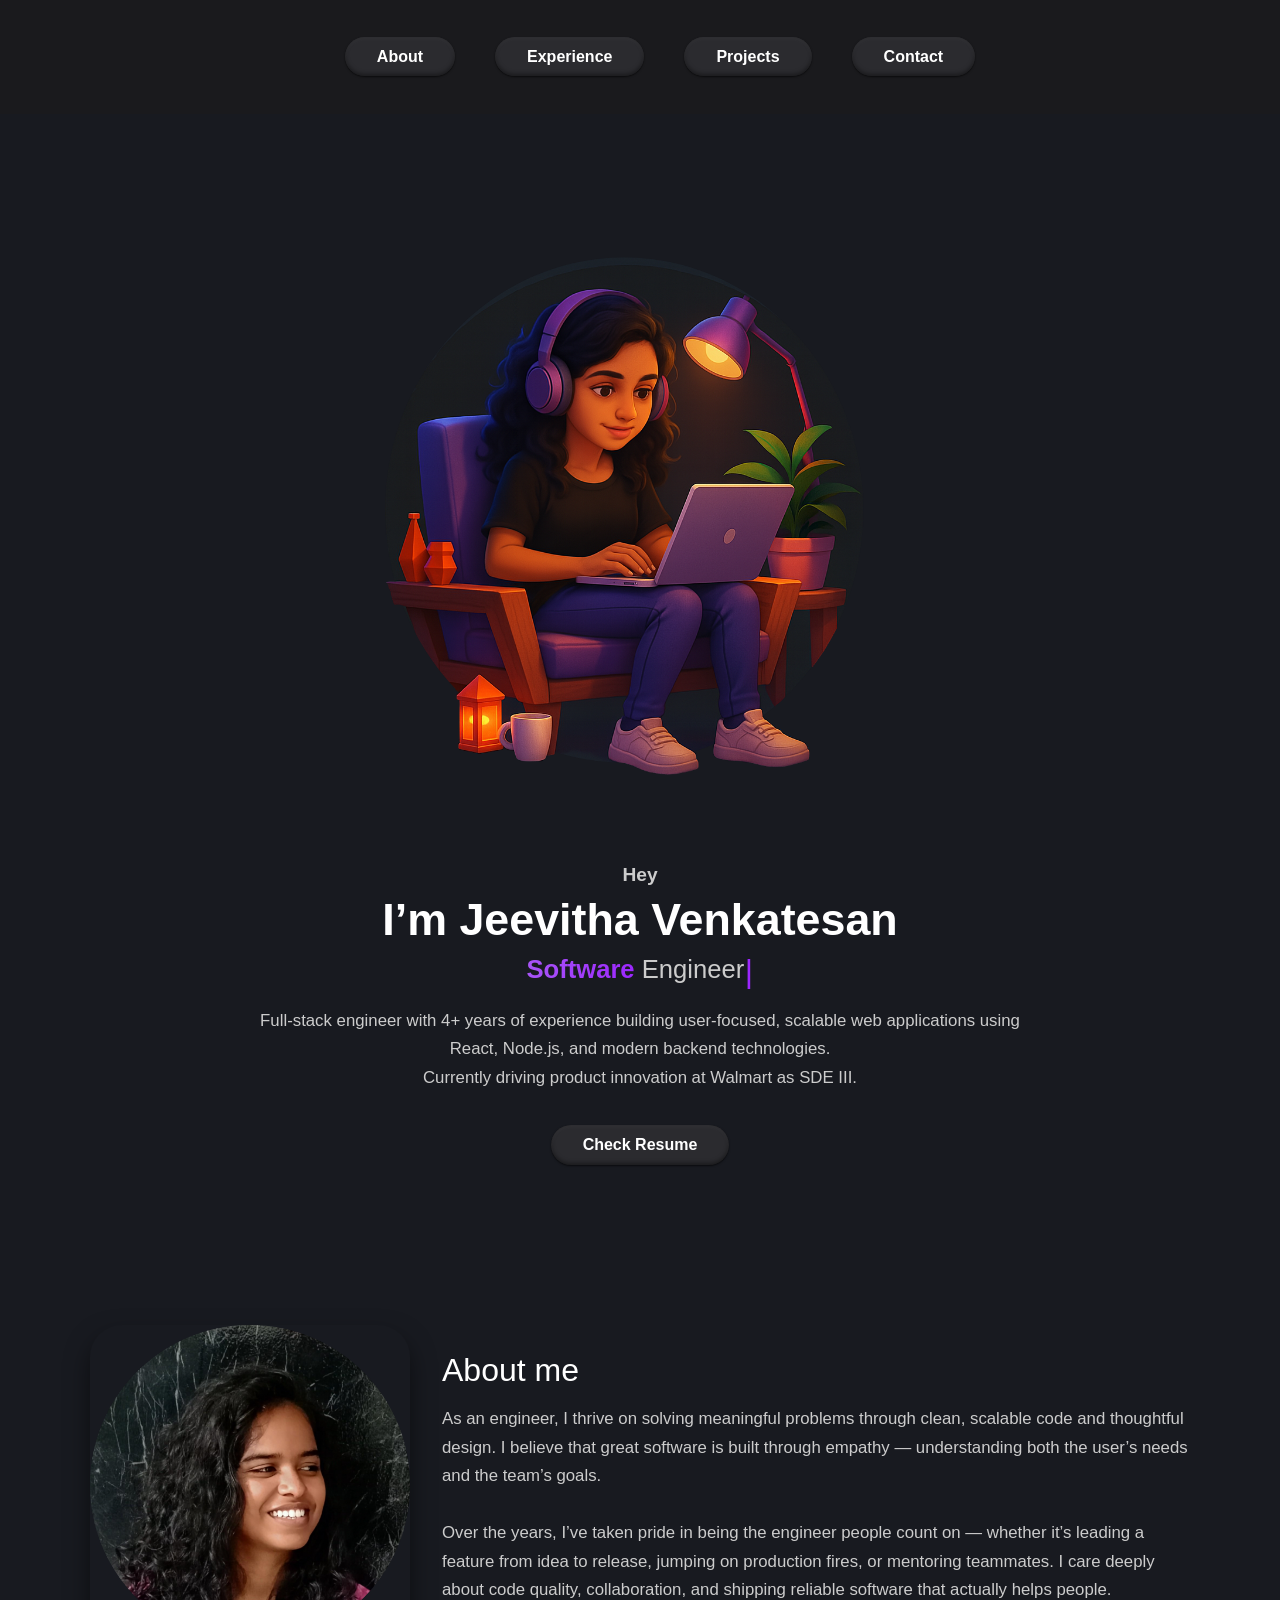
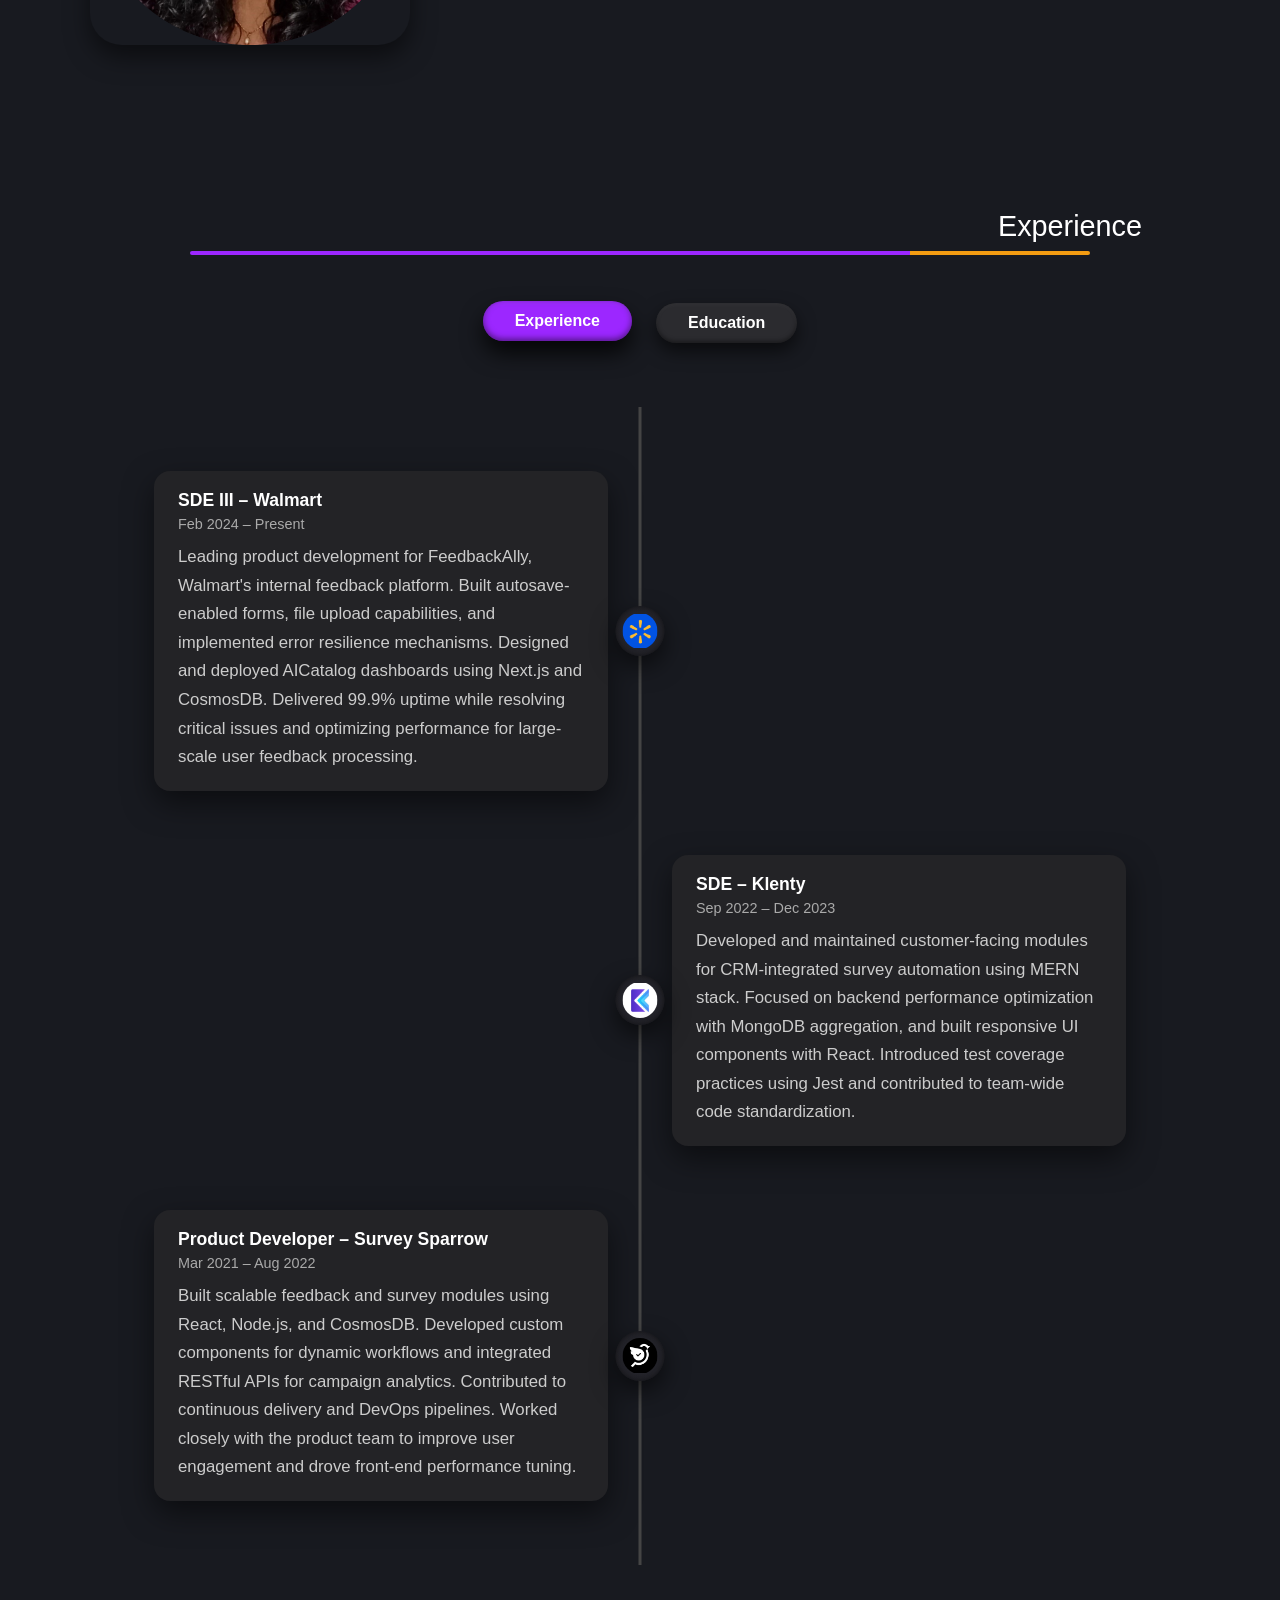
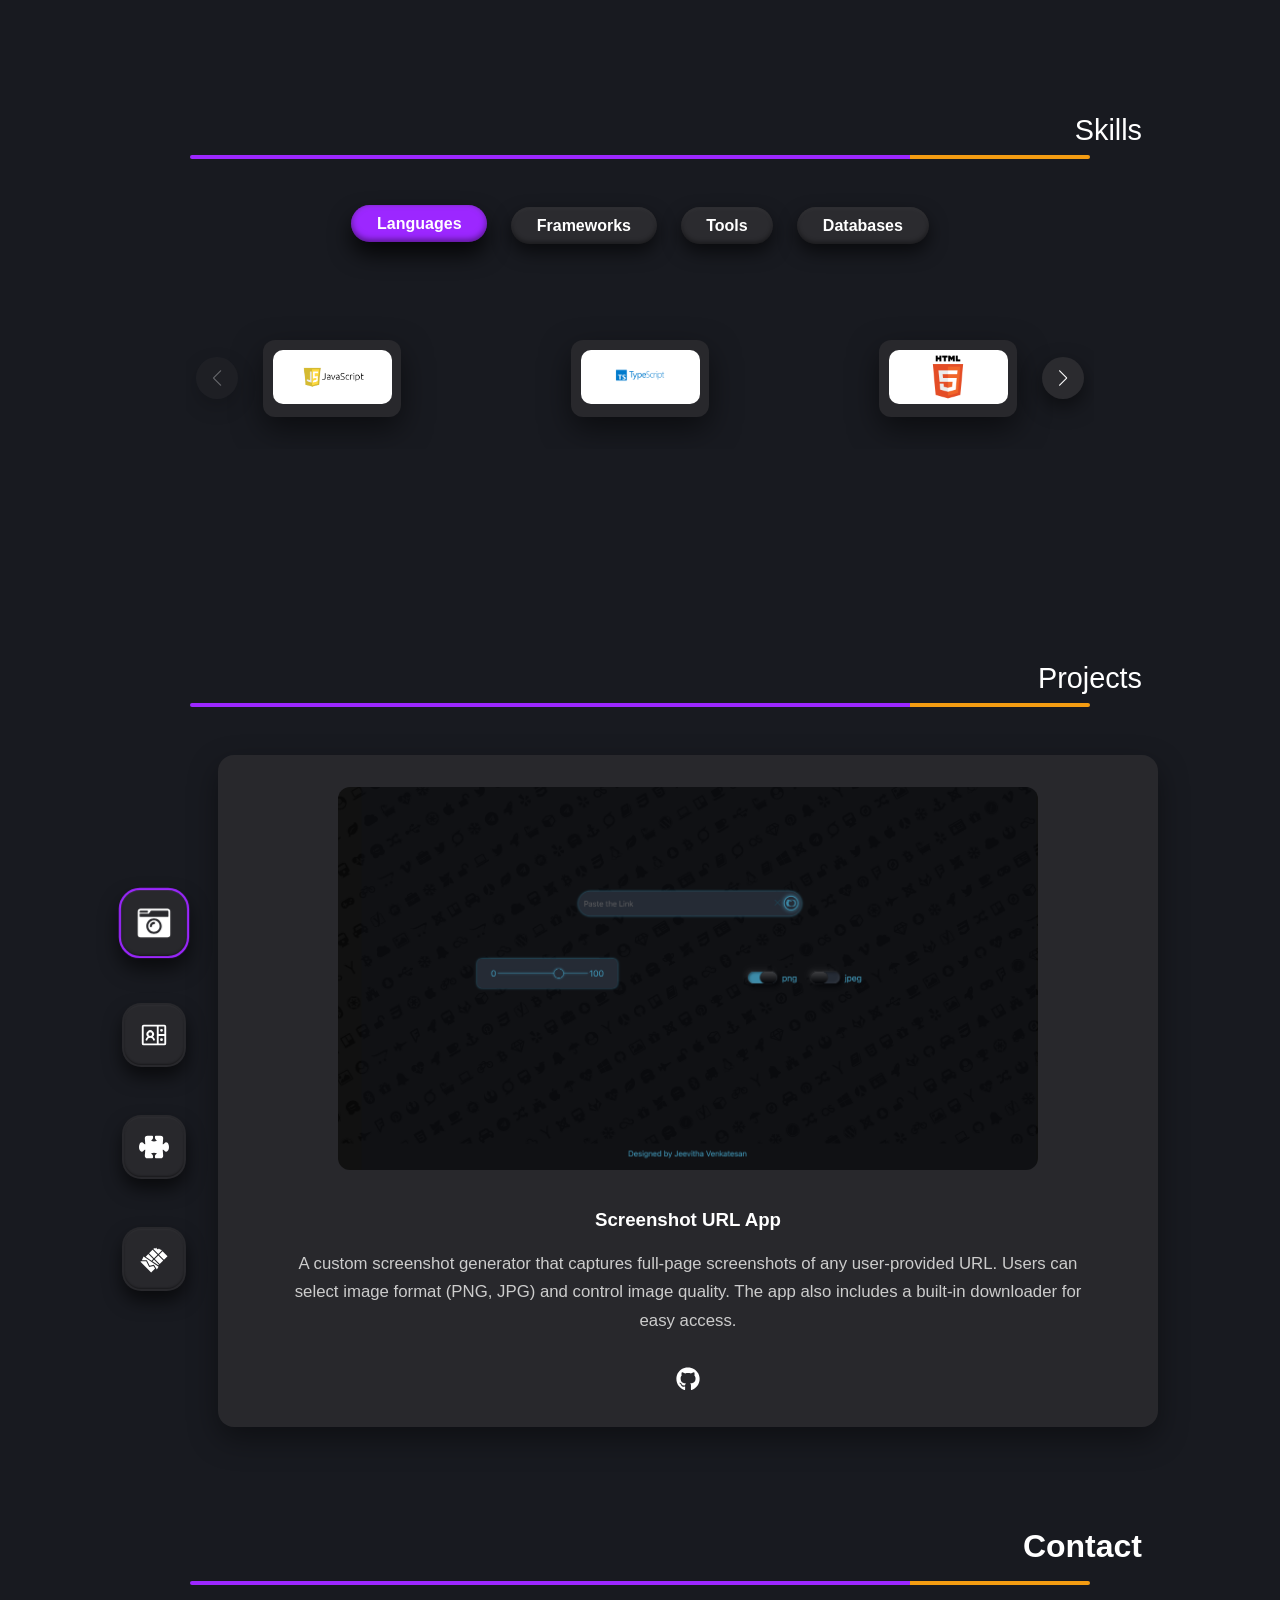
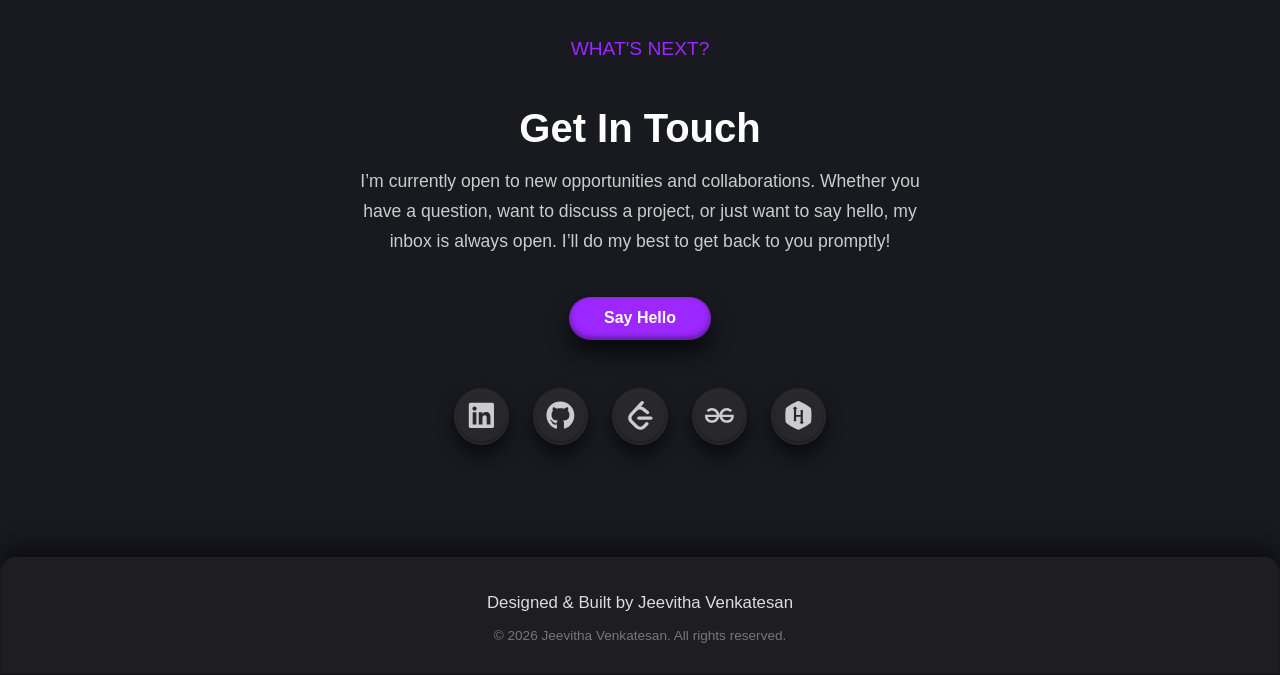
==== index.html @ 065966d0 "🚀 Deploy updated portfolio" ====
<!doctype html><html lang="en"><head><meta charset="utf-8"/><link rel="icon" href="/favicon.ico"/><meta name="viewport" content="width=device-width,initial-scale=1"/><meta name="theme-color" content="#000000"/><meta name="description" content="Web site created using create-react-app"/><link rel="apple-touch-icon" href="/logo192.png"/><link rel="manifest" href="/manifest.json"/><title>React App</title><script defer="defer" src="/static/js/main.14fe4649.js"></script><link href="/static/css/main.f9780be4.css" rel="stylesheet"></head><body><noscript>You need to enable JavaScript to run this app.</noscript><div id="root"></div></body></html>
---- static/css/main.f9780be4.css ----
body{-webkit-font-smoothing:antialiased;-moz-osx-font-smoothing:grayscale;font-family:-apple-system,BlinkMacSystemFont,Segoe UI,Roboto,Oxygen,Ubuntu,Cantarell,Fira Sans,Droid Sans,Helvetica Neue,sans-serif}code{font-family:source-code-pro,Menlo,Monaco,Consolas,Courier New,monospace}.custom-navbar{align-items:center;background-color:#1a1a1d;display:flex;font-family:Poppins,sans-serif;justify-content:center;padding:2rem 0;position:relative;width:100%;z-index:1000}.nav-center{display:flex;flex-wrap:wrap;gap:2.5rem;list-style:none}.nav-center li a{background-color:#2b2b2f;border-radius:999px;box-shadow:0 1px 2px #0009,inset 0 2px 4px #ffffff0a,inset 0 -2px 4px #0006;color:#fff;font-size:1rem;font-weight:600;padding:.7rem 2rem;text-decoration:none;transition:.3s ease-in-out}.nav-center li a:hover{color:#fff;transform:translateY(-2px)}.hamburger-toggle,.nav-center li a:hover{background-color:#9c27ff;box-shadow:0 12px 22px #000c,inset 0 2px 6px #ffffff0d,inset 0 -2px 6px #00000080}.hamburger-toggle{align-items:center;border-radius:50%;cursor:pointer;display:none;flex-direction:column;gap:4px;height:50px;justify-content:center;position:absolute;right:1.5rem;top:1.5rem;width:50px}.bar{background-color:#fff;border-radius:2px;height:3px;width:24px}.mobile-menu{background-color:#2b2b2f;border-radius:20px;box-shadow:0 12px 30px #000c;display:none;flex-direction:column;gap:1rem;list-style:none;padding:1rem 2rem;position:absolute;right:1rem;top:80px;z-index:999}.mobile-menu li a{border-radius:12px;color:#fff;display:block;font-weight:600;padding:.5rem 1rem;text-decoration:none;transition:.3s ease}.mobile-menu li a:hover{background-color:#9c27ff}.show{display:flex}@media screen and (max-width:768px){.desktop-menu{display:none}.hamburger-toggle{display:flex}}.hero{color:#fff;padding:6rem 1rem 4rem;text-align:center}.hero-container{margin:0 auto;max-width:900px;padding:0 2rem;text-align:center;width:100%}.profile-img{aspect-ratio:1/1;height:auto;margin-bottom:1.5rem;max-width:600px;object-fit:cover;width:100%}h4{color:#ccc;font-size:1.2rem;margin-bottom:.5rem}h1{font-size:2.8rem;font-weight:700;margin:.5rem 0}.name{color:#fff}h2{color:#ccc;font-size:1.5rem;font-weight:400;margin:.3rem 0 1rem}.dynamic-title{color:#ccc;font-size:1.6rem;font-weight:500;margin-bottom:1rem;margin-top:.5rem;min-height:1.5em}.highlight{-webkit-text-fill-color:#0000;background:linear-gradient(90deg,#a855f7,#9c27ff);-webkit-background-clip:text;font-weight:700}.cursor{color:#9c27ff;display:inline-block;font-size:32px;line-height:inherit;padding:0 .5px;vertical-align:middle}p{color:#ccc;font-size:1.05rem;line-height:1.7;margin:0 auto 2rem;max-width:800px}.hero-buttons{display:flex;gap:1.5rem;justify-content:center}.btn{background-color:#2b2b2f;border-radius:999px;box-shadow:0 1px 2px #0009,inset 0 2px 4px #ffffff0a,inset 0 -2px 4px #0006;color:#fff;font-size:1rem;font-weight:600;padding:.7rem 2rem;text-decoration:none;transition:.3s ease-in-out}.btn:hover{background-color:#9c27ff;box-shadow:0 12px 22px #000c,inset 0 2px 6px #ffffff0d,inset 0 -2px 6px #00000080;color:#fff;transform:translateY(-2px)}.hero-container{animation:fadeInUp 1s ease-out forwards;opacity:0}@keyframes fadeInUp{0%{opacity:0;transform:translateY(20px)}to{opacity:1;transform:translateY(0)}}@media (max-width:400px){.profile-img{max-width:200px}}.about-section{color:#fff;padding:5rem 2rem}.about-container{align-items:center;display:flex;flex-wrap:wrap;gap:2rem;justify-content:center;margin:0 auto;max-width:1100px}.about-img{border-radius:2rem;box-shadow:0 12px 24px #00000080;height:320px;object-fit:cover;width:320px}.about-text{flex:1 1;flex-direction:column;height:320px;justify-content:center;min-width:300px;padding:1.4rem 0}.about-text h2{color:#fff;font-size:2rem;margin-bottom:1rem}.about-text p{color:#ccc;font-size:1.05rem;line-height:1.7}.about-section{padding:6rem 2rem;scroll-margin-top:100px}@media (max-width:768px){.about-container{align-items:center;flex-direction:column}.about-text{height:auto;margin-top:1rem;text-align:center}}@font-face{font-family:swiper-icons;font-style:normal;font-weight:400;src:url("data:application/font-woff;charset=utf-8;base64, [base64]//wADZ2x5ZgAAAywAAADMAAAD2MHtryVoZWFkAAABbAAAADAAAAA2E2+eoWhoZWEAAAGcAAAAHwAAACQC9gDzaG10eAAAAigAAAAZAAAArgJkABFsb2NhAAAC0AAAAFoAAABaFQAUGG1heHAAAAG8AAAAHwAAACAAcABAbmFtZQAAA/gAAAE5AAACXvFdBwlwb3N0AAAFNAAAAGIAAACE5s74hXjaY2BkYGAAYpf5Hu/j+W2+MnAzMYDAzaX6QjD6/4//Bxj5GA8AuRwMYGkAPywL13jaY2BkYGA88P8Agx4j+/8fQDYfA1AEBWgDAIB2BOoAeNpjYGRgYNBh4GdgYgABEMnIABJzYNADCQAACWgAsQB42mNgYfzCOIGBlYGB0YcxjYGBwR1Kf2WQZGhhYGBiYGVmgAFGBiQQkOaawtDAoMBQxXjg/wEGPcYDDA4wNUA2CCgwsAAAO4EL6gAAeNpj2M0gyAACqxgGNWBkZ2D4/wMA+xkDdgAAAHjaY2BgYGaAYBkGRgYQiAHyGMF8FgYHIM3DwMHABGQrMOgyWDLEM1T9/w8UBfEMgLzE////P/5//f/V/xv+r4eaAAeMbAxwIUYmIMHEgKYAYjUcsDAwsLKxc3BycfPw8jEQA/[base64]/uznmfPFBNODM2K7MTQ45YEAZqGP81AmGGcF3iPqOop0r1SPTaTbVkfUe4HXj97wYE+yNwWYxwWu4v1ugWHgo3S1XdZEVqWM7ET0cfnLGxWfkgR42o2PvWrDMBSFj/IHLaF0zKjRgdiVMwScNRAoWUoH78Y2icB/yIY09An6AH2Bdu/UB+yxopYshQiEvnvu0dURgDt8QeC8PDw7Fpji3fEA4z/PEJ6YOB5hKh4dj3EvXhxPqH/SKUY3rJ7srZ4FZnh1PMAtPhwP6fl2PMJMPDgeQ4rY8YT6Gzao0eAEA409DuggmTnFnOcSCiEiLMgxCiTI6Cq5DZUd3Qmp10vO0LaLTd2cjN4fOumlc7lUYbSQcZFkutRG7g6JKZKy0RmdLY680CDnEJ+UMkpFFe1RN7nxdVpXrC4aTtnaurOnYercZg2YVmLN/d/gczfEimrE/fs/bOuq29Zmn8tloORaXgZgGa78yO9/cnXm2BpaGvq25Dv9S4E9+5SIc9PqupJKhYFSSl47+Qcr1mYNAAAAeNptw0cKwkAAAMDZJA8Q7OUJvkLsPfZ6zFVERPy8qHh2YER+3i/BP83vIBLLySsoKimrqKqpa2hp6+jq6RsYGhmbmJqZSy0sraxtbO3sHRydnEMU4uR6yx7JJXveP7WrDycAAAAAAAH//wACeNpjYGRgYOABYhkgZgJCZgZNBkYGLQZtIJsFLMYAAAw3ALgAeNolizEKgDAQBCchRbC2sFER0YD6qVQiBCv/H9ezGI6Z5XBAw8CBK/m5iQQVauVbXLnOrMZv2oLdKFa8Pjuru2hJzGabmOSLzNMzvutpB3N42mNgZGBg4GKQYzBhYMxJLMlj4GBgAYow/P/PAJJhLM6sSoWKfWCAAwDAjgbRAAB42mNgYGBkAIIbCZo5IPrmUn0hGA0AO8EFTQAA")}:root{--swiper-theme-color:#007aff}:host{display:block;margin-left:auto;margin-right:auto;position:relative;z-index:1}.swiper{display:block;list-style:none;margin-left:auto;margin-right:auto;overflow:hidden;padding:0;position:relative;z-index:1}.swiper-vertical>.swiper-wrapper{flex-direction:column}.swiper-wrapper{box-sizing:initial;display:flex;height:100%;position:relative;transition-property:transform;transition-timing-function:ease;transition-timing-function:var(--swiper-wrapper-transition-timing-function,initial);width:100%;z-index:1}.swiper-android .swiper-slide,.swiper-ios .swiper-slide,.swiper-wrapper{transform:translateZ(0)}.swiper-horizontal{touch-action:pan-y}.swiper-vertical{touch-action:pan-x}.swiper-slide{display:block;flex-shrink:0;height:100%;position:relative;transition-property:transform;width:100%}.swiper-slide-invisible-blank{visibility:hidden}.swiper-autoheight,.swiper-autoheight .swiper-slide{height:auto}.swiper-autoheight .swiper-wrapper{align-items:flex-start;transition-property:transform,height}.swiper-backface-hidden .swiper-slide{-webkit-backface-visibility:hidden;backface-visibility:hidden;transform:translateZ(0)}.swiper-3d.swiper-css-mode .swiper-wrapper{perspective:1200px}.swiper-3d .swiper-wrapper{transform-style:preserve-3d}.swiper-3d{perspective:1200px}.swiper-3d .swiper-cube-shadow,.swiper-3d .swiper-slide{transform-style:preserve-3d}.swiper-css-mode>.swiper-wrapper{-ms-overflow-style:none;overflow:auto;scrollbar-width:none}.swiper-css-mode>.swiper-wrapper::-webkit-scrollbar{display:none}.swiper-css-mode>.swiper-wrapper>.swiper-slide{scroll-snap-align:start start}.swiper-css-mode.swiper-horizontal>.swiper-wrapper{scroll-snap-type:x mandatory}.swiper-css-mode.swiper-vertical>.swiper-wrapper{scroll-snap-type:y mandatory}.swiper-css-mode.swiper-free-mode>.swiper-wrapper{scroll-snap-type:none}.swiper-css-mode.swiper-free-mode>.swiper-wrapper>.swiper-slide{scroll-snap-align:none}.swiper-css-mode.swiper-centered>.swiper-wrapper:before{content:"";flex-shrink:0;order:9999}.swiper-css-mode.swiper-centered>.swiper-wrapper>.swiper-slide{scroll-snap-align:center center;scroll-snap-stop:always}.swiper-css-mode.swiper-centered.swiper-horizontal>.swiper-wrapper>.swiper-slide:first-child{-webkit-margin-start:var(--swiper-centered-offset-before);margin-inline-start:var(--swiper-centered-offset-before)}.swiper-css-mode.swiper-centered.swiper-horizontal>.swiper-wrapper:before{height:100%;min-height:1px;width:var(--swiper-centered-offset-after)}.swiper-css-mode.swiper-centered.swiper-vertical>.swiper-wrapper>.swiper-slide:first-child{-webkit-margin-before:var(--swiper-centered-offset-before);margin-block-start:var(--swiper-centered-offset-before)}.swiper-css-mode.swiper-centered.swiper-vertical>.swiper-wrapper:before{height:var(--swiper-centered-offset-after);min-width:1px;width:100%}.swiper-3d .swiper-slide-shadow,.swiper-3d .swiper-slide-shadow-bottom,.swiper-3d .swiper-slide-shadow-left,.swiper-3d .swiper-slide-shadow-right,.swiper-3d .swiper-slide-shadow-top{height:100%;left:0;pointer-events:none;position:absolute;top:0;width:100%;z-index:10}.swiper-3d .swiper-slide-shadow{background:#00000026}.swiper-3d .swiper-slide-shadow-left{background-image:linear-gradient(270deg,#00000080,#0000)}.swiper-3d .swiper-slide-shadow-right{background-image:linear-gradient(90deg,#00000080,#0000)}.swiper-3d .swiper-slide-shadow-top{background-image:linear-gradient(0deg,#00000080,#0000)}.swiper-3d .swiper-slide-shadow-bottom{background-image:linear-gradient(180deg,#00000080,#0000)}.swiper-lazy-preloader{border:4px solid #007aff;border:4px solid var(--swiper-preloader-color,var(--swiper-theme-color));border-radius:50%;border-top:4px solid #0000;box-sizing:border-box;height:42px;left:50%;margin-left:-21px;margin-top:-21px;position:absolute;top:50%;transform-origin:50%;width:42px;z-index:10}.swiper-watch-progress .swiper-slide-visible .swiper-lazy-preloader,.swiper:not(.swiper-watch-progress) .swiper-lazy-preloader{animation:swiper-preloader-spin 1s linear infinite}.swiper-lazy-preloader-white{--swiper-preloader-color:#fff}.swiper-lazy-preloader-black{--swiper-preloader-color:#000}@keyframes swiper-preloader-spin{0%{transform:rotate(0deg)}to{transform:rotate(1turn)}}:root{--swiper-navigation-size:44px}.swiper-button-next,.swiper-button-prev{align-items:center;color:var(--swiper-theme-color);color:var(--swiper-navigation-color,var(--swiper-theme-color));cursor:pointer;display:flex;height:44px;height:var(--swiper-navigation-size);justify-content:center;margin-top:-22px;margin-top:calc(0px - var(--swiper-navigation-size)/2);position:absolute;top:50%;top:var(--swiper-navigation-top-offset,50%);width:27px;width:calc(var(--swiper-navigation-size)/44*27);z-index:10}.swiper-button-next.swiper-button-disabled,.swiper-button-prev.swiper-button-disabled{cursor:auto;opacity:.35;pointer-events:none}.swiper-button-next.swiper-button-hidden,.swiper-button-prev.swiper-button-hidden{cursor:auto;opacity:0;pointer-events:none}.swiper-navigation-disabled .swiper-button-next,.swiper-navigation-disabled .swiper-button-prev{display:none!important}.swiper-button-next svg,.swiper-button-prev svg{height:100%;object-fit:contain;transform-origin:center;width:100%}.swiper-rtl .swiper-button-next svg,.swiper-rtl .swiper-button-prev svg{transform:rotate(180deg)}.swiper-button-prev,.swiper-rtl .swiper-button-next{left:10px;left:var(--swiper-navigation-sides-offset,10px);right:auto}.swiper-button-lock{display:none}.swiper-button-next:after,.swiper-button-prev:after{font-family:swiper-icons;font-size:44px;font-size:var(--swiper-navigation-size);font-variant:normal;letter-spacing:0;line-height:1;text-transform:none!important}.swiper-button-prev:after,.swiper-rtl .swiper-button-next:after{content:"prev"}.swiper-button-next,.swiper-rtl .swiper-button-prev{left:auto;right:10px;right:var(--swiper-navigation-sides-offset,10px)}.swiper-button-next:after,.swiper-rtl .swiper-button-prev:after{content:"next"}.skills-section{margin:0 auto;max-width:1100px;padding:5rem 2rem}.skills-title{color:#fff;font-size:1.8rem;margin-bottom:.5rem;padding-right:1rem;text-align:right}.skills-tabs{display:flex;flex-wrap:wrap;gap:1.5rem;justify-content:center;margin-bottom:3rem}.skills-tabs button{background-color:#2b2b2f;border:none;border-radius:999px;box-shadow:0 8px 18px #0009,inset 0 2px 4px #ffffff0a,inset 0 -2px 4px #0006;color:#fff;cursor:pointer;font-size:1rem;font-weight:600;padding:.6rem 1.6rem;transition:all .3s ease}.skills-tabs button:hover{background-color:#3a3a3e;transform:translateY(-2px)}.skills-tabs .active{background-color:#9c27ff;box-shadow:0 12px 22px #000c,inset 0 2px 6px #ffffff0d,inset 0 -2px 6px #00000080;color:#fff;transform:translateY(-2px)}.skills-swiper{margin:4rem;padding:2rem 0;position:relative}.swiper-slide{display:flex;justify-content:center;width:100px}.skill-card{align-items:center;background-color:#28282c;border-radius:12px;box-shadow:0 12px 30px #00000080;height:auto;padding:.6rem;text-align:center;transition:all .3s ease}.skill-card:hover{background-color:#28282c;transform:scale(1.05)}.skill-card img{align-items:center;background:#fff;border-radius:10px;height:54px;object-fit:contain;padding:2px 4px;width:119px}.skill-card span{color:#fff;font-size:.95rem;font-weight:500}.swiper-button-next,.swiper-button-prev{background:#2b2b2f;border-radius:50%;box-shadow:0 8px 20px #00000080;color:#fff;height:42px;padding:1rem;width:42px}.swiper-button-next:after,.swiper-button-prev:after{font-size:16px}.skills-grid{grid-gap:16px;display:grid;gap:16px;grid-template-columns:repeat(auto-fill,minmax(90px,1fr))}.skills-swiper.centered .swiper-wrapper{justify-content:center}@media screen and (max-width:486px){.skills-swiper{margin:0}}.timeline-section{color:#fff;margin:0 auto;max-width:1100px;padding:4rem 2rem;position:relative}.timeline-title{color:#fff;font-size:1.8rem;margin-bottom:.5rem;padding-right:1rem;text-align:right}.section-divider{margin:0 auto 2.5rem}.timeline-tabs{display:flex;gap:1.5rem;justify-content:center;margin-bottom:4rem}.timeline-tabs button{background-color:#2b2b2f;border:none;border-radius:999px;box-shadow:0 8px 18px #0009,inset 0 2px 4px #ffffff0a,inset 0 -2px 4px #0006;color:#fff;cursor:pointer;font-size:1rem;font-weight:600;padding:.7rem 2rem;transition:all .3s ease}.timeline-tabs button:hover{background-color:#3a3a3e;transform:translateY(-2px)}.timeline-tabs .active{background-color:#9c27ff;box-shadow:0 12px 22px #000c,inset 0 2px 6px #ffffff0d,inset 0 -2px 6px #00000080;color:#fff;transform:translateY(-2px)}.timeline-wrapper{padding:2rem 0;position:relative}.timeline-line{background-color:#444;bottom:0;left:50%;position:absolute;top:0;transform:translateX(-50%);width:3px;z-index:1}.timeline-item{box-sizing:border-box;padding:2rem;position:relative;width:50%}.timeline-item.left{left:0}.timeline-item.right{left:50%}.timeline-icon{align-items:center;background:radial-gradient(circle at center,#2a2a33,#1b1b1f);border-radius:50%;box-shadow:0 10px 25px #0009,inset 0 0 4px #0006;display:flex;height:50px;justify-content:center;padding:7px;position:absolute;top:50%;transform:translate(-50%,-50%);width:49px;z-index:3}.timeline-icon img{border-radius:50%;height:100%;object-fit:contain;width:100%}.timeline-icon.left{left:100%}.timeline-icon.right{left:0}.timeline-card{background-color:#232326;border-radius:1rem;box-shadow:0 12px 30px #00000080;color:#fff;padding:1.2rem 1.5rem;width:100%;z-index:2}.timeline-card h3{font-size:1.1rem;margin:0}.timeline-card .date{color:#aaa;display:block;font-size:.9rem;margin:.3rem 0 .7rem}.timeline-card p{color:#ccc;font-size:1.05rem;line-height:1.6;line-height:1.7;margin:0}@media (max-width:768px){.timeline-wrapper{padding-left:6px}.timeline-item{left:0!important;margin-bottom:3.5rem;width:100%}.timeline-item,.timeline-item.left,.timeline-item.right{text-align:left}.timeline-line{bottom:0;left:30px;top:0;transform:none}.timeline-icon{left:0;top:50%;transform:translateY(-50%)}.timeline-icon.left,.timeline-icon.right{left:0}.timeline-card{margin-left:3rem;width:calc(100% - 3rem)}}@media (max-width:480px){.timeline-card{padding:1rem}.timeline-card h3{font-size:1rem}.timeline-card p{font-size:.85rem}}.projects-section{color:#fff;margin:0 auto;max-width:1100px;padding:4rem 2rem}.section-title{color:#fff;font-size:1.8rem;margin-bottom:.5rem;padding-right:1rem;text-align:right}.section-divider{margin:0 auto 2rem;max-width:1100px}.project-tabs{display:flex;gap:1rem;margin-bottom:2rem}.project-tabs button{background:#2b2b2f;border:none;border-radius:999px;box-shadow:0 8px 18px #0009,inset 0 2px 4px #ffffff0a,inset 0 -2px 4px #0006;color:#fff;font-weight:600;padding:.6rem 1.5rem}.project-tabs .active{background-color:#9c27ff}.project-container{display:flex;gap:2rem;margin-top:2rem}.thumbnail-list{display:flex;flex-direction:column;gap:3rem;justify-content:center}.thumbnail{background:#28282c;border:2px solid #0000;border-radius:30%;box-shadow:0 10px 18px #0009,inset 0 1px 2px #ffffff0a,inset 0 -1px 2px #0006;cursor:pointer;height:64px;object-fit:cover;padding:15px;transition:transform .3s ease;width:64px}.thumbnail.active{border-color:#9c27ff;transform:scale(1.1)}.project-card{background-color:#28282c;border-radius:16px;box-shadow:0 12px 30px #0006;flex:1 1;padding:2rem;text-align:center}.project-main-img{border-radius:12px;height:auto;margin-bottom:1rem;max-width:700px;width:100%}.project-icons{align-items:center;display:flex;justify-content:center}.project-link{padding-left:8px}@media screen and (max-width:493px){.thumbnail{border:2px solid #0000;border-radius:30%;box-shadow:0 0 10px #5d6063;cursor:pointer;height:45px;object-fit:cover;padding:8px;transition:transform .3s ease;width:45px}.project-container{gap:1.2rem}}.contact-section{margin:0 auto;max-width:1100px;padding:2rem;position:relative;text-align:center}.contact-title{color:#fff;font-size:2rem;font-weight:700;padding-right:1rem;text-align:right}.section-divider{background:linear-gradient(90deg,#9c27ff 80%,#f39c12 0);border-radius:999px;height:4px;margin:0 auto 3rem;max-width:900px;width:100%}.contact-subheading{color:#9c27ff;font-size:1.2rem;font-weight:500;margin-bottom:.3rem;text-transform:uppercase}.contact-heading{color:#fff;font-size:2.5rem;font-weight:700;margin-bottom:1rem}.contact-text{color:#ccc;font-size:1.1rem;line-height:1.7;margin-bottom:2.5rem;margin-inline:auto;max-width:600px}.contact-button{background-color:#9c27ff;border-radius:999px;box-shadow:0 12px 22px #000000b3,inset 0 2px 6px #ffffff0d,inset 0 -2px 6px #00000080;color:#fff;display:inline-block;font-weight:600;padding:.8rem 2.2rem;text-decoration:none;transition:all .3s ease}.contact-button:hover{background-color:#b240ff;transform:scale(1.05)}.contact-socials{display:flex;gap:1.5rem;justify-content:center;margin-top:3rem}.contact-socials a{background:#28282c;border:2px solid #0000;border-radius:50%;box-shadow:0 10px 18px #0009,inset 0 1px 2px #ffffff0a,inset 0 -1px 2px #0006;color:#ccc;font-size:1.8rem;padding:.7rem .7rem .4rem;transition:.3s ease}.contact-socials a:hover{border:2px solid #9c27ff;transform:translateY(-1px)}.site-footer{background-color:#1e1e22;border-top-left-radius:16px;border-top-right-radius:16px;box-shadow:0 -8px 24px #0009,inset 0 1px 3px #ffffff08,inset 0 -1px 3px #0006;color:#aaa;font-size:.95rem;margin-top:5rem;padding:2rem 1rem;text-align:center}.site-footer p{color:#ddd;font-weight:500;margin-bottom:.5rem}.site-footer small{color:#777;font-size:.85rem}body{color:#fff;font-family:Poppins,sans-serif;margin:0;padding:0}.App,body{background-color:#181a20}.App{min-height:100vh}*{box-sizing:border-box;scroll-behavior:smooth}
/*# sourceMappingURL=main.f9780be4.css.map*/
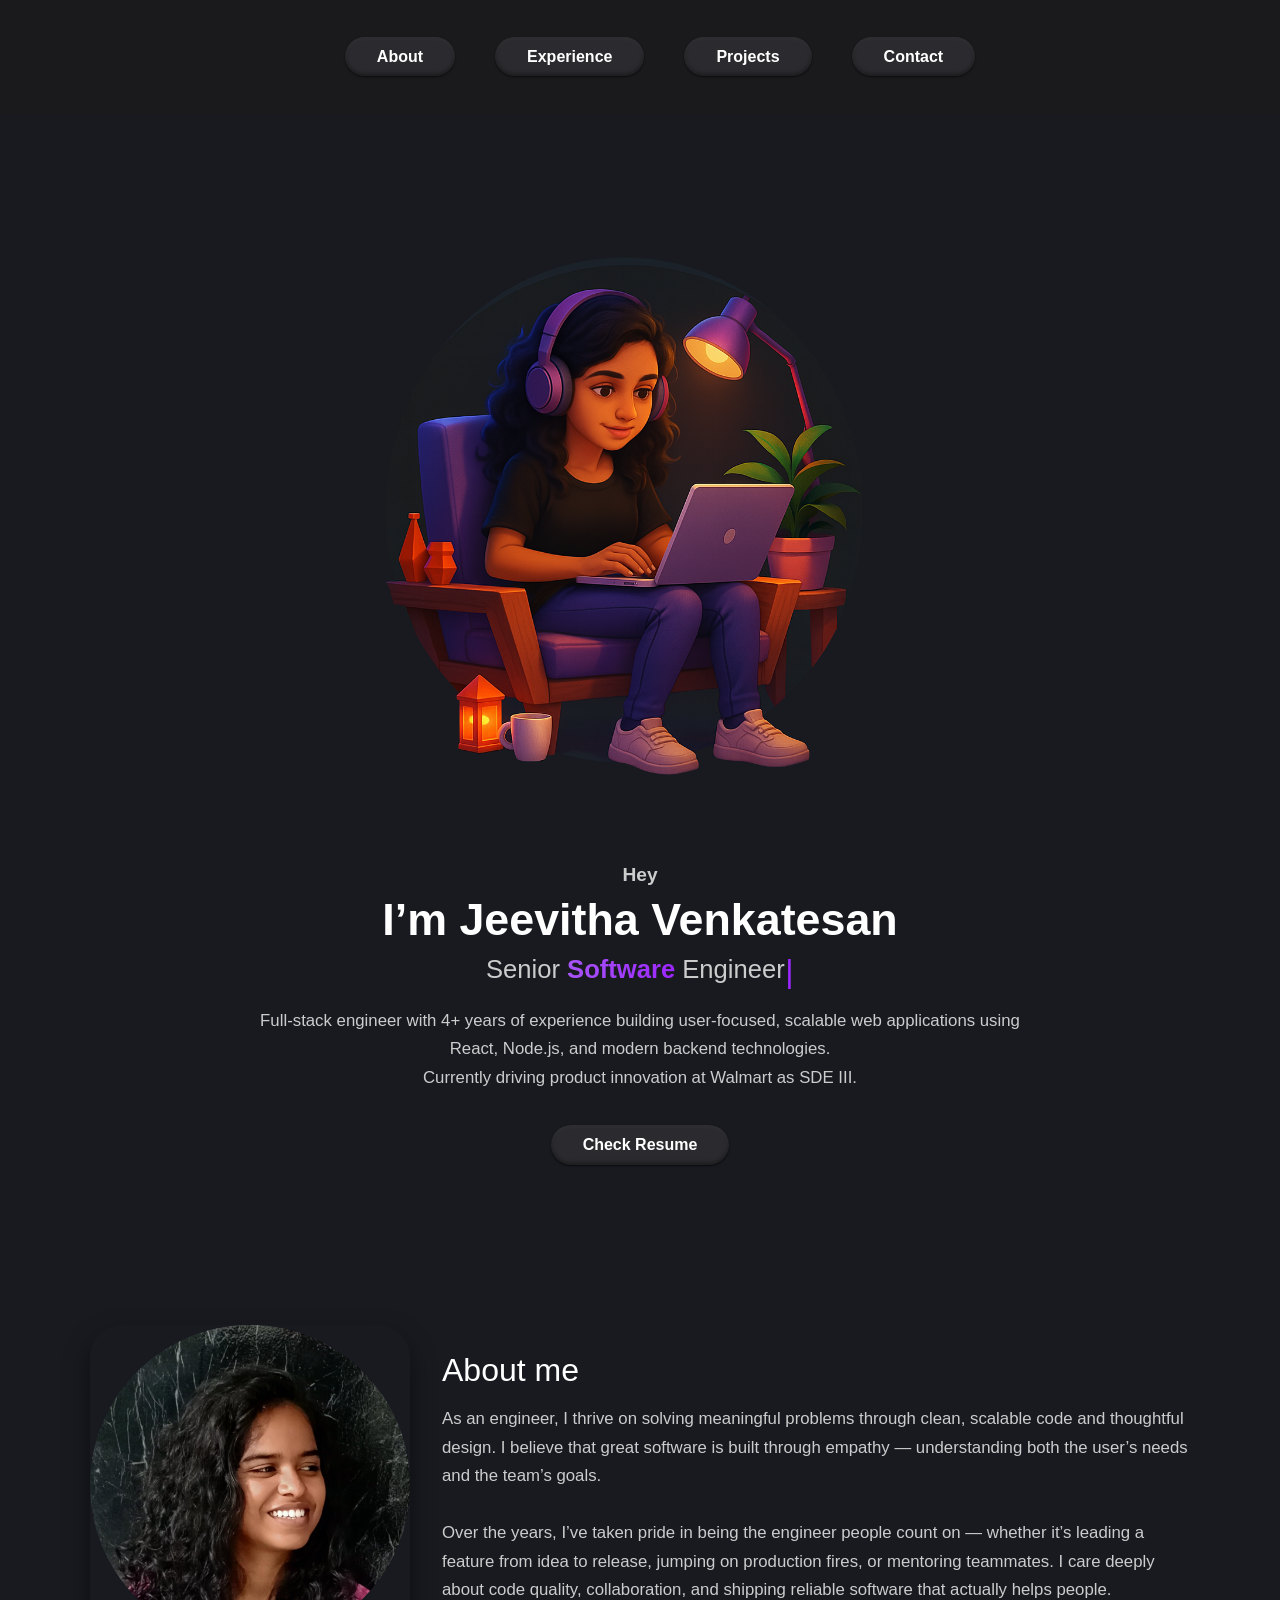
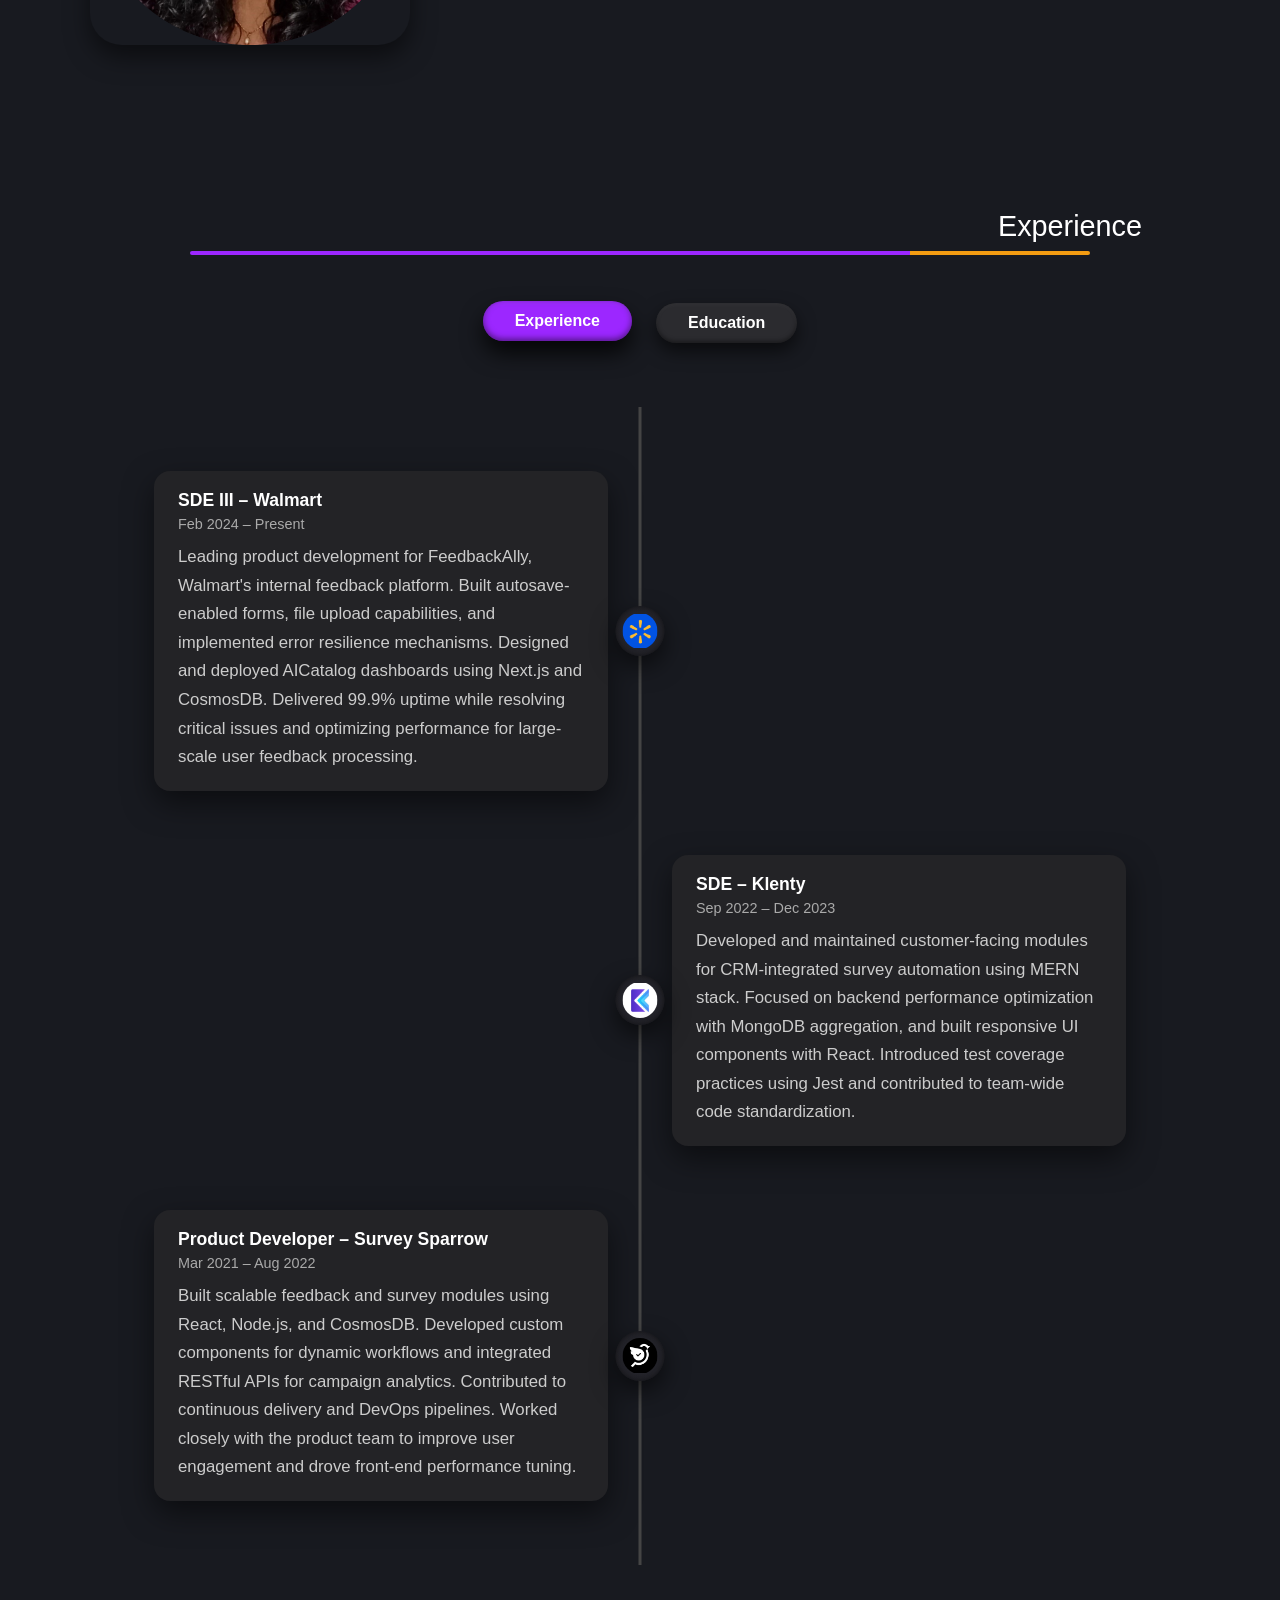
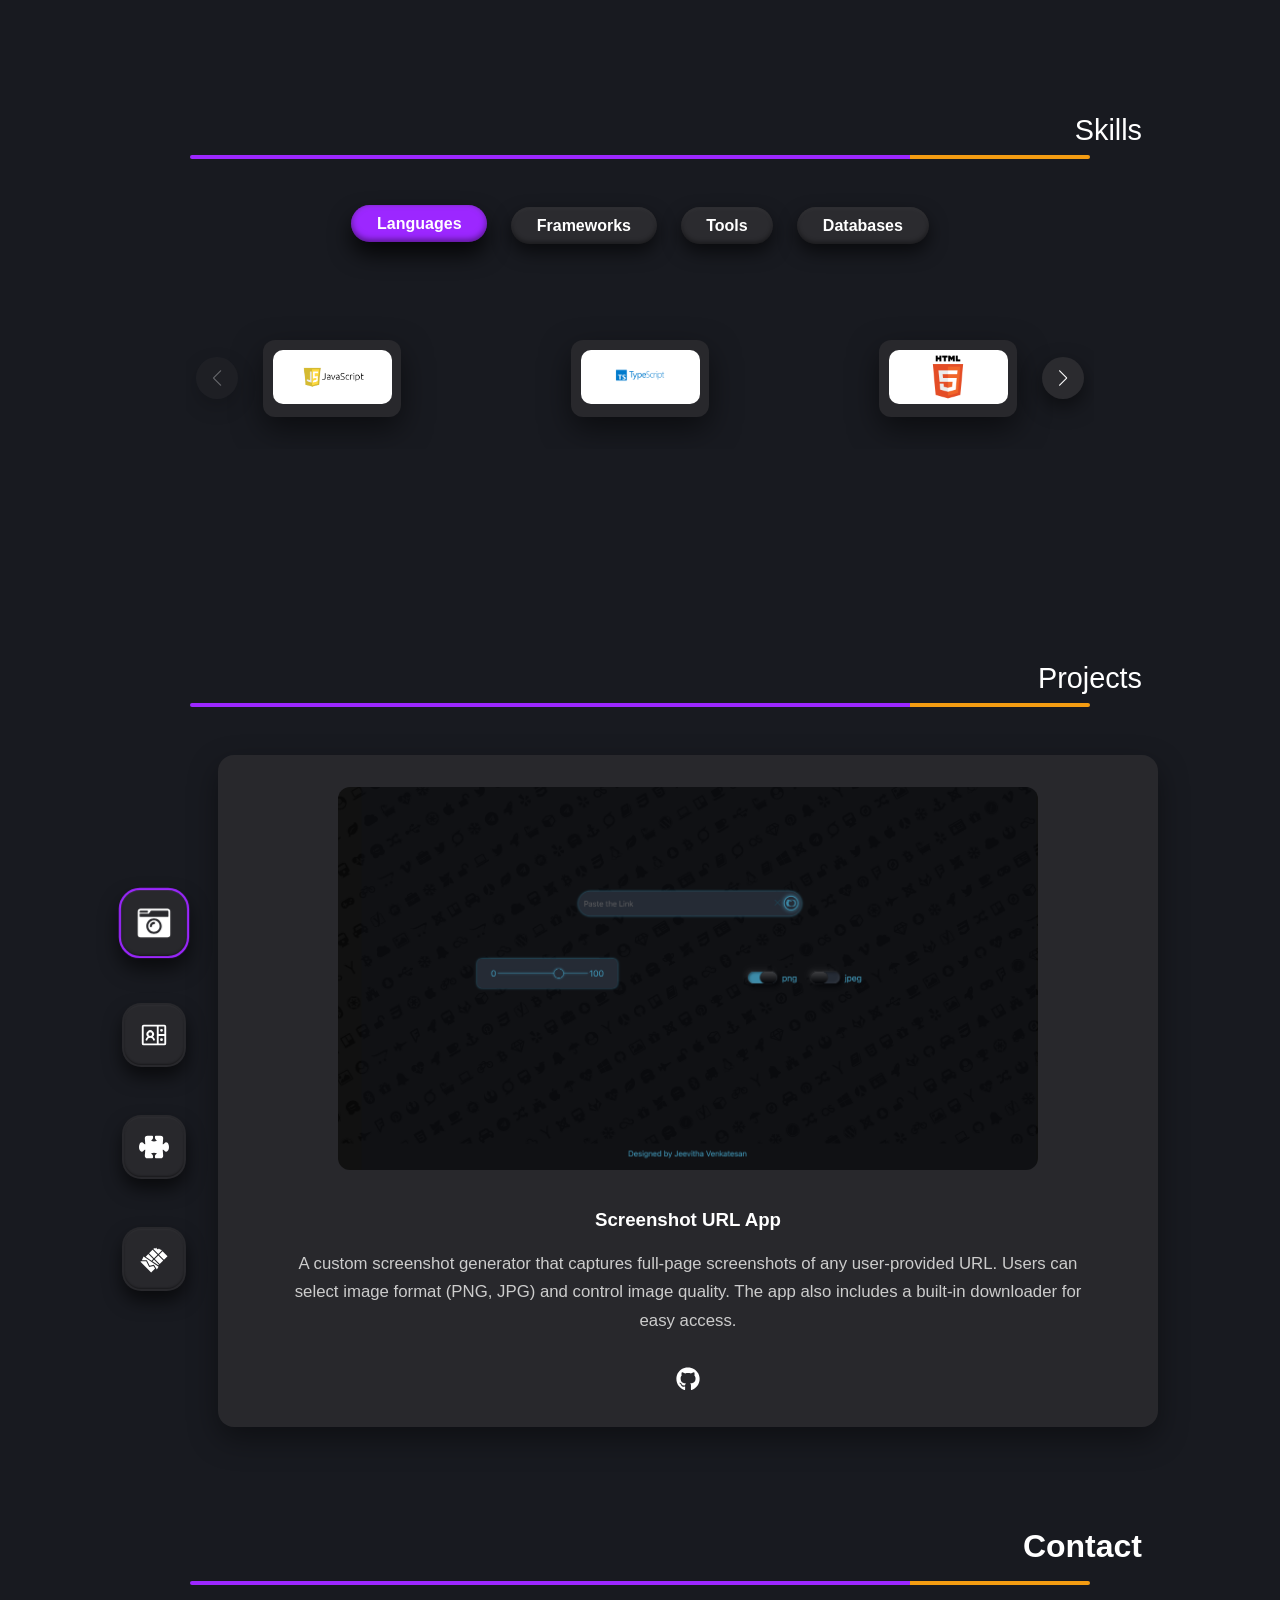
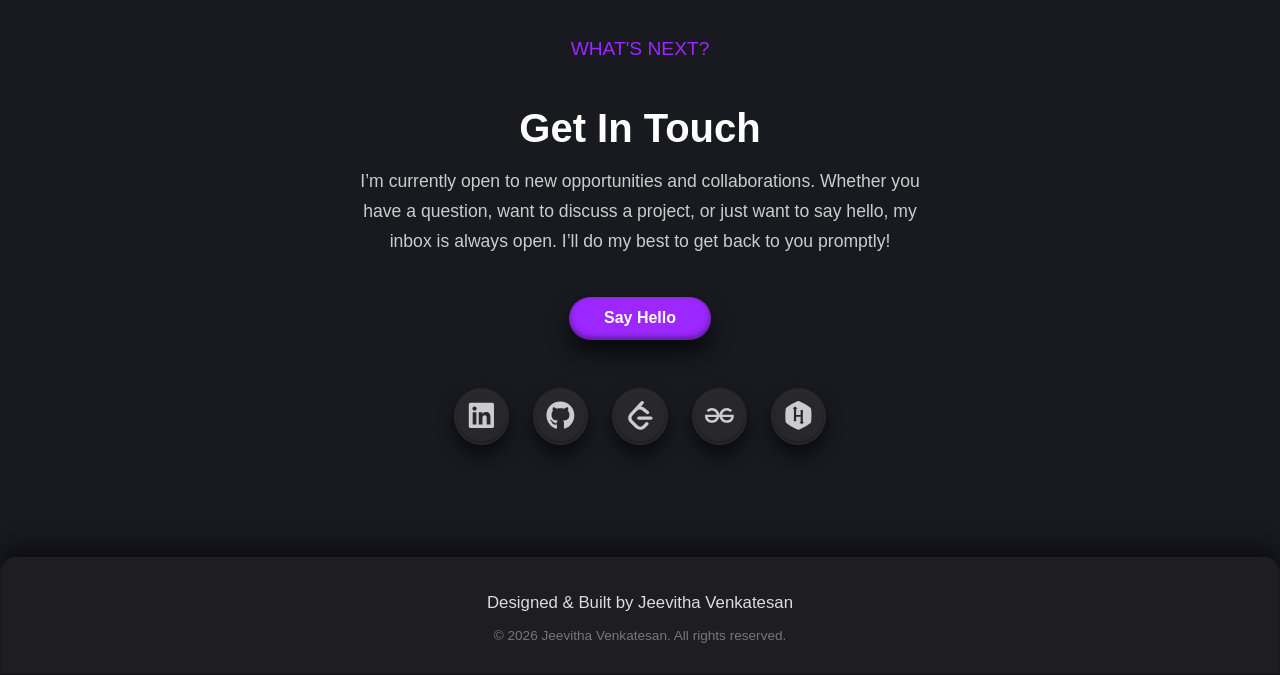
==== commit 63731873: "🚀 Deploy updated portfolio" ====
--- a/index.html
+++ b/index.html
@@ -1 +1 @@
-<!doctype html><html lang="en"><head><meta charset="utf-8"/><link rel="icon" href="/favicon.ico"/><meta name="viewport" content="width=device-width,initial-scale=1"/><meta name="theme-color" content="#000000"/><meta name="description" content="Web site created using create-react-app"/><link rel="apple-touch-icon" href="/logo192.png"/><link rel="manifest" href="/manifest.json"/><title>React App</title><script defer="defer" src="/static/js/main.14fe4649.js"></script><link href="/static/css/main.f9780be4.css" rel="stylesheet"></head><body><noscript>You need to enable JavaScript to run this app.</noscript><div id="root"></div></body></html>+<!doctype html><html lang="en"><head><meta charset="utf-8"/><link rel="icon" href="/favicon.ico"/><meta name="viewport" content="width=device-width,initial-scale=1"/><meta name="theme-color" content="#000000"/><meta name="description" content="Web site created using create-react-app"/><link rel="apple-touch-icon" href="/logo192.png"/><link rel="manifest" href="/manifest.json"/><title>React App</title><script defer="defer" src="/static/js/main.81b91ccd.js"></script><link href="/static/css/main.f9780be4.css" rel="stylesheet"></head><body><noscript>You need to enable JavaScript to run this app.</noscript><div id="root"></div></body></html>
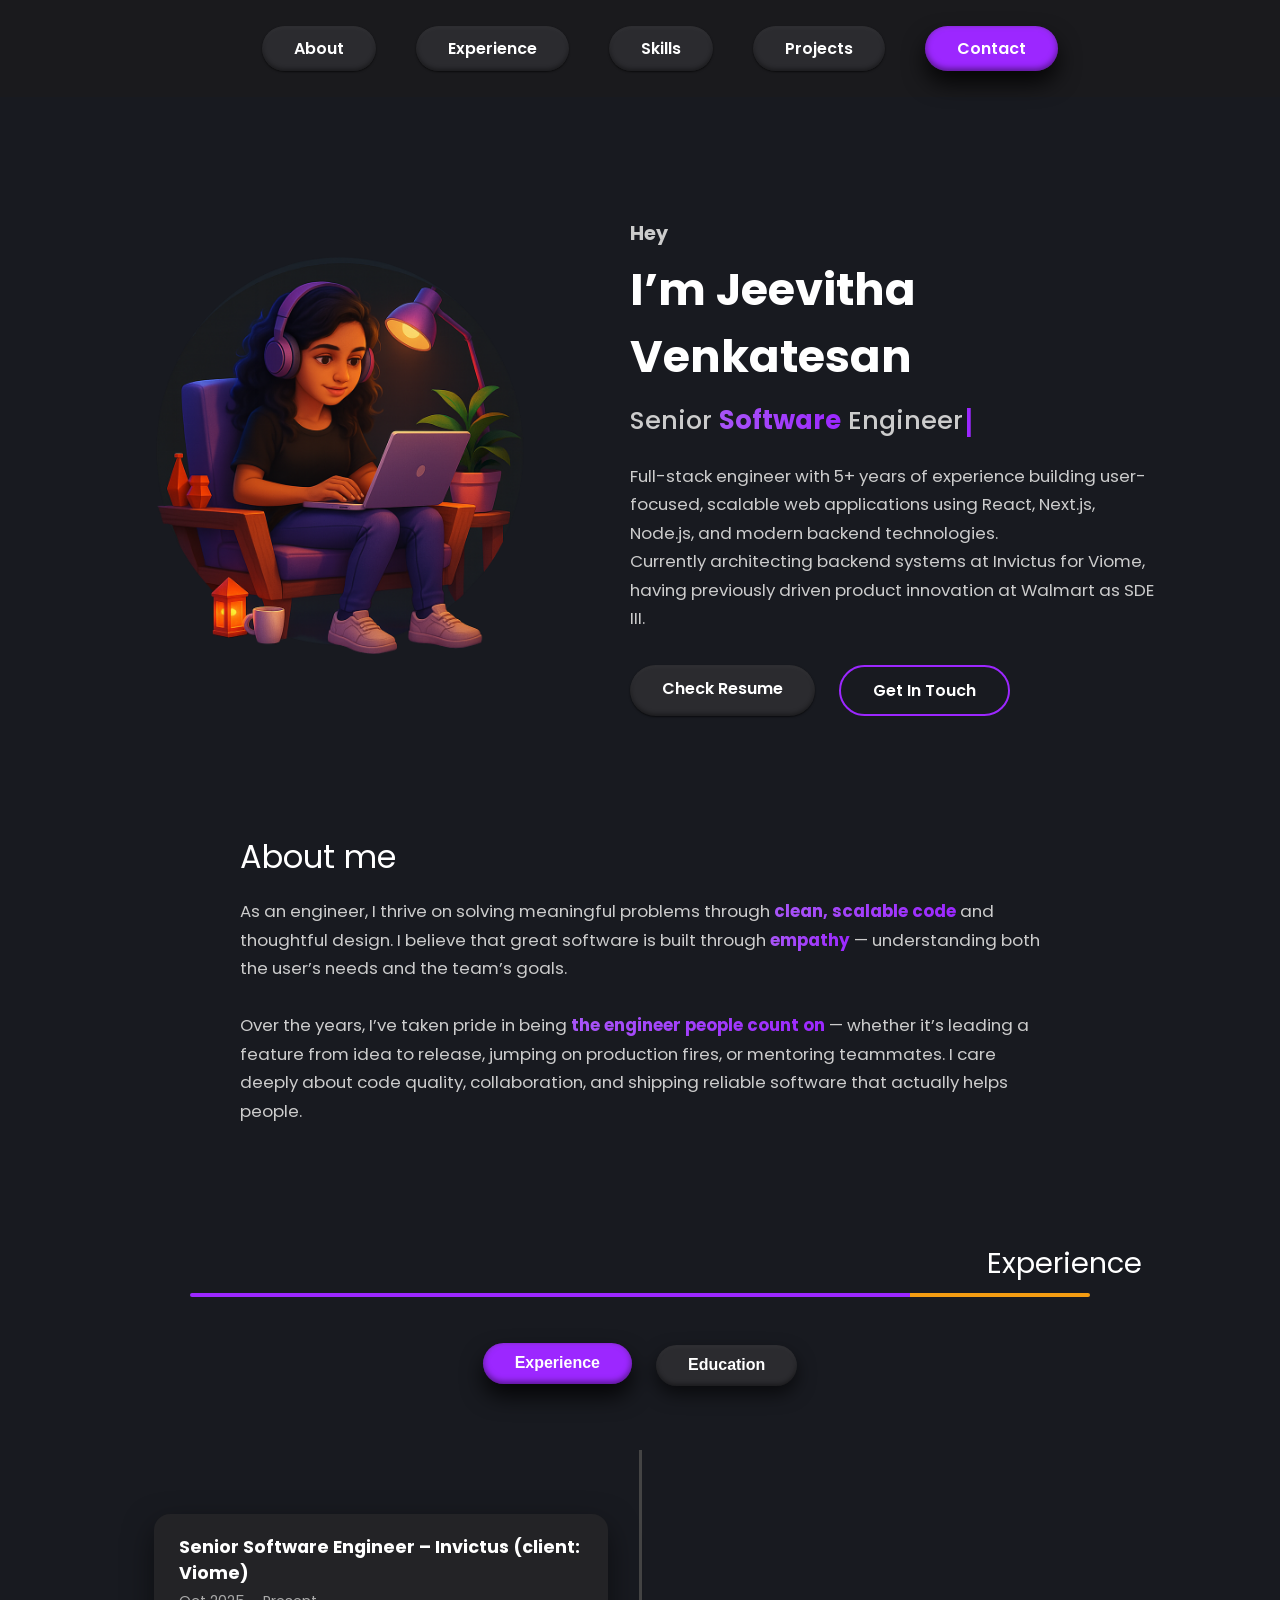
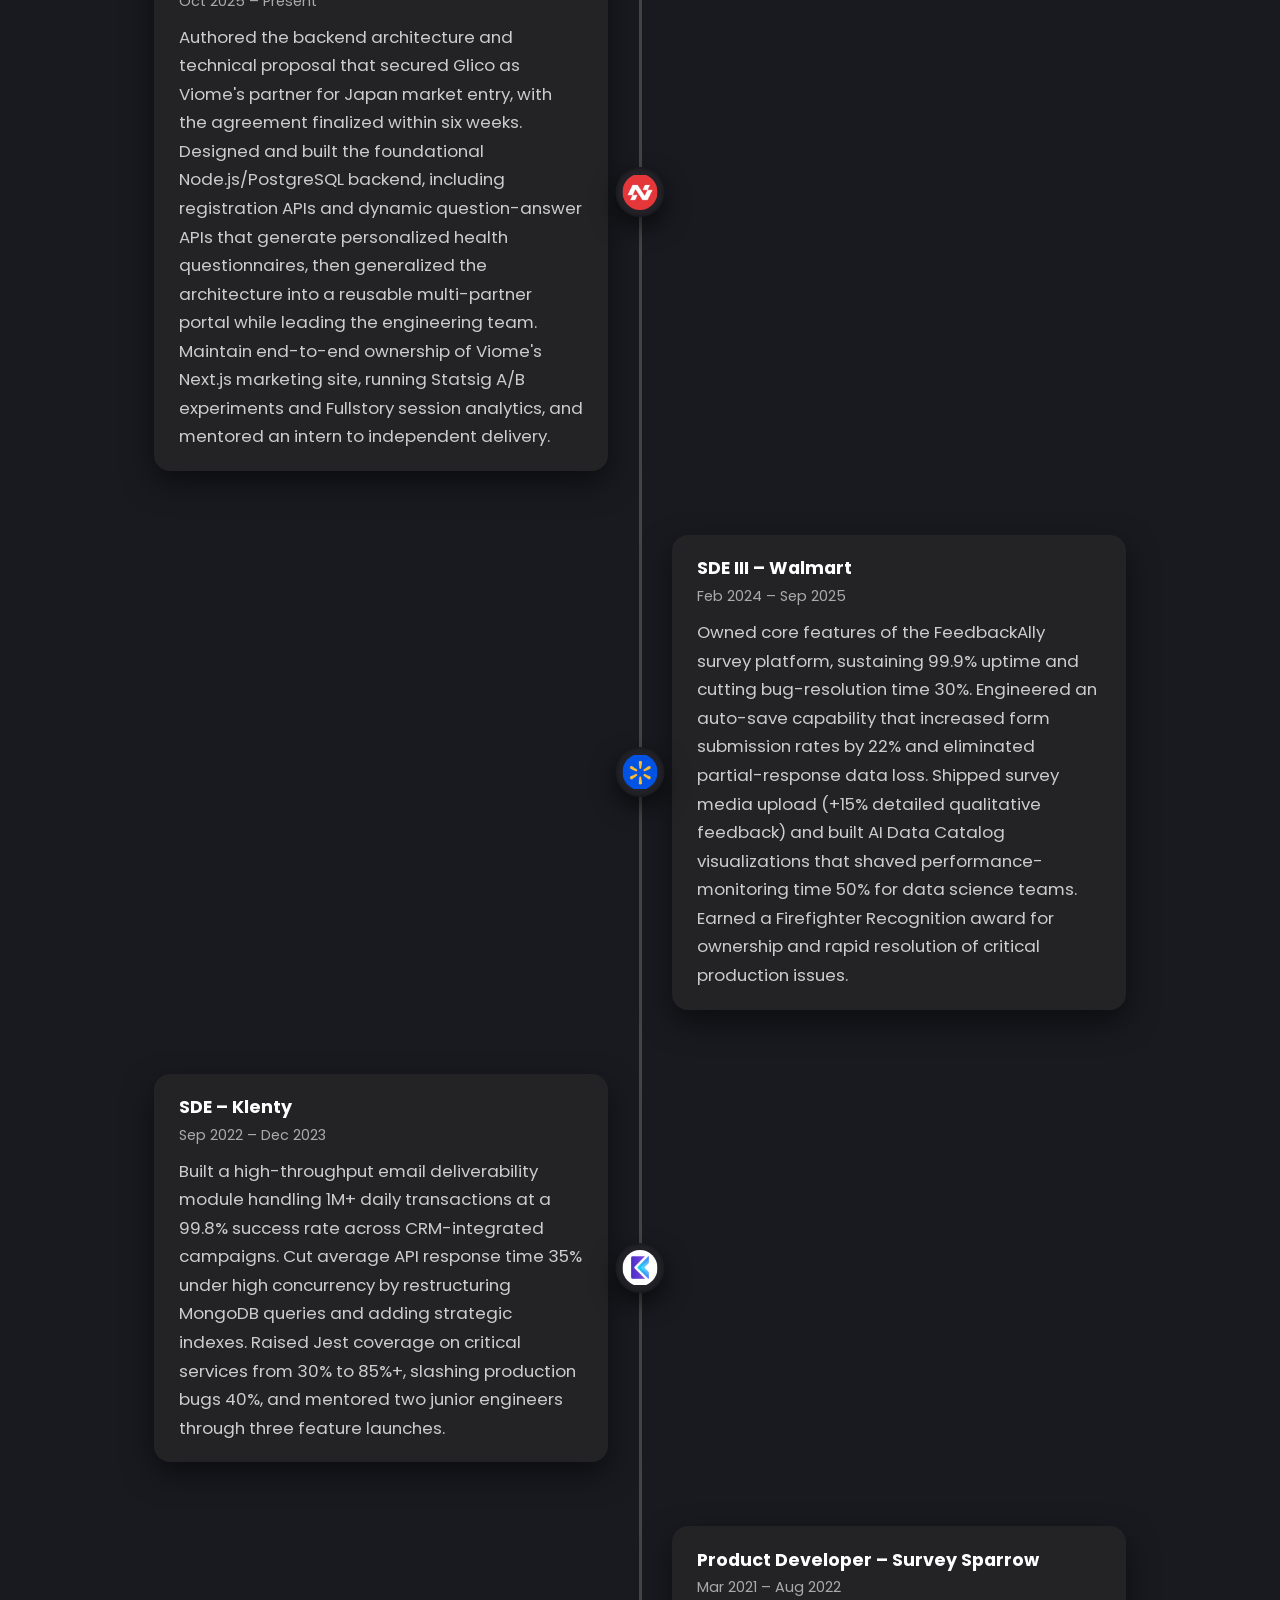
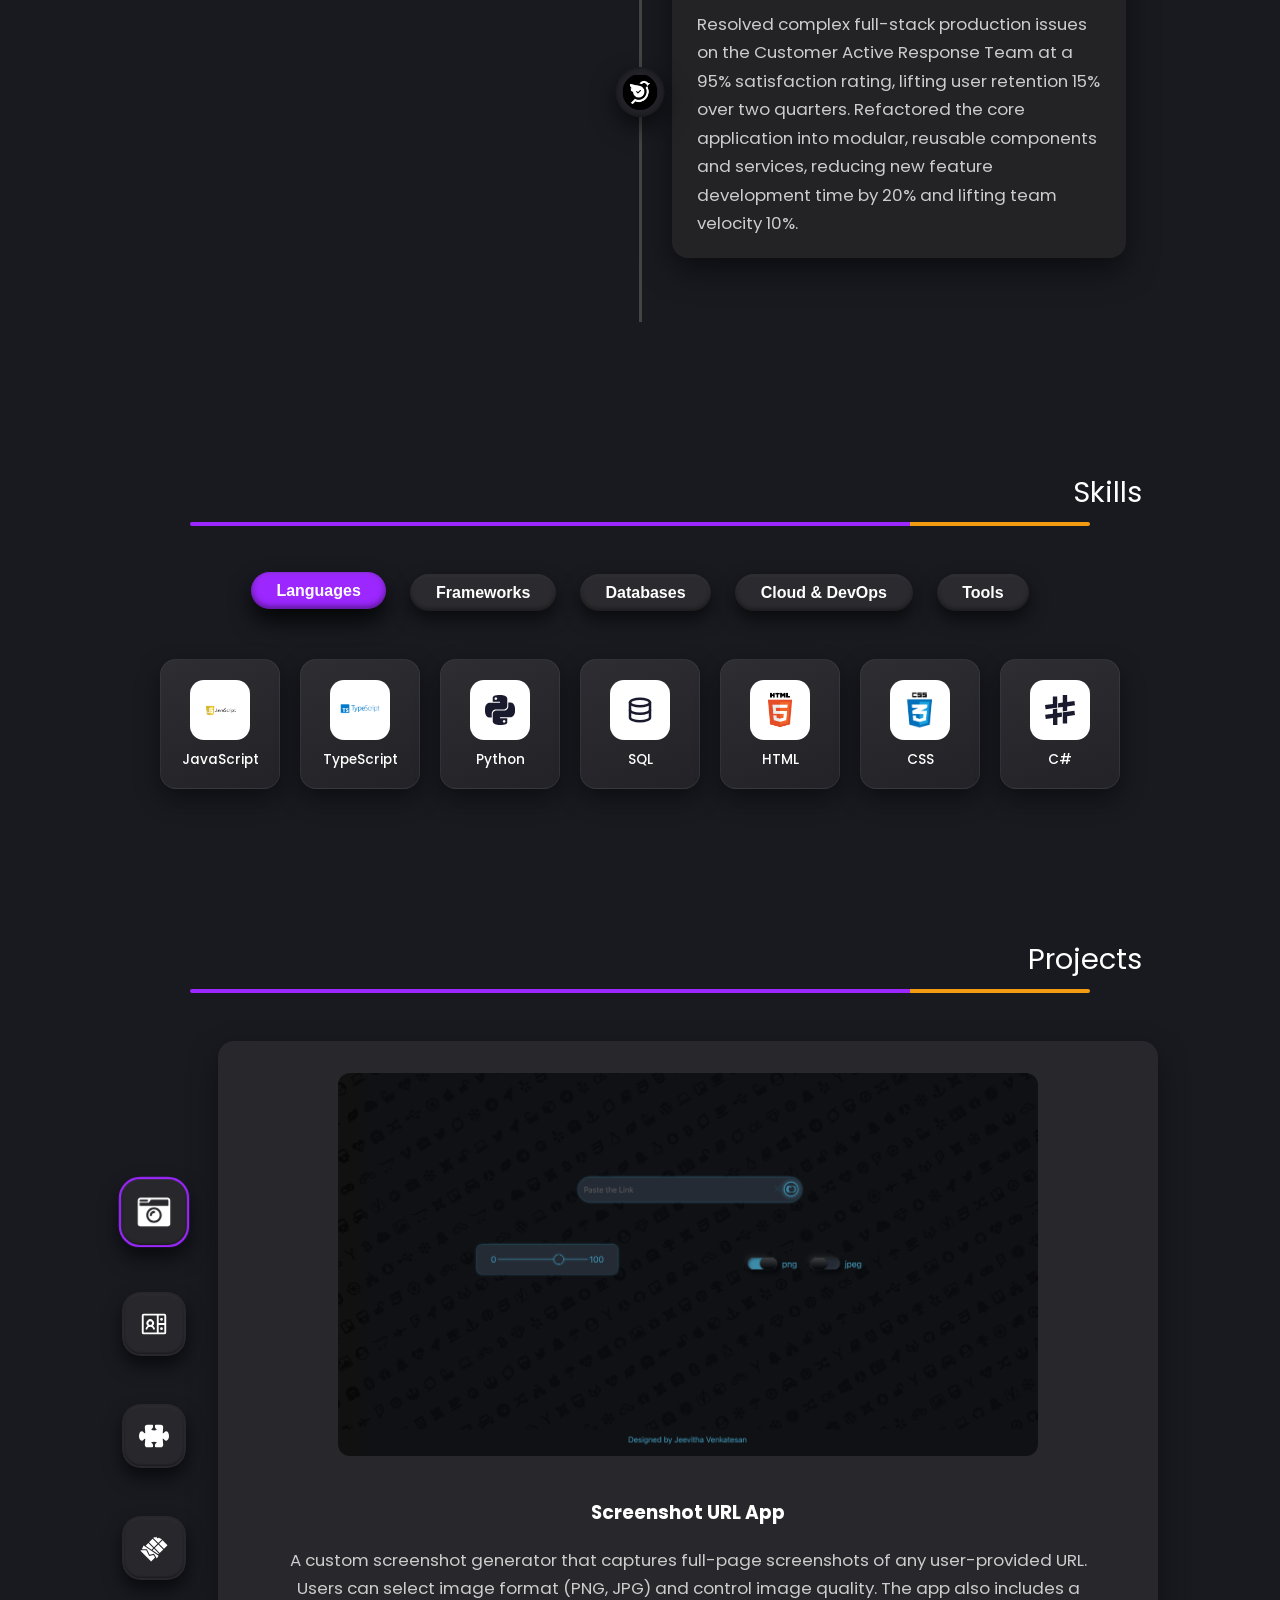
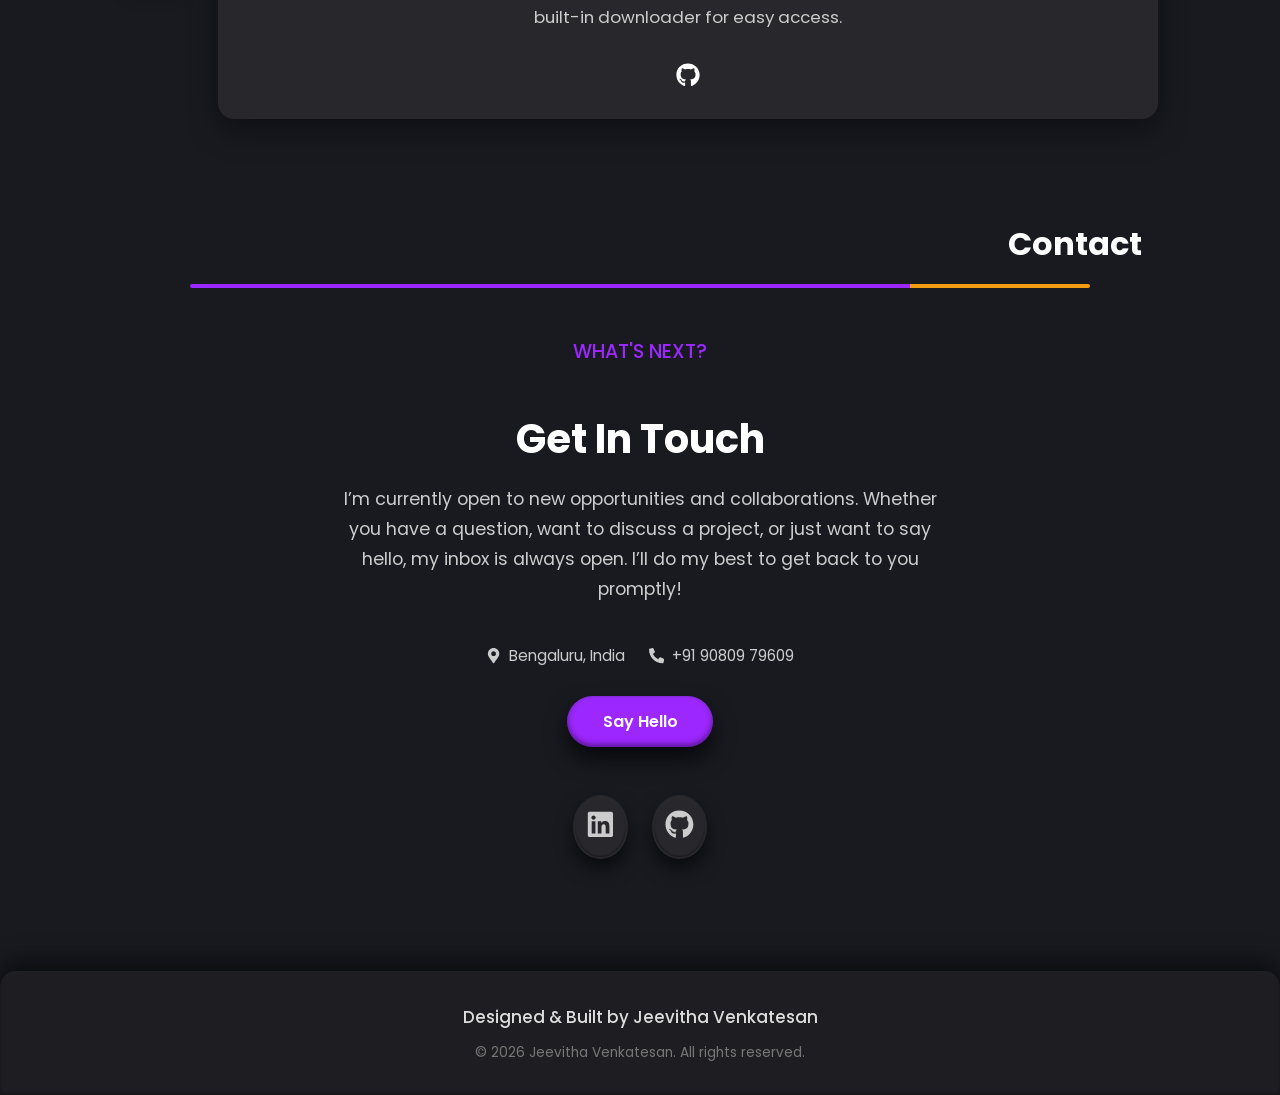
==== commit 0ea756b0: "🚀 Deploy portfolio baf2426" ====
--- a/index.html
+++ b/index.html
@@ -1 +1 @@
-<!doctype html><html lang="en"><head><meta charset="utf-8"/><link rel="icon" href="/favicon.ico"/><meta name="viewport" content="width=device-width,initial-scale=1"/><meta name="theme-color" content="#000000"/><meta name="description" content="Web site created using create-react-app"/><link rel="apple-touch-icon" href="/logo192.png"/><link rel="manifest" href="/manifest.json"/><title>React App</title><script defer="defer" src="/static/js/main.81b91ccd.js"></script><link href="/static/css/main.f9780be4.css" rel="stylesheet"></head><body><noscript>You need to enable JavaScript to run this app.</noscript><div id="root"></div></body></html>+<!doctype html><html lang="en"><head><meta charset="utf-8"/><link rel="icon" href="/favicon.ico"/><meta name="viewport" content="width=device-width,initial-scale=1"/><meta name="theme-color" content="#000000"/><meta name="description" content="Jeevitha Venkatesan — Senior Software Engineer specializing in React, Next.js, and Node.js full-stack development."/><link rel="apple-touch-icon" href="/logo192.png"/><link rel="preconnect" href="https://fonts.googleapis.com"/><link rel="preconnect" href="https://fonts.gstatic.com" crossorigin/><link href="https://fonts.googleapis.com/css2?family=Poppins:wght@300;400;500;600;700&display=swap" rel="stylesheet"/><link rel="manifest" href="/manifest.json"/><title>Jeevitha Venkatesan | Senior Software Engineer</title><script defer="defer" src="/static/js/main.f3d6c2f2.js"></script><link href="/static/css/main.a9ca8cf3.css" rel="stylesheet"></head><body><noscript>You need to enable JavaScript to run this app.</noscript><div id="root"></div></body></html>
--- a/static/css/main.a9ca8cf3.css
+++ b/static/css/main.a9ca8cf3.css
@@ -0,0 +1,2 @@
+body{-webkit-font-smoothing:antialiased;-moz-osx-font-smoothing:grayscale;font-family:-apple-system,BlinkMacSystemFont,Segoe UI,Roboto,Oxygen,Ubuntu,Cantarell,Fira Sans,Droid Sans,Helvetica Neue,sans-serif}code{font-family:source-code-pro,Menlo,Monaco,Consolas,Courier New,monospace}.custom-navbar{align-items:center;background-color:#1a1a1d;display:flex;font-family:Poppins,sans-serif;justify-content:center;padding:1.25rem 0;position:-webkit-sticky;position:sticky;top:0;width:100%;z-index:1000}.nav-center{display:flex;flex-wrap:wrap;gap:2.5rem;list-style:none}.nav-center li a{background-color:#2b2b2f;border-radius:999px;box-shadow:0 1px 2px #0009,inset 0 2px 4px #ffffff0a,inset 0 -2px 4px #0006;color:#fff;font-size:1rem;font-weight:600;padding:.7rem 2rem;text-decoration:none;transition:.3s ease-in-out}.nav-center li a.active,.nav-center li a:hover{color:#fff;transform:translateY(-2px)}.hamburger-toggle,.nav-center li a.active,.nav-center li a:hover{background-color:#9c27ff;box-shadow:0 12px 22px #000c,inset 0 2px 6px #ffffff0d,inset 0 -2px 6px #00000080}.hamburger-toggle{align-items:center;border-radius:50%;cursor:pointer;display:none;flex-direction:column;gap:4px;height:50px;justify-content:center;position:absolute;right:1.5rem;top:1.5rem;width:50px}.bar{background-color:#fff;border-radius:2px;height:3px;width:24px}.mobile-menu{background-color:#2b2b2f;border-radius:20px;box-shadow:0 12px 30px #000c;display:none;flex-direction:column;gap:1rem;list-style:none;padding:1rem 2rem;position:absolute;right:1rem;top:80px;z-index:999}.mobile-menu li a{border-radius:12px;color:#fff;display:block;font-weight:600;padding:.5rem 1rem;text-decoration:none;transition:.3s ease}.mobile-menu li a.active,.mobile-menu li a:hover{background-color:#9c27ff}.show{display:flex}@media screen and (max-width:768px){.desktop-menu{display:none}.hamburger-toggle{display:flex}}.hero{color:#fff;padding:6rem 1rem 4rem;text-align:center}.hero-container{align-items:center;display:flex;gap:3rem;justify-content:center;margin:0 auto;max-width:1100px;padding:0 2rem;text-align:left;width:100%}.hero-image-wrap{flex-shrink:0}.hero-text{flex:1 1;min-width:280px}.hero-text h1,.hero-text h2,.hero-text h4,.hero-text p{text-align:left}.hero-text p{margin:0 0 2rem}.hero-text .hero-buttons{justify-content:flex-start}.profile-img{aspect-ratio:1/1;height:auto;max-width:460px;object-fit:cover;width:100%}h4{color:#ccc;font-size:1.2rem;margin-bottom:.5rem}h1{font-size:2.8rem;font-weight:700;margin:.5rem 0}.name{color:#fff}h2{color:#ccc;font-size:1.5rem;font-weight:400;margin:.3rem 0 1rem}.dynamic-title{color:#ccc;font-size:1.6rem;font-weight:500;margin-bottom:1rem;margin-top:.5rem;min-height:1.5em}.highlight{-webkit-text-fill-color:#0000;background:linear-gradient(90deg,#a855f7,#9c27ff);-webkit-background-clip:text;font-weight:700}.cursor{color:#9c27ff;display:inline-block;font-size:32px;line-height:inherit;padding:0 .5px;vertical-align:middle}p{color:#ccc;font-size:1.05rem;line-height:1.7;margin:0 auto 2rem;max-width:800px}.hero-buttons{display:flex;gap:1.5rem;justify-content:center}.btn{background-color:#2b2b2f;border-radius:999px;box-shadow:0 1px 2px #0009,inset 0 2px 4px #ffffff0a,inset 0 -2px 4px #0006;color:#fff;font-size:1rem;font-weight:600;padding:.7rem 2rem;text-decoration:none;transition:.3s ease-in-out;white-space:nowrap}.btn:hover{background-color:#9c27ff;box-shadow:0 12px 22px #000c,inset 0 2px 6px #ffffff0d,inset 0 -2px 6px #00000080;color:#fff;transform:translateY(-2px)}.btn-outline{background-color:initial;border:2px solid #9c27ff;box-shadow:none}.btn-outline:hover{background-color:#9c27ff}.hero-container{animation:fadeInUp 1s ease-out forwards;opacity:0}@keyframes fadeInUp{0%{opacity:0;transform:translateY(20px)}to{opacity:1;transform:translateY(0)}}@media (max-width:800px){.hero-container{flex-direction:column}.hero-container,.hero-text h1,.hero-text h2,.hero-text h4,.hero-text p{text-align:center}.hero-text p{margin:0 auto 2rem}.hero-text .hero-buttons{justify-content:center}}@media (max-width:520px){.hero-buttons{gap:.75rem}.btn{font-size:.9rem;padding:.6rem 1.25rem}}@media (max-width:400px){.profile-img{max-width:200px}.btn{font-size:.85rem;padding:.55rem 1rem}}.about-section{color:#fff;padding:3rem 2rem 1rem;scroll-margin-top:100px}.about-container{margin:0 auto;max-width:800px}.about-text h2{color:#fff;font-size:2rem;margin-bottom:1rem}.about-text p{color:#ccc;font-size:1.05rem;line-height:1.7}@media (max-width:768px){.about-section{padding:2rem 1.5rem 1rem}}.skills-section{margin:0 auto;max-width:1100px;padding:5rem 2rem}.skills-title{color:#fff;font-size:1.8rem;margin-bottom:.5rem;padding-right:1rem;text-align:right}.skills-tabs{display:flex;flex-wrap:wrap;gap:1.5rem;justify-content:center;margin-bottom:3rem}.skills-tabs button{background-color:#2b2b2f;border:none;border-radius:999px;box-shadow:0 8px 18px #0009,inset 0 2px 4px #ffffff0a,inset 0 -2px 4px #0006;color:#fff;cursor:pointer;font-size:1rem;font-weight:600;padding:.6rem 1.6rem;transition:all .3s ease}.skills-tabs button:hover{background-color:#3a3a3e;transform:translateY(-2px)}.skills-tabs .active{background-color:#9c27ff;box-shadow:0 12px 22px #000c,inset 0 2px 6px #ffffff0d,inset 0 -2px 6px #00000080;color:#fff;transform:translateY(-2px)}.skill-card{align-items:center;animation:riseIn .45s ease-out both;background:linear-gradient(160deg,#2d2d32,#232327);border:1px solid #ffffff0f;border-radius:16px;box-shadow:0 10px 24px #00000073;display:flex;flex-direction:column;gap:.75rem;height:auto;padding:1.25rem 1rem;text-align:center;transition:transform .25s ease,border-color .25s ease,box-shadow .25s ease;width:120px}.skill-card:hover{border-color:#9c27ff80;box-shadow:0 16px 32px #0000008c,0 0 0 1px #9c27ff26;transform:translateY(-4px)}.skill-icon-wrap{align-items:center;background:#fff;border-radius:14px;box-sizing:border-box;display:flex;height:60px;justify-content:center;padding:10px;width:60px}.skill-icon-wrap img{height:100%;object-fit:contain;width:100%}.skill-name{color:#fff;font-size:.85rem;font-weight:500;line-height:1.2}.skills-grid{display:flex;flex-wrap:wrap;gap:1.25rem;justify-content:center}@media screen and (max-width:486px){.skills-grid{gap:.75rem}.skill-card{padding:1rem .6rem;width:95px}.skill-icon-wrap{height:48px;width:48px}}.timeline-section{color:#fff;margin:0 auto;max-width:1100px;padding:4rem 2rem;position:relative}.timeline-title{color:#fff;font-size:1.8rem;margin-bottom:.5rem;padding-right:1rem;text-align:right}.section-divider{margin:0 auto 2.5rem}.timeline-tabs{display:flex;gap:1.5rem;justify-content:center;margin-bottom:4rem}.timeline-tabs button{background-color:#2b2b2f;border:none;border-radius:999px;box-shadow:0 8px 18px #0009,inset 0 2px 4px #ffffff0a,inset 0 -2px 4px #0006;color:#fff;cursor:pointer;font-size:1rem;font-weight:600;padding:.7rem 2rem;transition:all .3s ease}.timeline-tabs button:hover{background-color:#3a3a3e;transform:translateY(-2px)}.timeline-tabs .active{background-color:#9c27ff;box-shadow:0 12px 22px #000c,inset 0 2px 6px #ffffff0d,inset 0 -2px 6px #00000080;color:#fff;transform:translateY(-2px)}.timeline-wrapper{padding:2rem 0;position:relative}.timeline-line{background-color:#444;bottom:0;left:50%;position:absolute;top:0;transform:translateX(-50%);width:3px;z-index:1}.timeline-item{box-sizing:border-box;padding:2rem;position:relative;width:50%;z-index:2}.timeline-item.left{animation:slideInLeft .6s ease-out both;left:0}.timeline-item.right{animation:slideInRight .6s ease-out both;left:50%}@keyframes slideInLeft{0%{opacity:0;transform:translateX(-32px)}to{opacity:1;transform:none}}@keyframes slideInRight{0%{opacity:0;transform:translateX(32px)}to{opacity:1;transform:none}}.timeline-icon{align-items:center;background:radial-gradient(circle at center,#2a2a33,#1b1b1f);border-radius:50%;box-shadow:0 10px 25px #0009,inset 0 0 4px #0006;display:flex;height:50px;justify-content:center;padding:7px;position:absolute;top:50%;transform:translate(-50%,-50%);width:49px;z-index:3}.timeline-icon img{border-radius:50%;height:100%;object-fit:contain;width:100%}.timeline-icon.left{left:100%}.timeline-icon.right{left:0}.timeline-card{background-color:#232326;border:1px solid #0000;border-radius:1rem;box-shadow:0 12px 30px #00000080;color:#fff;padding:1.2rem 1.5rem;transition:transform .3s ease,border-color .3s ease,box-shadow .3s ease;width:100%;z-index:2}.timeline-card:hover{border-color:#9c27ff73;box-shadow:0 18px 38px #0009;transform:translateY(-4px)}.timeline-card h3{font-size:1.1rem;margin:0}.timeline-card .date{color:#aaa;display:block;font-size:.9rem;margin:.3rem 0 .7rem}.timeline-card p{color:#ccc;font-size:1.05rem;line-height:1.6;line-height:1.7;margin:0}@media (max-width:768px){.timeline-wrapper{padding-left:6px}.timeline-item{left:0!important;margin-bottom:3.5rem;width:100%}.timeline-item,.timeline-item.left,.timeline-item.right{text-align:left}.timeline-line{bottom:0;left:30px;top:0;transform:none}.timeline-icon{left:0;top:50%;transform:translateY(-50%)}.timeline-icon.left,.timeline-icon.right{left:0}.timeline-card{margin-left:3rem;width:calc(100% - 3rem)}}@media (max-width:480px){.timeline-card{padding:1rem}.timeline-card h3{font-size:1rem}.timeline-card p{font-size:.85rem}}.projects-section{color:#fff;margin:0 auto;max-width:1100px;padding:4rem 2rem}.section-title{color:#fff;font-size:1.8rem;margin-bottom:.5rem;padding-right:1rem;text-align:right}.section-divider{margin:0 auto 2rem;max-width:1100px}.project-tabs{display:flex;gap:1rem;margin-bottom:2rem}.project-tabs button{background:#2b2b2f;border:none;border-radius:999px;box-shadow:0 8px 18px #0009,inset 0 2px 4px #ffffff0a,inset 0 -2px 4px #0006;color:#fff;font-weight:600;padding:.6rem 1.5rem}.project-tabs .active{background-color:#9c27ff}.project-container{display:flex;gap:2rem;margin-top:2rem}.thumbnail-list{display:flex;flex-direction:column;gap:3rem;justify-content:center}.thumbnail{background:#28282c;border:2px solid #0000;border-radius:30%;box-shadow:0 10px 18px #0009,inset 0 1px 2px #ffffff0a,inset 0 -1px 2px #0006;cursor:pointer;height:64px;object-fit:cover;padding:15px;transition:transform .3s ease;width:64px}.thumbnail.active{border-color:#9c27ff;transform:scale(1.1)}.project-card{animation:riseIn .4s ease-out both;background-color:#28282c;border-radius:16px;box-shadow:0 12px 30px #0006;flex:1 1;padding:2rem;text-align:center}.thumbnail:hover{transform:scale(1.15)}.project-icons a{display:inline-flex;transition:transform .25s ease}.project-icons a:hover{transform:translateY(-3px) scale(1.1)}.project-main-img{border-radius:12px;height:auto;margin-bottom:1rem;max-width:700px;width:100%}.project-icons{align-items:center;display:flex;justify-content:center}.project-link{padding-left:8px}@media screen and (max-width:493px){.thumbnail{border:2px solid #0000;border-radius:30%;box-shadow:0 0 10px #5d6063;cursor:pointer;height:45px;object-fit:cover;padding:8px;transition:transform .3s ease;width:45px}.project-container{gap:1.2rem}}.contact-section{margin:0 auto;max-width:1100px;padding:2rem;position:relative;text-align:center}.contact-title{color:#fff;font-size:2rem;font-weight:700;padding-right:1rem;text-align:right}.section-divider{background:linear-gradient(90deg,#9c27ff 80%,#f39c12 0);border-radius:999px;height:4px;margin:0 auto 3rem;max-width:900px;width:100%}.contact-subheading{color:#9c27ff;font-size:1.2rem;font-weight:500;margin-bottom:.3rem;text-transform:uppercase}.contact-heading{color:#fff;font-size:2.5rem;font-weight:700;margin-bottom:1rem}.contact-text{color:#ccc;font-size:1.1rem;line-height:1.7;margin-bottom:2.5rem;margin-inline:auto;max-width:600px}.contact-meta{color:#ccc;display:flex;flex-wrap:wrap;font-size:.95rem;gap:1.5rem;justify-content:center;margin-bottom:1.8rem}.contact-meta span{align-items:center;display:inline-flex;gap:.5rem}.contact-button{background-color:#9c27ff;border-radius:999px;box-shadow:0 12px 22px #000000b3,inset 0 2px 6px #ffffff0d,inset 0 -2px 6px #00000080;color:#fff;display:inline-block;font-weight:600;padding:.8rem 2.2rem;text-decoration:none;transition:all .3s ease}.contact-button:hover{background-color:#b240ff;transform:scale(1.05)}.contact-socials{display:flex;gap:1.5rem;justify-content:center;margin-top:3rem}.contact-socials a{background:#28282c;border:2px solid #0000;border-radius:50%;box-shadow:0 10px 18px #0009,inset 0 1px 2px #ffffff0a,inset 0 -1px 2px #0006;color:#ccc;font-size:1.8rem;padding:.7rem .7rem .4rem;transition:.3s ease}.contact-socials a:hover{border:2px solid #9c27ff;transform:translateY(-1px)}.site-footer{background-color:#1e1e22;border-top-left-radius:16px;border-top-right-radius:16px;box-shadow:0 -8px 24px #0009,inset 0 1px 3px #ffffff08,inset 0 -1px 3px #0006;color:#aaa;font-size:.95rem;margin-top:5rem;padding:2rem 1rem;text-align:center}.site-footer p{color:#ddd;font-weight:500;margin-bottom:.5rem}.site-footer small{color:#777;font-size:.85rem}.scroll-progress{background:#0000;height:3px;left:0;pointer-events:none;position:fixed;top:0;width:100%;z-index:1100}.scroll-progress-bar{background:linear-gradient(90deg,#9c27ff,#f39c12);border-radius:0 999px 999px 0;height:100%;transition:width .1s linear}body{color:#fff;font-family:Poppins,sans-serif;margin:0;padding:0}.App,body{background-color:#181a20}.App{min-height:100vh}*{box-sizing:border-box;scroll-behavior:smooth}section[id]{scroll-margin-top:90px}.reveal-ready .reveal{opacity:0;transform:translateY(28px);transition:opacity .7s ease-out,transform .7s ease-out}.reveal-ready .reveal.is-visible{opacity:1;transform:none}@keyframes riseIn{0%{opacity:0;transform:translateY(16px)}to{opacity:1;transform:none}}@media (prefers-reduced-motion:reduce){*{animation:none!important;transition:none!important}.reveal-ready .reveal{opacity:1;transform:none}}
+/*# sourceMappingURL=main.a9ca8cf3.css.map*/
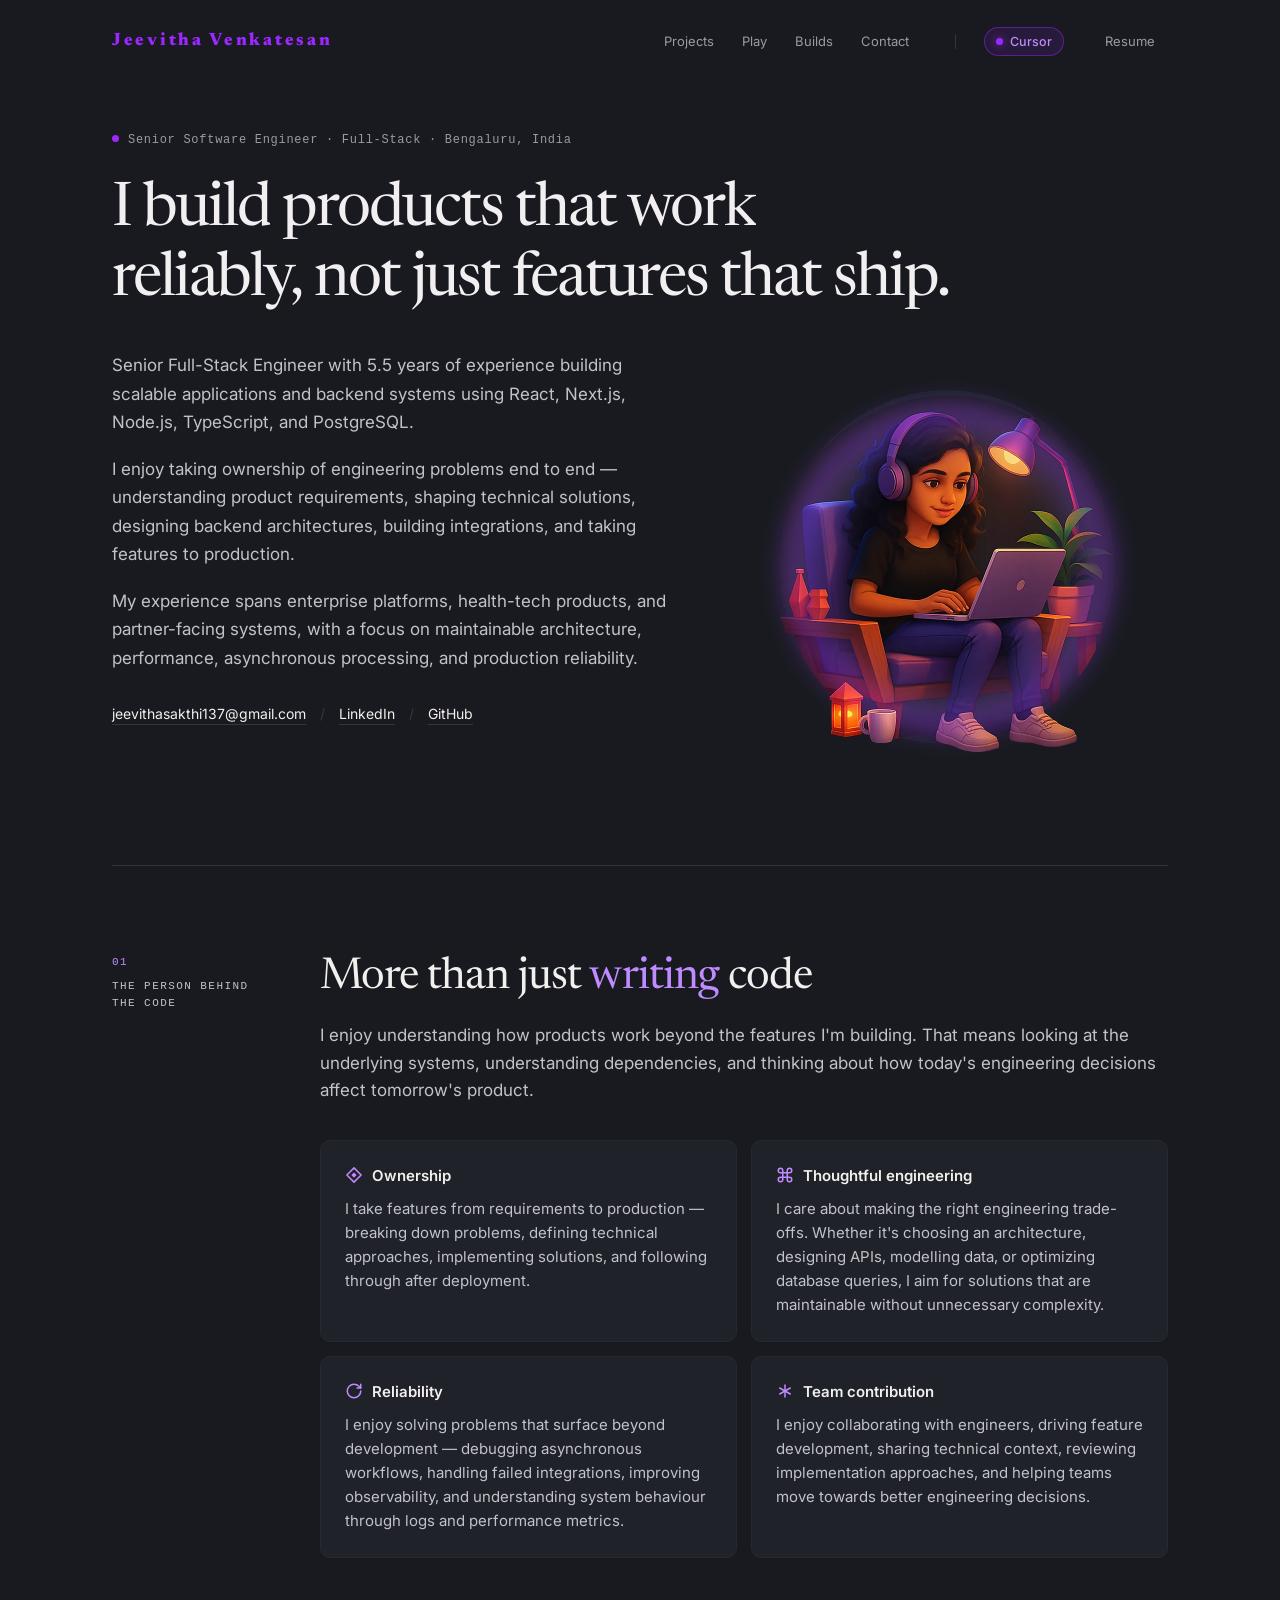
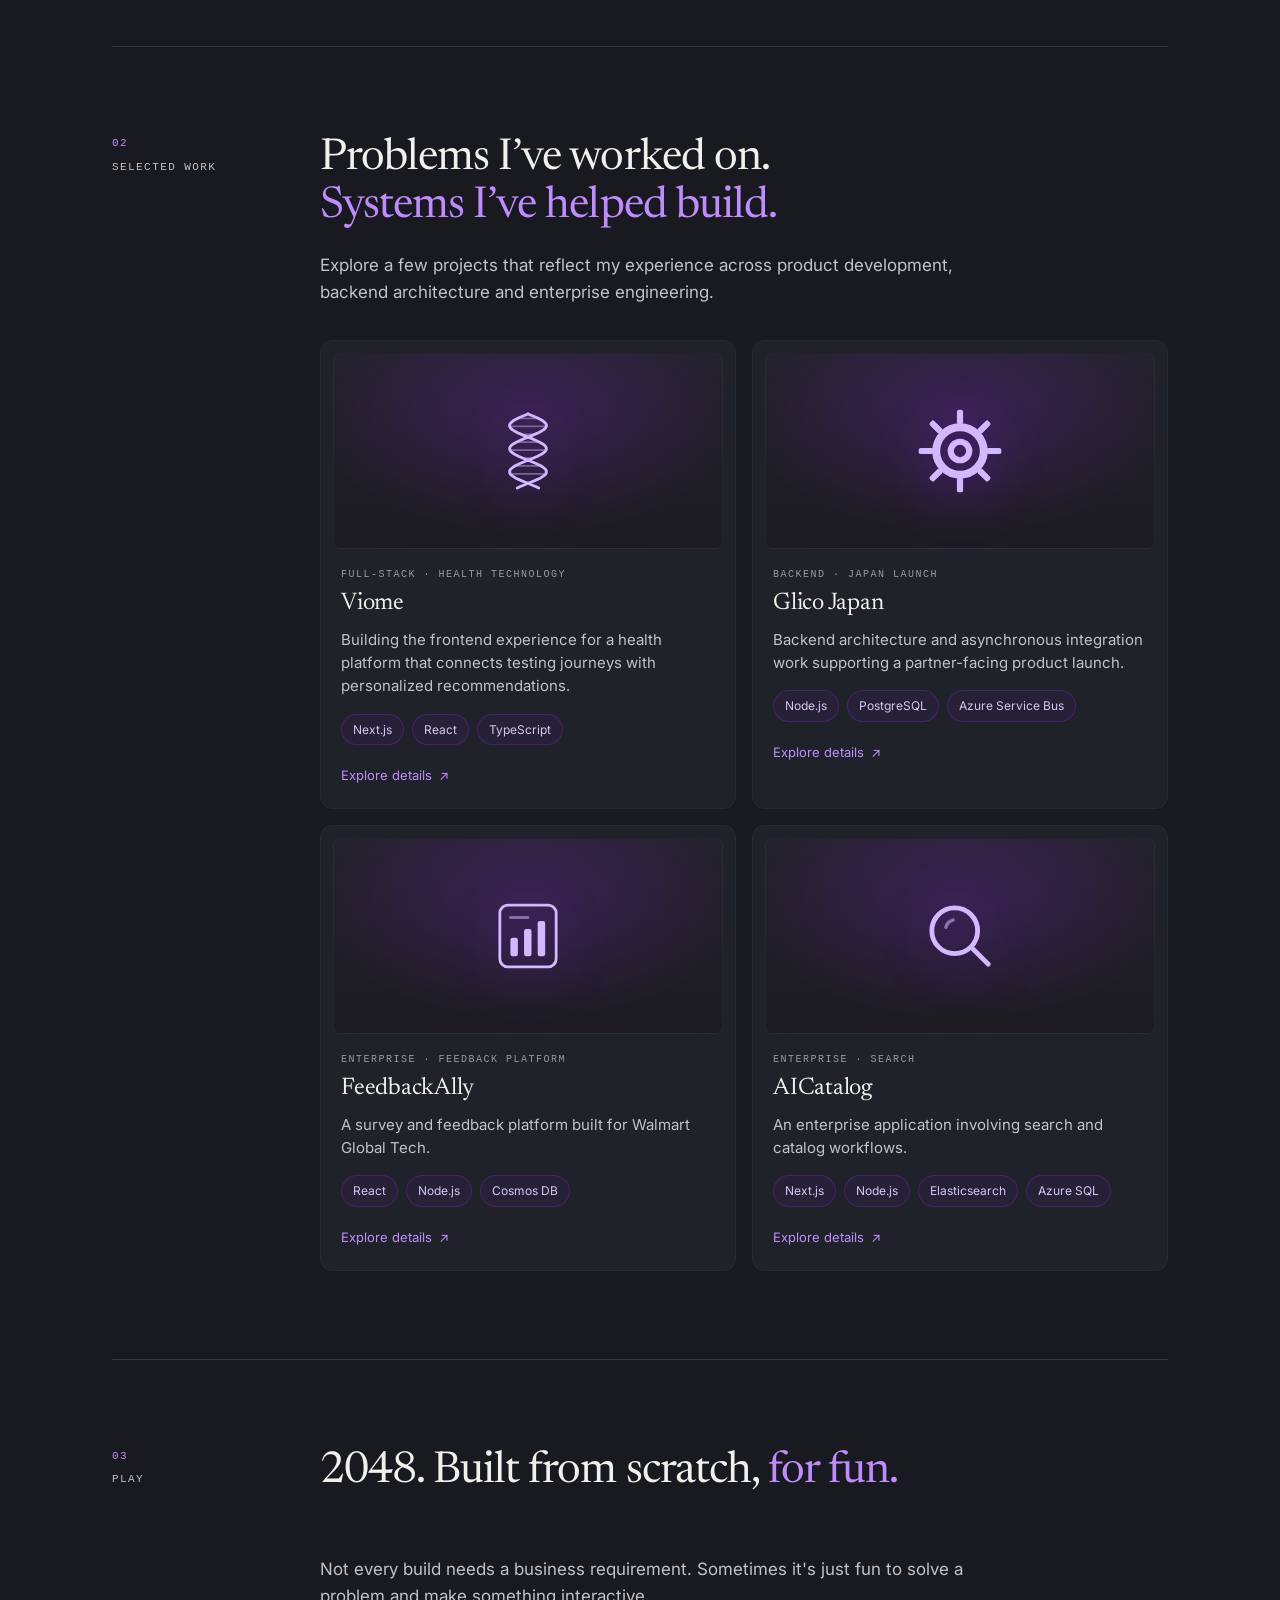
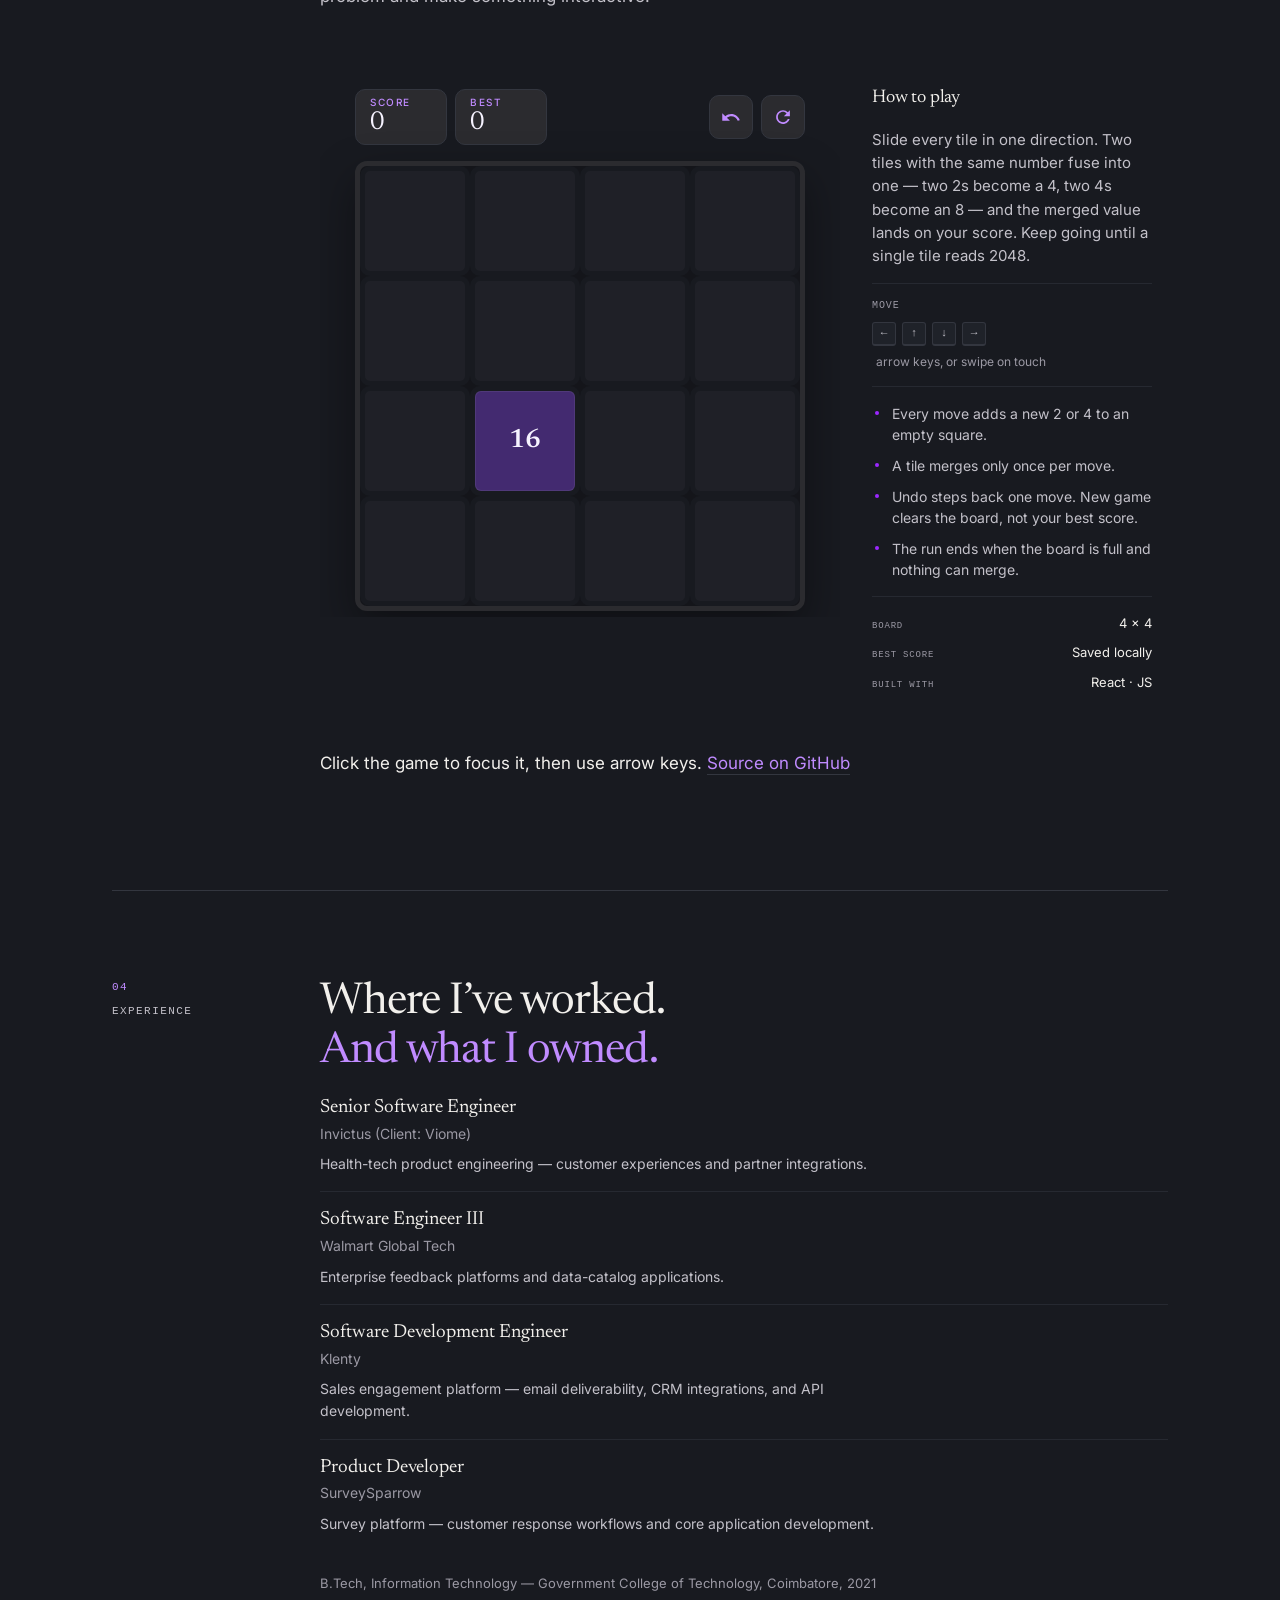
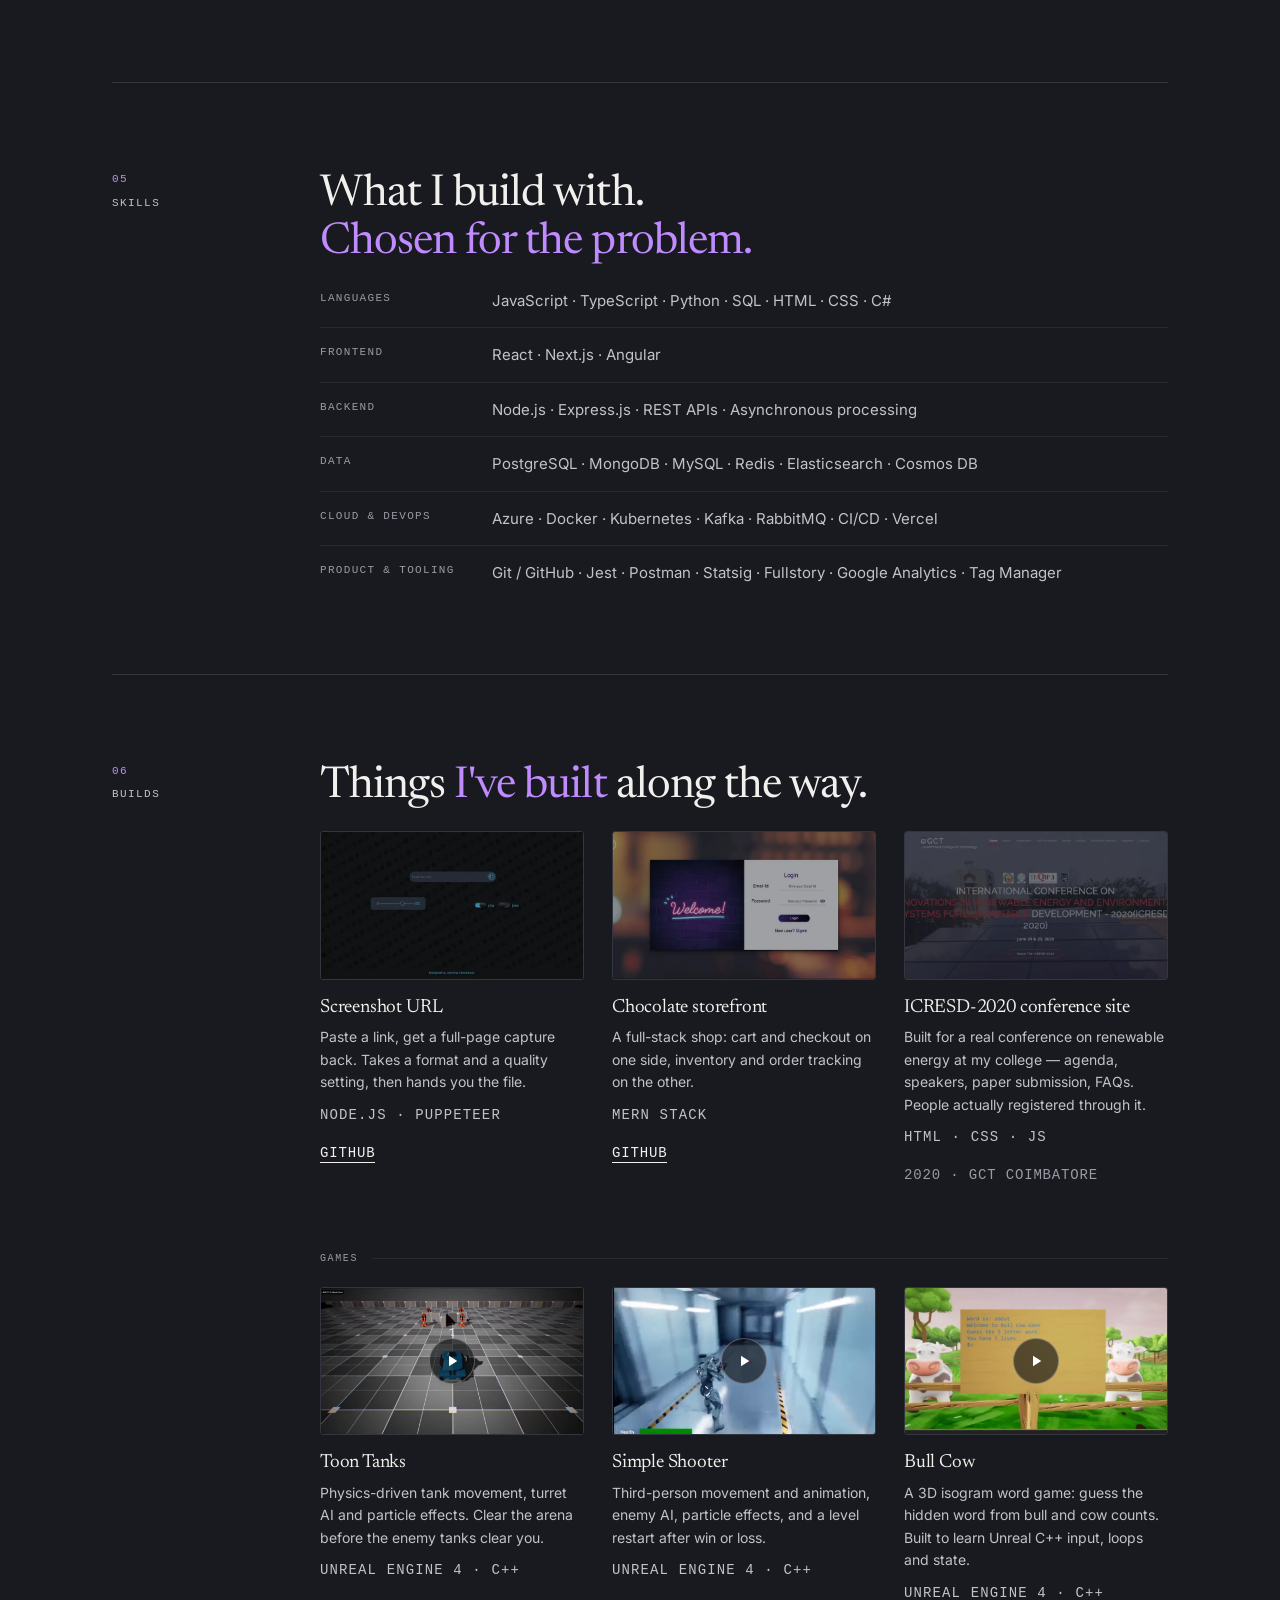
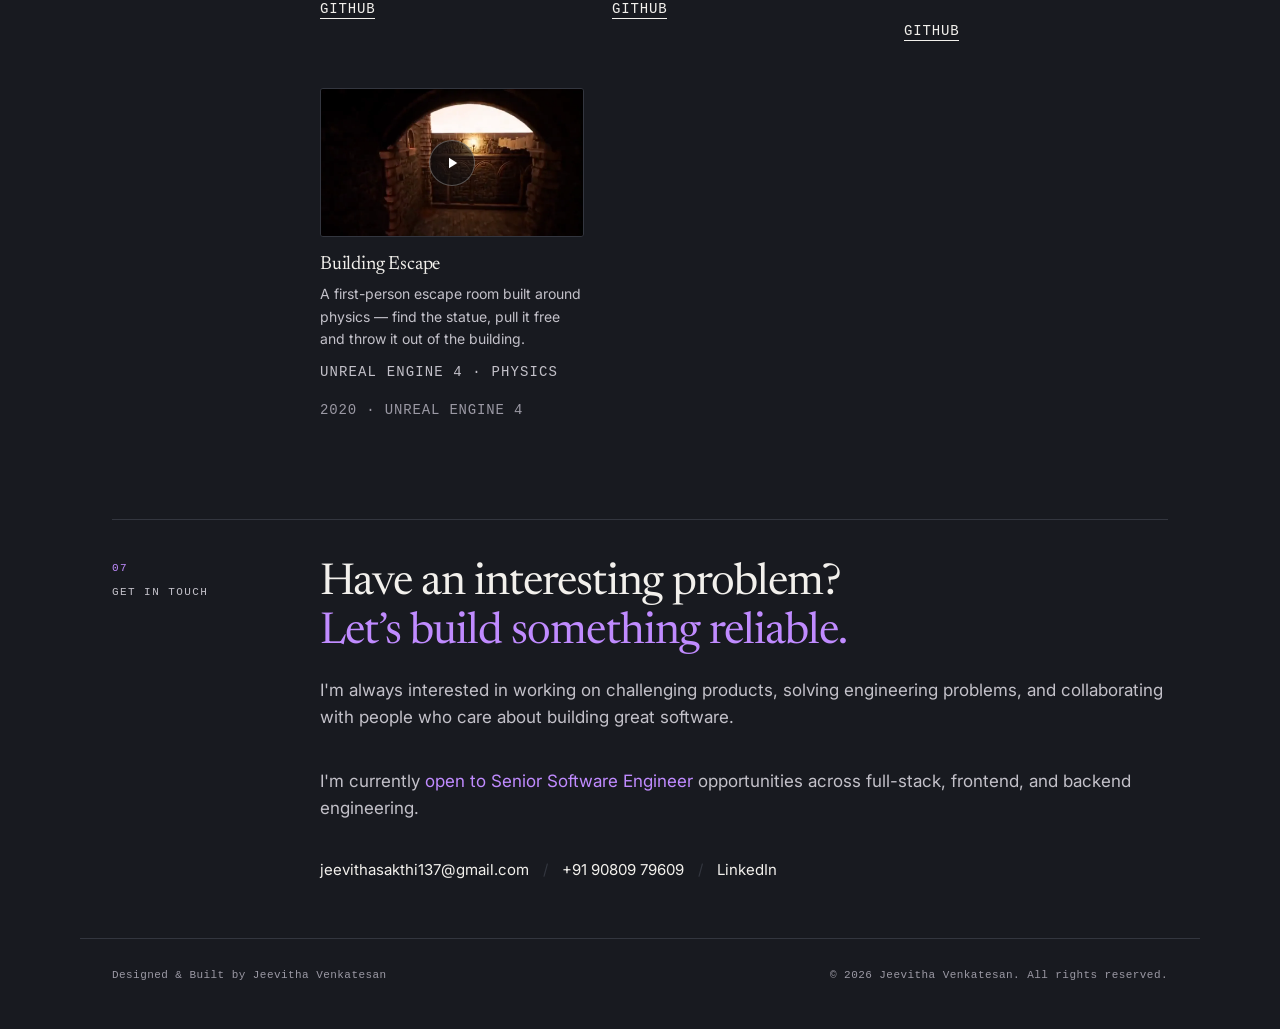
==== commit 4375f4e0: "🚀 Deploy portfolio 705cd3a" ====
--- a/index.html
+++ b/index.html
@@ -1 +1,55 @@
-<!doctype html><html lang="en"><head><meta charset="utf-8"/><link rel="icon" href="/favicon.ico"/><meta name="viewport" content="width=device-width,initial-scale=1"/><meta name="theme-color" content="#000000"/><meta name="description" content="Jeevitha Venkatesan — Senior Software Engineer specializing in React, Next.js, and Node.js full-stack development."/><link rel="apple-touch-icon" href="/logo192.png"/><link rel="preconnect" href="https://fonts.googleapis.com"/><link rel="preconnect" href="https://fonts.gstatic.com" crossorigin/><link href="https://fonts.googleapis.com/css2?family=Poppins:wght@300;400;500;600;700&display=swap" rel="stylesheet"/><link rel="manifest" href="/manifest.json"/><title>Jeevitha Venkatesan | Senior Software Engineer</title><script defer="defer" src="/static/js/main.f3d6c2f2.js"></script><link href="/static/css/main.a9ca8cf3.css" rel="stylesheet"></head><body><noscript>You need to enable JavaScript to run this app.</noscript><div id="root"></div></body></html>+<!doctype html>
+<html lang="en">
+<head>
+<meta charset="utf-8">
+<meta name="viewport" content="width=device-width, initial-scale=1">
+<title>Jeevitha Venkatesan — Senior Full-Stack Engineer</title>
+<meta name="description" content="Senior Full-Stack Engineer in Bengaluru. 5.6 years building scalable applications and backend systems — React, Next.js, Node.js, TypeScript, PostgreSQL.">
+<meta name="theme-color" content="#181a20">
+
+<meta property="og:title" content="Jeevitha Venkatesan — Senior Full-Stack Engineer">
+<meta property="og:description" content="I build products that work reliably, not just features that ship. Backend architectures, integrations, asynchronous processing, and the reliability work that keeps them up.">
+<meta property="og:type" content="website">
+<meta property="og:url" content="https://jeevitha137.github.io/">
+<meta property="og:image" content="https://jeevitha137.github.io/og.png">
+<meta property="og:image:width" content="1200">
+<meta property="og:image:height" content="630">
+<meta property="og:image:alt" content="Jeevitha Venkatesan — Senior Full-Stack Engineer. I build products that work reliably, not just features that ship.">
+<meta property="og:site_name" content="Jeevitha Venkatesan">
+<meta name="twitter:card" content="summary_large_image">
+<meta name="twitter:title" content="Jeevitha Venkatesan — Senior Full-Stack Engineer">
+<meta name="twitter:description" content="I build products that work reliably, not just features that ship. Backend architectures, integrations, asynchronous processing, and the reliability work that keeps them up.">
+<meta name="twitter:image" content="https://jeevitha137.github.io/og.png">
+
+<link rel="icon" href="/favicon.svg" type="image/svg+xml">
+<link rel="icon" href="/favicon-32.png" sizes="32x32" type="image/png">
+<link rel="icon" href="/favicon-48.png" sizes="48x48" type="image/png">
+<link rel="icon" href="/icon-192.png" sizes="192x192" type="image/png">
+<link rel="apple-touch-icon" sizes="180x180" href="/apple-touch-icon.png">
+<link rel="preconnect" href="https://fonts.googleapis.com">
+<link rel="preconnect" href="https://fonts.gstatic.com" crossorigin>
+<link href="https://fonts.googleapis.com/css2?family=Newsreader:ital,opsz,wght@0,6..72,300..600;1,6..72,300..500&family=Inter:wght@400;500;600&display=swap" rel="stylesheet">
+
+<script type="application/ld+json">
+{
+  "@context": "https://schema.org",
+  "@type": "Person",
+  "name": "Jeevitha Venkatesan",
+  "jobTitle": "Senior Full-Stack Engineer",
+  "url": "https://jeevitha137.github.io/",
+  "email": "mailto:jeevithasakthi137@gmail.com",
+  "address": { "@type": "PostalAddress", "addressLocality": "Bengaluru", "addressCountry": "IN" },
+  "sameAs": [
+    "https://www.linkedin.com/in/jeevithavenkatesan137",
+    "https://github.com/jeevitha137"
+  ],
+  "knowsAbout": ["React", "Node.js", "TypeScript", "PostgreSQL", "Azure", "Microservices"]
+}
+</script>
+  <script type="module" crossorigin src="/assets/index-98-kWvKj.js"></script>
+  <link rel="stylesheet" crossorigin href="/assets/index-DaO1y2UQ.css">
+</head>
+<body>
+<div id="root"></div>
+</body>
+</html>
--- a/assets/index-DaO1y2UQ.css
+++ b/assets/index-DaO1y2UQ.css
@@ -0,0 +1 @@
+:root{--paper:#181a20;--paper-raise:#1f2229;--ink:#f2f0ec;--ink-soft:#c3c1c9;--muted:#9b99a4;--rule:#33363f;--rule-soft:#262931;--accent:#9c27ff;--accent-ink:#c08bff;--wire:#4d515c;--serif:"Newsreader", Georgia, "Times New Roman", serif;--sans:"Inter", -apple-system, BlinkMacSystemFont, "Segoe UI", Helvetica, Arial, sans-serif;--mono:ui-monospace, SFMono-Regular, "SF Mono", Menlo, Consolas, monospace;--ease:cubic-bezier(.22, .61, .36, 1);--spring:cubic-bezier(.34, 1.56, .64, 1);--measure:62ch;--gutter:32px;--section-space:88px;--t0:#22252c;--t2:#292c34;--t4:#31353e;--t8:#3b3352;--t16:#473a68;--t32:#574285;--t64:#6a4aa6;--t128:#7c52c7;--t256:#8c46e2;--t512:#a34bff;--t1024:#b56bff;--t2048:#c98bff;--thigh:#181a20}*,:before,:after{box-sizing:border-box}html{-webkit-text-size-adjust:100%;scroll-behavior:smooth;scroll-padding-top:76px}body{background:var(--paper);color:var(--ink);font-family:var(--sans);font-feature-settings:"kern" 1, "liga" 1;-webkit-font-smoothing:antialiased;margin:0;font-size:17px;line-height:1.6;overflow-x:hidden}::selection{background:var(--accent);color:#fff}a{color:inherit}a:focus-visible,button:focus-visible,.board:focus-visible{outline:2px solid var(--accent);outline-offset:3px;border-radius:2px}.skip{background:var(--ink);color:var(--paper);z-index:60;padding:12px 18px;font-size:14px;position:absolute;top:0;left:-9999px}.skip:focus{top:16px;left:16px}.splash-cursor{z-index:90;pointer-events:none;width:100%;height:100%;position:fixed;inset:0}@media (prefers-reduced-motion:reduce){.splash-cursor{display:none}}.site-head{z-index:40;max-width:1120px;padding:22px var(--gutter) 14px;align-items:center;gap:28px;margin:0 auto;display:flex;position:sticky;top:0}.site-head:before{content:"";z-index:-1;-webkit-backdrop-filter:blur(14px)saturate(1.15);backdrop-filter:blur(14px)saturate(1.15);width:100vw;box-shadow:0 1px 0 var(--rule-soft);opacity:0;transition:opacity .3s var(--ease);background:#181a20d1;position:absolute;top:0;bottom:0;left:50%;transform:translate(-50%)}.site-head.is-scrolled:before{opacity:1}main>section[id]{scroll-margin-top:88px}.brand{white-space:nowrap;align-items:center;gap:10px;text-decoration:none;display:inline-flex;position:relative}@keyframes mark-pop{0%{transform:scale(1)rotate(0)}35%{transform:scale(1.22)rotate(-8deg)}65%{transform:scale(.97)rotate(3deg)}to{transform:scale(1)rotate(0)}}.brand-name{font-family:var(--serif);letter-spacing:-.012em;color:var(--accent);letter-spacing:.15em;margin:0 auto;font-size:1.125rem;font-weight:1000}@keyframes glow{0%{text-shadow:0 0 1px #9c27ff,0 0 2px #9c27ff,0 0 2px #9c27ff,0 0 2px #9c27ff,0 0 2px #9c27ff}to{text-shadow:0 0 10px #9c27ff,0 0 4px #9c27ff,0 0 4px #9c27ff,0 0 4px #9c27ff,0 0 4px #9c27ff}}.brand-name:hover .brand-name{animation:mark-pop .6s var(--spring);border-radius:11px;box-shadow:0 0 0 7px #9c27ff21,inset 0 0 0 1px #ffffff17}.site-head nav{align-items:center;gap:2px;margin-left:auto;padding:3px;display:flex;position:relative}.nav-pill{opacity:0;pointer-events:none;will-change:transform, width;transition:transform .5s var(--spring), width .5s var(--spring), opacity .25s var(--ease);background:#9c27ff38;border-radius:999px;position:absolute;top:0;left:0;box-shadow:inset 0 0 0 1px #9c27ff2e}.site-head nav a{z-index:1;color:var(--muted);transition:color .2s var(--ease), background-color .25s var(--ease);border-radius:999px;padding:6px 13px;font-size:.8125rem;text-decoration:none;position:relative}.site-head nav a:hover{color:var(--ink);animation:nav-pop .4s var(--spring);background:#ffffff0d}.site-head nav a[aria-current=true]{color:var(--ink)}@keyframes nav-pop{0%{transform:scale(1)}45%{transform:scale(1.09)}to{transform:scale(1)}}.head-sep{background:var(--rule);flex:none;width:1px;height:15px;margin-left:2px}.head-cta{isolation:isolate;color:var(--muted);transition:color .2s var(--ease), background-color .25s var(--ease);border-radius:999px;padding:6px 13px;font-size:.8125rem;text-decoration:none;position:relative}.head-cta:hover{color:var(--ink);animation:nav-pop .4s var(--spring);border-color:var(--wire);background:#ffffff0d}.head-cta:before{content:none}.head-cta:active{transform:scale(.95)}.head-cta--in-nav{display:none}.splash-toggle{border:1px solid var(--rule);color:var(--muted);font-family:var(--sans);cursor:pointer;transition:color .2s var(--ease), border-color .2s var(--ease), background-color .2s var(--ease);background:0 0;border-radius:999px;align-items:center;gap:7px;padding:6px 11px;font-size:.78rem;font-weight:500;display:inline-flex}.splash-toggle:hover{color:var(--ink);border-color:var(--wire)}.splash-toggle.is-on{color:var(--accent-ink);background:#9c27ff1f;border-color:#9c27ff73}.splash-toggle__dot{background:var(--wire);width:7px;height:7px;transition:background-color .2s var(--ease), box-shadow .2s var(--ease);border-radius:50%}.splash-toggle.is-on .splash-toggle__dot{background:var(--accent);box-shadow:0 0 8px #9c27ffb3}.splash-toggle:focus-visible{outline:2px solid var(--accent);outline-offset:2px}main{max-width:1120px;padding:0 var(--gutter);margin:0 auto}.hero{grid-template-columns:minmax(0,1fr) 420px;align-items:start;gap:34px 64px;padding:56px 0 88px;display:grid}.hero-head{grid-column:1/-1}.hero-body{grid-column:1}.hero-portrait{grid-area:2/2;margin:6px 0 0;position:relative}.hero-portrait img{width:100%;height:auto;display:block}.hero-portrait:before{content:"";pointer-events:none;mix-blend-mode:screen;will-change:opacity, transform;filter:blur(11px);background:radial-gradient(circle closest-side,#c08bff00 58%,#c08bff14 70%,#a660ff38 82%,#9c27ff75 92%,#9c27ff29 98%,#9c27ff00 100%);border-radius:50%;width:81.3%;height:81.3%;animation:8s ease-in-out infinite portrait-halo;position:absolute;top:9.7%;left:7.1%}@keyframes portrait-halo{0%,to{opacity:.55;transform:scale(.99)}50%{opacity:1;transform:scale(1.04)}}.eyebrow{font-family:var(--mono);letter-spacing:.06em;color:var(--muted);margin:0 0 28px;font-size:.75rem}.eyebrow:before{content:"";background:var(--accent);vertical-align:1px;border-radius:50%;width:7px;height:7px;margin-right:9px;animation:4s ease-in-out infinite breathe;display:inline-block}@keyframes breathe{0%,to{opacity:1;transform:scale(1)}50%{opacity:.45;transform:scale(.82)}}.hero-title{font-family:var(--serif);letter-spacing:-2px;color:#f2eff0;text-wrap:balance;max-width:26ch;margin:0;font-size:clamp(36px,5vw,61px);font-weight:400;line-height:1.08}.word-wrap{vertical-align:bottom;padding-bottom:.06em;display:inline-block;overflow:hidden}.word{opacity:1;display:inline-block;transform:none}.js .word{opacity:0;transform:translateY(16px)}.js .hero-title.in .word{animation:.65s cubic-bezier(.2,.8,.2,1) both word-rise;animation-delay:calc(var(--i,0) * 80ms)}@keyframes word-rise{0%{opacity:0;transform:translateY(16px)}to{opacity:1;transform:translateY(0)}}.hero-title .word{cursor:default;transition:color .25s,text-shadow .25s,transform .25s}.hero-title .word:hover{color:#c17aff;text-shadow:0 0 22px #9c27ff88}.hero-title .word--products{position:relative}.hero-title .word--products:before{content:attr(data-word);background:linear-gradient(135deg, var(--accent-ink), var(--accent));-webkit-text-fill-color:transparent;opacity:0;pointer-events:none;-webkit-background-clip:text;background-clip:text;transition:opacity .25s;position:absolute;top:0;left:0}.hero-title .word--products:hover:before{opacity:1}.hero-title .word--reliably{position:relative}.hero-title .word--reliably:after{content:"";background:var(--accent);transform-origin:0;border-radius:1px;width:100%;height:2px;transition:transform .25s;position:absolute;bottom:.05em;left:0;transform:scaleX(0)}.hero-title .word--reliably:hover:after{transform:scaleX(1)}.hero-title .word--ship{transform-origin:50%;display:inline-block}.hero-title .word--ship:hover{transform:scale(1.06)}.hero-title[data-reveal]{transition:none}.lede{max-width:58ch;color:var(--ink-soft);margin:0 0 18px;font-size:1.0625rem;line-height:1.68}.lede:last-of-type{margin-bottom:30px}.hero-links{flex-wrap:wrap;gap:10px 0;margin:0;padding:0;font-size:.875rem;list-style:none;display:flex}.hero-links li+li:before{content:"/";color:var(--rule);margin:0 14px}.hero-links a{border-bottom:1px solid var(--rule);padding-bottom:2px;text-decoration:none;transition:border-color .15s}.hero-links a:hover{border-bottom-color:var(--ink)}.section{padding:var(--section-space) 0;border-top:1px solid var(--rule);grid-template-columns:168px minmax(0,1fr);gap:40px;display:grid}.section>*{grid-column:2}.section-label{font-family:var(--mono);letter-spacing:.13em;text-transform:uppercase;color:var(--ink-soft);grid-column:1;align-self:start;margin:0;padding-bottom:24px;font-size:.6875rem;font-weight:400;position:sticky;top:24px}.section-label span{color:var(--accent-ink);margin-bottom:6px;display:block}.section-title{font-family:var(--serif);letter-spacing:-.022em;color:var(--ink);text-wrap:balance;max-width:26ch;margin:0 0 20px;font-size:clamp(1.9rem,3.6vw,2.75rem);font-weight:400;line-height:1.1}.section-title span:not(.about-word){color:var(--accent-ink)}.about-intro{max-width:none;color:var(--ink-soft);margin:0 0 36px;font-size:1.0625rem}.about-word{cursor:default;transition:color .25s,text-shadow .25s;display:inline-block}.about-word:hover{color:#c17aff;text-shadow:0 0 22px #9c27ff88}.about-grid{grid-template-columns:repeat(2,minmax(0,1fr));gap:14px;margin:0;padding:0;list-style:none;display:grid}.about-card{background:var(--paper-raise);border:1px solid var(--rule-soft);transition:border-color .25s var(--ease), background-color .25s var(--ease);border-radius:10px;padding:22px 24px 24px}.about-card:hover{border-color:var(--rule);background:#22252d}.about-icon{vertical-align:-3px;width:18px;height:18px;color:var(--accent-ink);margin-right:9px}.about-card-title{font-family:var(--sans);letter-spacing:0;color:var(--ink);margin:0 0 8px;font-size:.9375rem;font-weight:600;line-height:26px}.about-card p{color:var(--ink-soft);margin:0;font-size:.9375rem;line-height:1.6}.work-intro{max-width:62ch;color:var(--ink-soft);margin:0 0 34px;font-size:1.0625rem}.project-grid{grid-template-columns:repeat(2,minmax(0,1fr));gap:16px;margin:0;padding:0;list-style:none;display:grid}.project-card{background:var(--paper-raise);border:1px solid var(--rule-soft);transition:border-color .3s var(--ease), box-shadow .3s var(--ease);border-radius:12px;padding:12px}.project-card:hover{border-color:#9c27ff42}.project-card[data-open=true]{border-color:#9c27ff6b;box-shadow:0 0 0 1px #9c27ff1f,0 26px 50px -32px #9c27ffcc}.project-media{background:radial-gradient(80% 90% at 50% 30%,#9c27ff33,#0000 70%),linear-gradient(#23222b,#1c1b22);border:1px solid #ffffff09;border-radius:8px;place-items:center;height:196px;display:grid}.project-media svg{color:#d3b8ff;filter:drop-shadow(0 10px 26px #9c27ff4d);width:88px;height:88px}.project-body{padding:18px 8px 8px}.project-meta{font-family:var(--mono);letter-spacing:.15em;text-transform:uppercase;color:var(--muted);margin:0;font-size:.625rem}.project-title{font-family:var(--serif);letter-spacing:-.01em;color:var(--ink);margin:6px 0 10px;font-size:1.5rem;font-weight:400;line-height:1.2}.project-desc{color:var(--ink-soft);margin:0 0 16px;font-size:.9375rem;line-height:1.55}.project-tags{flex-wrap:wrap;gap:8px;margin:0 0 16px;padding:0;list-style:none;display:flex}.project-tags li{color:#d6c6ee;background:#9c27ff12;border:1px solid #9c27ff47;border-radius:999px;padding:5px 11px;font-size:.75rem}.project-toggle{font:inherit;color:var(--accent-ink);cursor:pointer;background:0 0;border:0;align-items:center;gap:7px;margin:0;padding:0;font-size:.8125rem;transition:color .2s;display:inline-flex}.project-toggle:hover{color:#dcbcff}.project-detail{transition:grid-template-rows .38s var(--ease);grid-template-rows:0fr;display:grid}.project-card[data-open=true] .project-detail{grid-template-rows:1fr}.project-detail>div{overflow:hidden}.project-detail-inner{background:#9c27ff14;border:1px solid #9c27ff61;border-radius:10px;margin-top:14px;padding:16px 18px}.project-detail-title{font-family:var(--sans);color:var(--ink);margin:0 0 8px;font-size:.9375rem;font-weight:600}.project-detail-inner p{color:var(--ink-soft);margin:0 0 8px;font-size:.875rem;line-height:1.55}.project-detail-inner p:last-child{margin-bottom:0}.section--play{padding-bottom:96px}.play{grid-template-columns:minmax(0,1fr) 380px;align-items:start;gap:44px;display:grid}.play-copy h3{font-family:var(--serif);letter-spacing:-.012em;margin:0 0 8px;font-size:clamp(1.45rem,2.5vw,1.95rem);font-weight:400;line-height:1.2}.play-meta{font-family:var(--mono);letter-spacing:.09em;text-transform:uppercase;color:var(--muted);margin:0 0 20px;font-size:.6875rem}.play-copy p{max-width:42ch;color:var(--ink-soft);margin:0 0 16px}.play-hint{color:var(--muted);flex-wrap:wrap;align-items:center;gap:6px;font-size:.8125rem;display:flex}.play-hint span{margin-left:4px}kbd{border:1px solid var(--rule);background:var(--paper-raise);min-width:24px;height:24px;font-family:var(--mono);color:var(--ink-soft);border-bottom-width:2px;border-radius:3px;place-items:center;padding:0 5px;font-size:.6875rem;display:inline-grid}.play-link{margin-top:18px;font-size:.8125rem}.play-link a,.build-links a{color:var(--ink);transition:background-size .25s var(--ease);background-image:linear-gradient(currentColor,currentColor);background-position:0 100%;background-repeat:no-repeat;background-size:100% 1px;padding-bottom:2px;text-decoration:none}.play-link a:hover,.build-links a:hover{background-size:100% 2px}.game{width:100%;max-width:380px}.game-bar{justify-content:space-between;align-items:flex-end;gap:16px;margin-bottom:12px;display:flex}.game-stats{gap:26px;margin:0;display:flex}.game-stats dt{font-family:var(--mono);letter-spacing:.09em;text-transform:uppercase;color:var(--muted);font-size:.625rem}.game-stats dd{font-family:var(--serif);font-variant-numeric:tabular-nums;margin:2px 0 0;font-size:1.5rem;line-height:1}.game-stats dd.is-bump{animation:bump .35s var(--ease)}@keyframes bump{0%{transform:scale(1)}45%{color:var(--accent-ink);transform:scale(1.16)}to{transform:scale(1)}}.btn-new{appearance:none;border:1px solid var(--rule);color:var(--ink-soft);font-family:var(--sans);cursor:pointer;background:0 0;border-radius:3px;padding:7px 13px;font-size:.75rem;transition:background-color .2s,color .2s,border-color .2s}.btn-new:hover{background:var(--ink);border-color:var(--ink);color:var(--paper)}.board{aspect-ratio:1;touch-action:none;-webkit-user-select:none;user-select:none;background:#13151a;border-radius:4px;grid-template-columns:repeat(4,1fr);gap:9px;padding:9px;display:grid;container-type:inline-size}.tile{background:var(--t0);color:var(--ink);font-family:var(--serif);letter-spacing:-.02em;font-variant-numeric:tabular-nums;border-radius:3px;place-items:center;font-size:10cqw;line-height:1;transition:background-color .1s,color .1s;display:grid}.tile[data-v="2"]{background:var(--t2)}.tile[data-v="4"]{background:var(--t4)}.tile[data-v="8"]{background:var(--t8)}.tile[data-v="16"]{background:var(--t16)}.tile[data-v="32"]{background:var(--t32)}.tile[data-v="64"]{background:var(--t64)}.tile[data-v="128"]{background:var(--t128)}.tile[data-v="512"]{background:var(--t512);color:var(--paper)}.tile[data-v="1024"]{background:var(--t1024);color:var(--paper)}.tile[data-v="2048"]{background:var(--t2048);color:var(--paper)}.tile[data-v="128"],.tile[data-v="256"],.tile[data-v="512"]{font-size:8.4cqw}.tile[data-v="1024"],.tile[data-v="2048"]{font-size:7cqw}.board.is-dealt .tile{animation:tile-in .26s var(--ease) both;animation-delay:calc(var(--i,0) * 14ms)}.board.is-stuck{animation:.18s nudge}@keyframes nudge{0%,to{transform:translate(0)}30%{transform:translate(-3px)}70%{transform:translate(3px)}}.tile.is-new{animation:tile-in .16s var(--ease)}.tile.is-merged{animation:tile-merge .2s var(--ease)}@keyframes tile-in{0%{opacity:0;transform:scale(.6)}to{opacity:1;transform:scale(1)}}@keyframes tile-merge{0%{transform:scale(1)}45%{transform:scale(1.13)}to{transform:scale(1)}}.game-status{min-height:1.25em;font-family:var(--mono);letter-spacing:.04em;color:var(--accent-ink);margin:12px 0 0;font-size:.6875rem}.pad{grid-template-rows:repeat(2,34px);grid-template-columns:repeat(3,40px);gap:6px;margin-top:14px;display:grid}.pad button{appearance:none;border:1px solid var(--rule);color:var(--muted);cursor:pointer;background:0 0;border-radius:3px;font-size:.875rem;transition:background-color .15s,color .15s,border-color .15s}.pad button:hover{border-color:var(--ink);color:var(--ink)}.pad button:active{background:var(--ink);border-color:var(--ink);color:var(--paper)}.pad [data-dir=up]{grid-area:1/2}.pad [data-dir=left]{grid-area:2/1}.pad [data-dir=down]{grid-area:2/2}.pad [data-dir=right]{grid-area:2/3}.case{grid-template-columns:168px minmax(0,1fr);gap:40px;padding:40px 0;display:grid}.case:first-of-type{padding-top:0}.case-meta{color:var(--muted);font-size:.75rem;line-height:1.55}.case-meta p{margin:0 0 6px}.case-kicker{color:var(--ink);margin:0 0 6px;font-size:.8125rem;font-weight:500}.case-body h3{font-family:var(--serif);letter-spacing:-.012em;text-wrap:balance;max-width:32ch;margin:0 0 18px;font-size:clamp(1.45rem,2.5vw,1.95rem);font-weight:400;line-height:1.2}.case-body>p{max-width:var(--measure);color:var(--ink-soft);margin:0 0 18px}.stats{border-top:1px solid var(--rule-soft);grid-template-columns:repeat(auto-fit,minmax(132px,1fr));gap:22px 24px;margin:28px 0 0;padding:22px 0 0;display:grid}.stats div{flex-direction:column;min-width:0;display:flex}.stats dt{font-family:var(--mono);letter-spacing:.09em;text-transform:uppercase;color:var(--muted);margin-bottom:6px;font-size:.625rem}.stats dd{font-family:var(--serif);letter-spacing:-.02em;font-variant-numeric:tabular-nums;margin:auto 0 0;font-size:1.75rem;line-height:1}.diagram{border:1px solid var(--rule);background:var(--paper-raise);border-radius:3px;margin:36px 0 0;padding:22px 20px 18px}.diagram-wide{width:100%;height:auto;color:var(--wire);display:block;overflow:visible}.diagram-tall,.diagram-branch{display:none}.d-node rect{fill:none;stroke:var(--rule);stroke-width:1px}.d-node--key rect{stroke:var(--accent)}.d-node text{font-family:var(--mono);fill:var(--ink);text-anchor:middle;font-size:12.5px}.d-node .d-sub{fill:var(--muted);letter-spacing:.04em;font-size:10.5px}.d-line{stroke:currentColor;stroke-width:1px;fill:none}.diagram figcaption{color:var(--muted);margin-top:14px;font-size:.75rem}.also-grid{border-top:1px solid var(--rule-soft);grid-template-columns:repeat(2,minmax(0,1fr));gap:32px 40px;margin-top:8px;padding-top:32px;display:grid}.also-item p{color:var(--ink-soft);margin:0 0 10px;font-size:.9375rem}.also-stats{font-family:var(--mono);letter-spacing:.04em;color:var(--muted);flex-wrap:wrap;gap:2px 16px;font-size:.6875rem;display:flex}.also-stats span{white-space:nowrap}.also-stats b{font-family:var(--serif);letter-spacing:-.01em;color:var(--ink);margin-right:3px;font-size:1rem;font-weight:400}.builds{grid-template-columns:repeat(auto-fit,minmax(224px,1fr));gap:36px 28px;display:grid}.build{flex-direction:column;display:flex}.build-shot{aspect-ratio:16/9;border:1px solid var(--rule);background:#111;border-radius:3px;display:block;overflow:hidden}.build-shot img{object-fit:cover;width:100%;height:100%;transition:transform .55s var(--ease);display:block}.build:hover .build-shot img{transform:scale(1.035)}.build h3{font-family:var(--serif);letter-spacing:-.01em;margin:16px 0 6px;font-size:1.1875rem;font-weight:400;line-height:1.3}.build p{color:var(--ink-soft);margin:0 0 10px;font-size:.875rem}.build-tags{font-family:var(--mono);letter-spacing:.08em;text-transform:uppercase;color:var(--muted);margin:auto 0 0;font-size:.625rem}.build-links{font-family:var(--mono);letter-spacing:.06em;text-transform:uppercase;color:var(--muted);margin:0;padding-top:6px;font-size:.6875rem}.build-links .muted{color:var(--muted)}.builds-games{margin-top:54px}.builds-subtitle{font-family:var(--mono);letter-spacing:.16em;text-transform:uppercase;color:var(--muted);align-items:center;gap:14px;margin:0 0 20px;font-size:.625rem;display:flex}.builds-subtitle:after{content:"";background:var(--rule-soft);flex:1;height:1px}.build-shot--video{position:relative}.build-play{cursor:pointer;width:100%;height:100%;color:inherit;background:0 0;border:0;padding:0;display:block;position:absolute;inset:0}.build-play img{object-fit:cover;width:100%;height:100%;display:block}.build-play-icon{color:#fff;-webkit-backdrop-filter:blur(6px);width:46px;height:46px;transition:transform .3s var(--spring), background-color .25s var(--ease);background:#0e0f139e;border:1px solid #ffffff47;border-radius:50%;place-items:center;margin:auto;display:grid;position:absolute;inset:0}.build-play:hover .build-play-icon,.build-play:focus-visible .build-play-icon{background:#9c27ffb8;transform:scale(1.08)}.build-shot video{object-fit:cover;background:#000;width:100%;height:100%;display:block}.roles{margin:0;padding:0;list-style:none}.roles li{border-bottom:1px solid var(--rule-soft);padding:16px 0}.roles li:first-child{padding-top:0}.roles li:last-child{border-bottom:0}.role-name{font-family:var(--serif);margin:0 0 2px;font-size:1.1875rem;line-height:1.3}.role-org{color:var(--muted);margin:0;font-size:.875rem}.role-summary{max-width:62ch;color:var(--ink-soft);margin:8px 0 0;font-size:.875rem;line-height:1.6}.edu{color:var(--muted);margin:22px 0 0;font-size:.8125rem}.skill-rows{margin:0}.skill-row{border-bottom:1px solid var(--rule-soft);grid-template-columns:148px minmax(0,1fr);gap:24px;padding:14px 0;display:grid}.skill-row:first-child{padding-top:0}.skill-row:last-child{border-bottom:0;padding-bottom:0}.skill-row dt{font-family:var(--mono);letter-spacing:.12em;text-transform:uppercase;color:var(--muted);padding-top:2px;font-size:.6875rem}.skill-row dd{color:var(--ink-soft);margin:0;font-size:.9375rem;line-height:1.7}.section--contact{padding-top:40px;padding-bottom:56px}.section--contact .section-title{max-width:none;margin:0 0 20px}.contact-lede{max-width:none;color:var(--ink-soft);margin:0 0 36px;font-size:1.0625rem}.contact-lede span{color:var(--accent-ink)}.contact-info{flex-wrap:wrap;align-items:center;gap:4px 0;margin:0;padding:0;font-size:.9375rem;list-style:none;display:flex}.contact-info-link{color:var(--ink);padding-bottom:0;text-decoration:none;transition:color .15s}.contact-info-link:hover{color:var(--accent-ink)}.contact-info-link+.contact-info-link:before{content:"/";color:var(--rule);pointer-events:none;margin:0 14px}.site-foot{max-width:1120px;padding:28px var(--gutter) 44px;border-top:1px solid var(--rule);flex-wrap:wrap;justify-content:space-between;gap:8px 24px;margin:0 auto;display:flex}.site-foot p{font-family:var(--mono);letter-spacing:.04em;color:var(--muted);margin:0;font-size:.6875rem}.js [data-reveal]{opacity:0;transition:opacity .7s var(--ease) var(--d,0s), transform .7s var(--ease) var(--d,0s);transform:translateY(16px)}.js [data-reveal].in{opacity:1;transform:none}.diagram .d-node{opacity:0;transition:opacity .45s ease calc(.18s + var(--n) * 85ms), transform .45s var(--ease) calc(.18s + var(--n) * 85ms);transform:translateY(7px)}.diagram.in .d-node{opacity:1;transform:none}.diagram .d-line{opacity:0;stroke-dasharray:100;stroke-dashoffset:100px;transition:opacity .3s ease calc(.14s + var(--n) * 85ms), stroke-dashoffset .5s var(--ease) calc(.14s + var(--n) * 85ms)}.diagram.in .d-line{opacity:.9;stroke-dashoffset:0}.diagram.in .d-node--key rect{animation:3.4s ease-in-out 1.4s infinite key-glow}@keyframes key-glow{0%,to{stroke-width:1px}50%{stroke-width:2px}}@media (prefers-reduced-motion:reduce){html{scroll-behavior:auto}.js [data-reveal],.diagram .d-node,.diagram .d-line{opacity:1;stroke-dashoffset:0;transition:none;transform:none}.eyebrow:before,.diagram.in .d-node--key rect,.game-stats dd.is-bump,.tile.is-new,.tile.is-merged,.site-head nav a:hover,.head-cta:hover{animation:none!important}.hero-portrait:before{opacity:.9;transform:none;animation:none!important}.site-head nav a,.nav-pill,.head-cta,.head-cta:before{transition:none!important}.js .word{opacity:1;animation:none;transform:none}.hero-title[data-reveal]{opacity:1;transition:none;transform:none}}@media (width<=860px){:root{--section-space:64px;--gutter:24px}.site-head{padding:22px var(--gutter) 8px;-webkit-backdrop-filter:blur(12px);border-bottom:1px solid var(--rule-soft);background:#181a20eb;flex-wrap:wrap;gap:10px 14px;position:sticky;top:0}.site-head:before{display:none}.splash-toggle{order:0;margin-left:auto}.site-head nav{flex-wrap:wrap;order:3;gap:4px 2px;width:100%;margin-left:0}.site-head nav a{cursor:pointer;-webkit-tap-highlight-color:transparent;padding:7px 12px}.site-head nav a:hover,.site-head nav a:active{color:var(--ink);animation:nav-pop .4s var(--spring);background:#ffffff0d}.site-head nav a[aria-current=true]{color:var(--ink)}.site-head nav a:active{transform:scale(.94)}.nav-pill{display:block}.head-sep{display:none}.head-cta--in-nav{background:0 0;padding:7px 12px;display:inline-flex}.head-cta:not(.head-cta--in-nav){display:none}.head-cta:hover,.head-cta:active{color:var(--ink);border-color:var(--wire);animation:nav-pop .4s var(--spring);background:#ffffff0d}.head-cta:hover:before{opacity:0}.section{grid-template-columns:1fr;gap:20px}.section>*,.section-label{grid-column:1}.section-label{align-items:baseline;gap:10px;display:flex;position:static}.section-label span{margin-bottom:0}.hero{grid-template-columns:1fr;row-gap:22px;padding:54px 0 56px}.hero-head,.hero-body,.hero-portrait{grid-area:auto/1}.hero-head{order:1}.hero-portrait{order:2;width:190px;margin:4px 0 2px}.hero-portrait:before{filter:blur(10px)}.hero-body{order:3}.hero-title{max-width:none}.lede{line-height:1.55}.play{grid-template-columns:1fr;gap:28px}.game{max-width:420px}.play-copy p{max-width:52ch}.section-title{max-width:none}.about-intro{margin-bottom:28px}.about-grid{grid-template-columns:1fr;gap:12px}.about-card{padding:20px 20px 22px}.work-intro{margin-bottom:26px}.project-grid{grid-template-columns:1fr;gap:14px}.project-media{height:168px}.project-media svg{width:76px;height:76px}.case{grid-template-columns:1fr;gap:16px}.case-meta{flex-wrap:wrap;gap:4px 16px;display:flex}.case-meta p{margin:0}.case-body h3{max-width:none}.also-grid{grid-template-columns:1fr;gap:24px}.roles li{padding:14px 0}.skill-row{grid-template-columns:1fr;gap:4px;padding:12px 0}.skill-row dt{padding-top:0}.hero-links,.contact-links{flex-direction:column;gap:8px}.hero-links li+li:before,.contact-links li+li:before{content:none}.contact-info{flex-direction:column;align-items:flex-start;gap:8px}.contact-info-link+.contact-info-link:before{content:none}}@media (width<=640px){.diagram{padding:14px 14px 12px}.diagram-wide{display:none}.diagram-tall{margin:0;padding:0;list-style:none;display:block}.diagram-tall li{border:1px solid var(--rule);background:var(--paper);font-family:var(--mono);opacity:0;transition:opacity .4s ease calc(.16s + var(--n) * 90ms), transform .4s var(--ease) calc(.16s + var(--n) * 90ms);border-radius:3px;padding:9px 12px;font-size:.75rem;line-height:1.4;position:relative;transform:translateY(-6px)}.diagram.in .diagram-tall li{opacity:1;transform:none}.diagram-tall li+li{margin-top:24px}.diagram-tall li+li:before{content:"↓";color:var(--wire);font-size:.75rem;position:absolute;top:-20px;left:50%;transform:translate(-50%)}.diagram-tall b{color:var(--ink);font-weight:400;display:block}.diagram-tall span{color:var(--muted);letter-spacing:.04em;font-size:.625rem;display:block}.diagram-tall .is-key{border-color:var(--accent)}.diagram-branch{border-top:1px solid var(--rule-soft);font-family:var(--mono);color:var(--muted);margin:18px 0 0;padding-top:14px;font-size:.6875rem;line-height:1.6;display:block}.diagram-branch b{color:var(--ink);font-weight:400}}@media (width<=480px){body{font-size:16px}.stats dd{font-size:1.5rem}.diagram{padding:14px 12px 12px}.site-foot{flex-direction:column}.game{max-width:100%}}@media (prefers-reduced-motion:reduce){.diagram-tall li{opacity:1;transition:none;transform:none}}@media print{:root{--paper:#fff;--paper-raise:#fff;--ink:#111;--ink-soft:#333;--muted:#555;--rule:#ccc;--rule-soft:#e6e6e6;--accent-ink:#5b1f8f}.site-head nav,.head-cta,.skip,.diagram,.game,.pad{display:none}body{color:#111;background:#fff;font-size:11pt}.section,.case{break-inside:avoid}a{text-decoration:none}.contact-mail a{background:0 0}.js [data-reveal]{opacity:1;transform:none}}.play-frame{width:100%;max-width:520px;height:calc(min(450px,100vw - 76px) + 84px);overflow:hidden}@media (width<=860px){.play-frame{height:calc(min(450px,100vw - 60px) + 88px)}}.play-frame iframe{overscroll-behavior:contain;border:0;width:100%;height:100%;display:block}.play-frame iframe:focus,.play-frame iframe:focus-visible{outline:none}.play-lede{max-width:62ch;color:var(--ink-soft);margin:0 0 24px;font-size:1.0625rem}.play-note a{color:var(--accent-ink);border-bottom:1px solid var(--rule);padding-bottom:1px;text-decoration:none;transition:border-color .15s}.play-note a:hover{border-bottom-color:var(--accent)}.play-stage{grid-template-columns:minmax(0,520px) minmax(0,280px);align-items:start;gap:32px;margin:8px 0 0;display:grid}.play-aside{gap:16px;min-width:0;display:grid}.play-aside-title{font-family:var(--serif);letter-spacing:-.01em;margin:0;font-size:1.15rem;font-weight:400}.play-aside-text{color:var(--ink-soft);margin:0;font-size:.9375rem;line-height:1.55}.play-aside-label{font-family:var(--mono);letter-spacing:.09em;text-transform:uppercase;color:var(--muted);margin-bottom:8px;font-size:.625rem;display:block}.play-controls{border-top:1px solid var(--rule-soft);border-bottom:1px solid var(--rule-soft);padding:14px 0}.play-controls .play-hint{font-size:.75rem}.play-rules{gap:10px;margin:0;padding:0;list-style:none;display:grid}.play-rules li{color:var(--ink-soft);padding-left:20px;font-size:.875rem;line-height:1.5;position:relative}.play-rules li:before{content:"";background:var(--accent);border-radius:50%;width:4px;height:4px;position:absolute;top:.6em;left:3px}.play-facts{border-top:1px solid var(--rule-soft);gap:9px;margin:0;padding-top:16px;display:grid}.play-facts div{justify-content:space-between;align-items:baseline;gap:12px;display:flex}.play-facts dt{font-family:var(--mono);letter-spacing:.09em;text-transform:uppercase;color:var(--muted);font-size:.5625rem}.play-facts dd{color:var(--ink);text-align:right;margin:0;font-size:.8125rem}@media (width<=1080px){.play-stage{grid-template-columns:minmax(0,1fr);gap:24px}.play-aside{max-width:520px}}@media (width<=380px){.site-head nav a{padding:6px 9px}.head-cta{padding:6px 10px}}
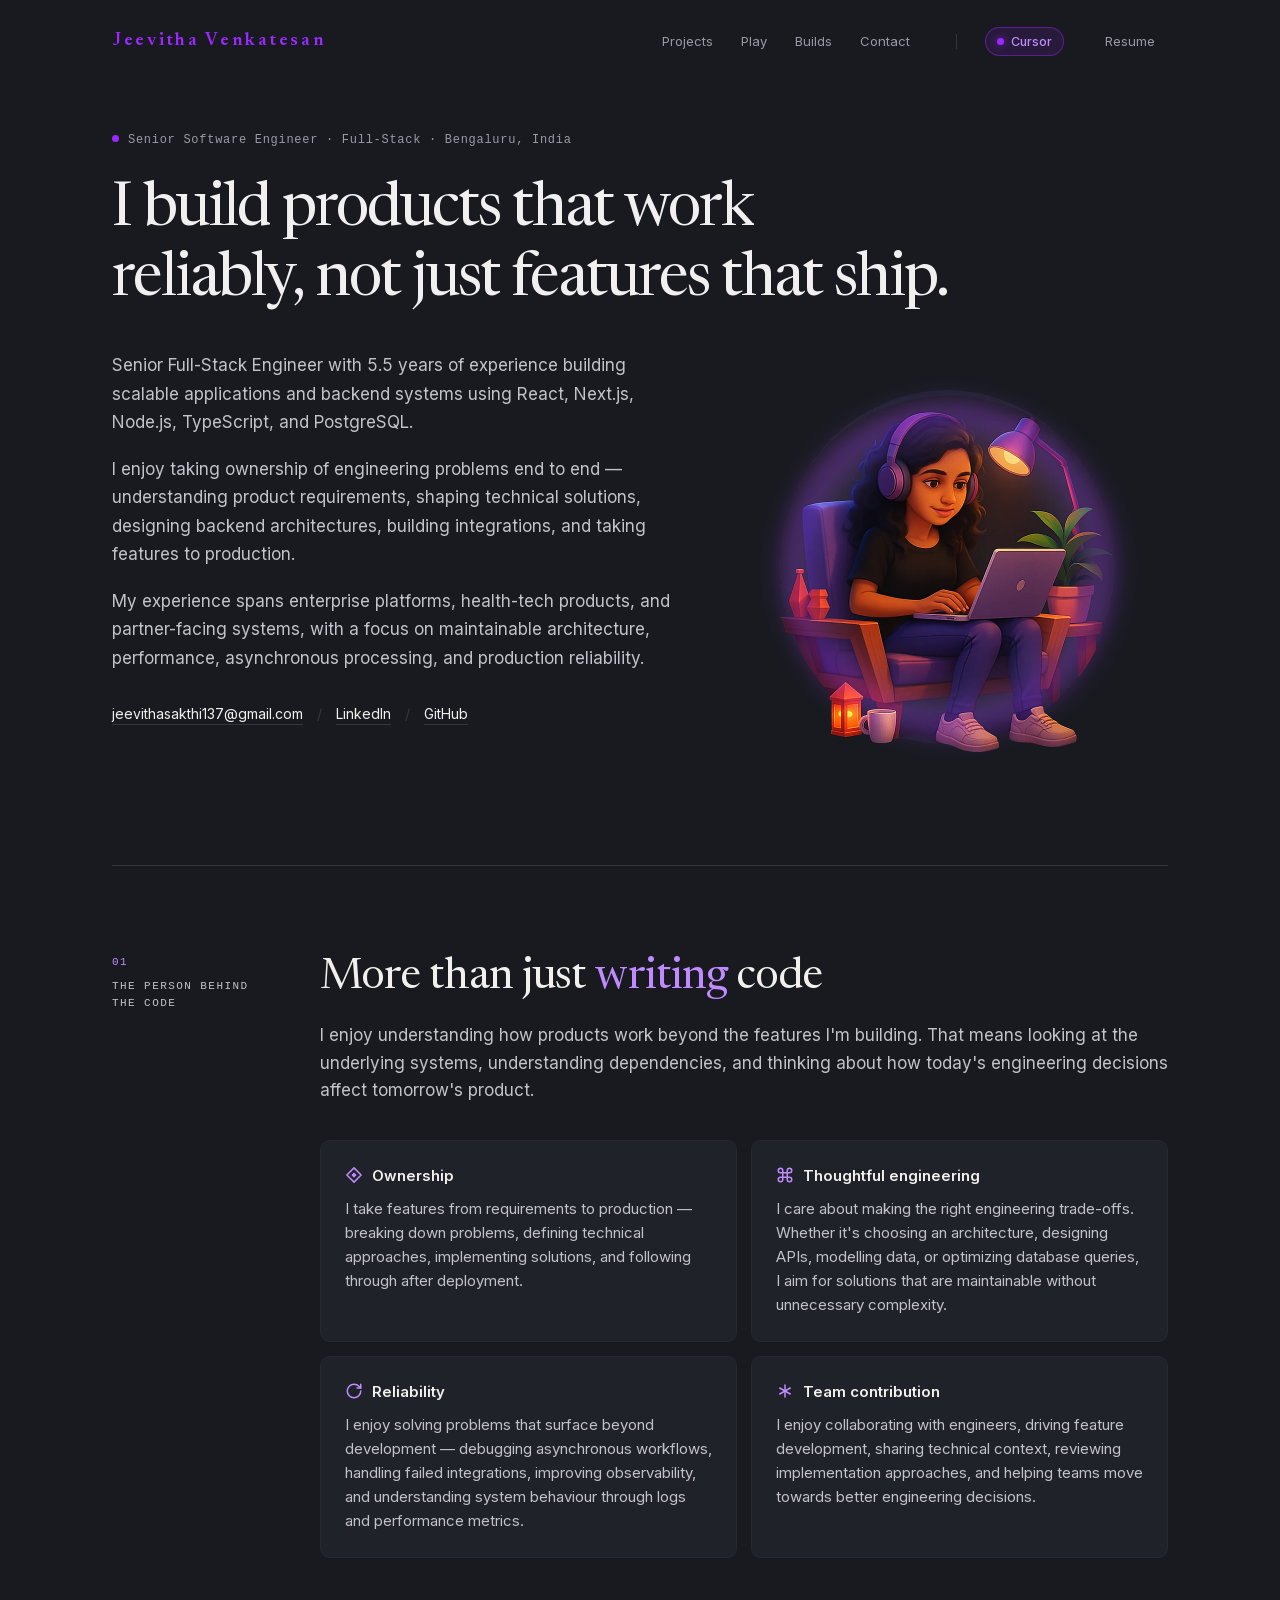
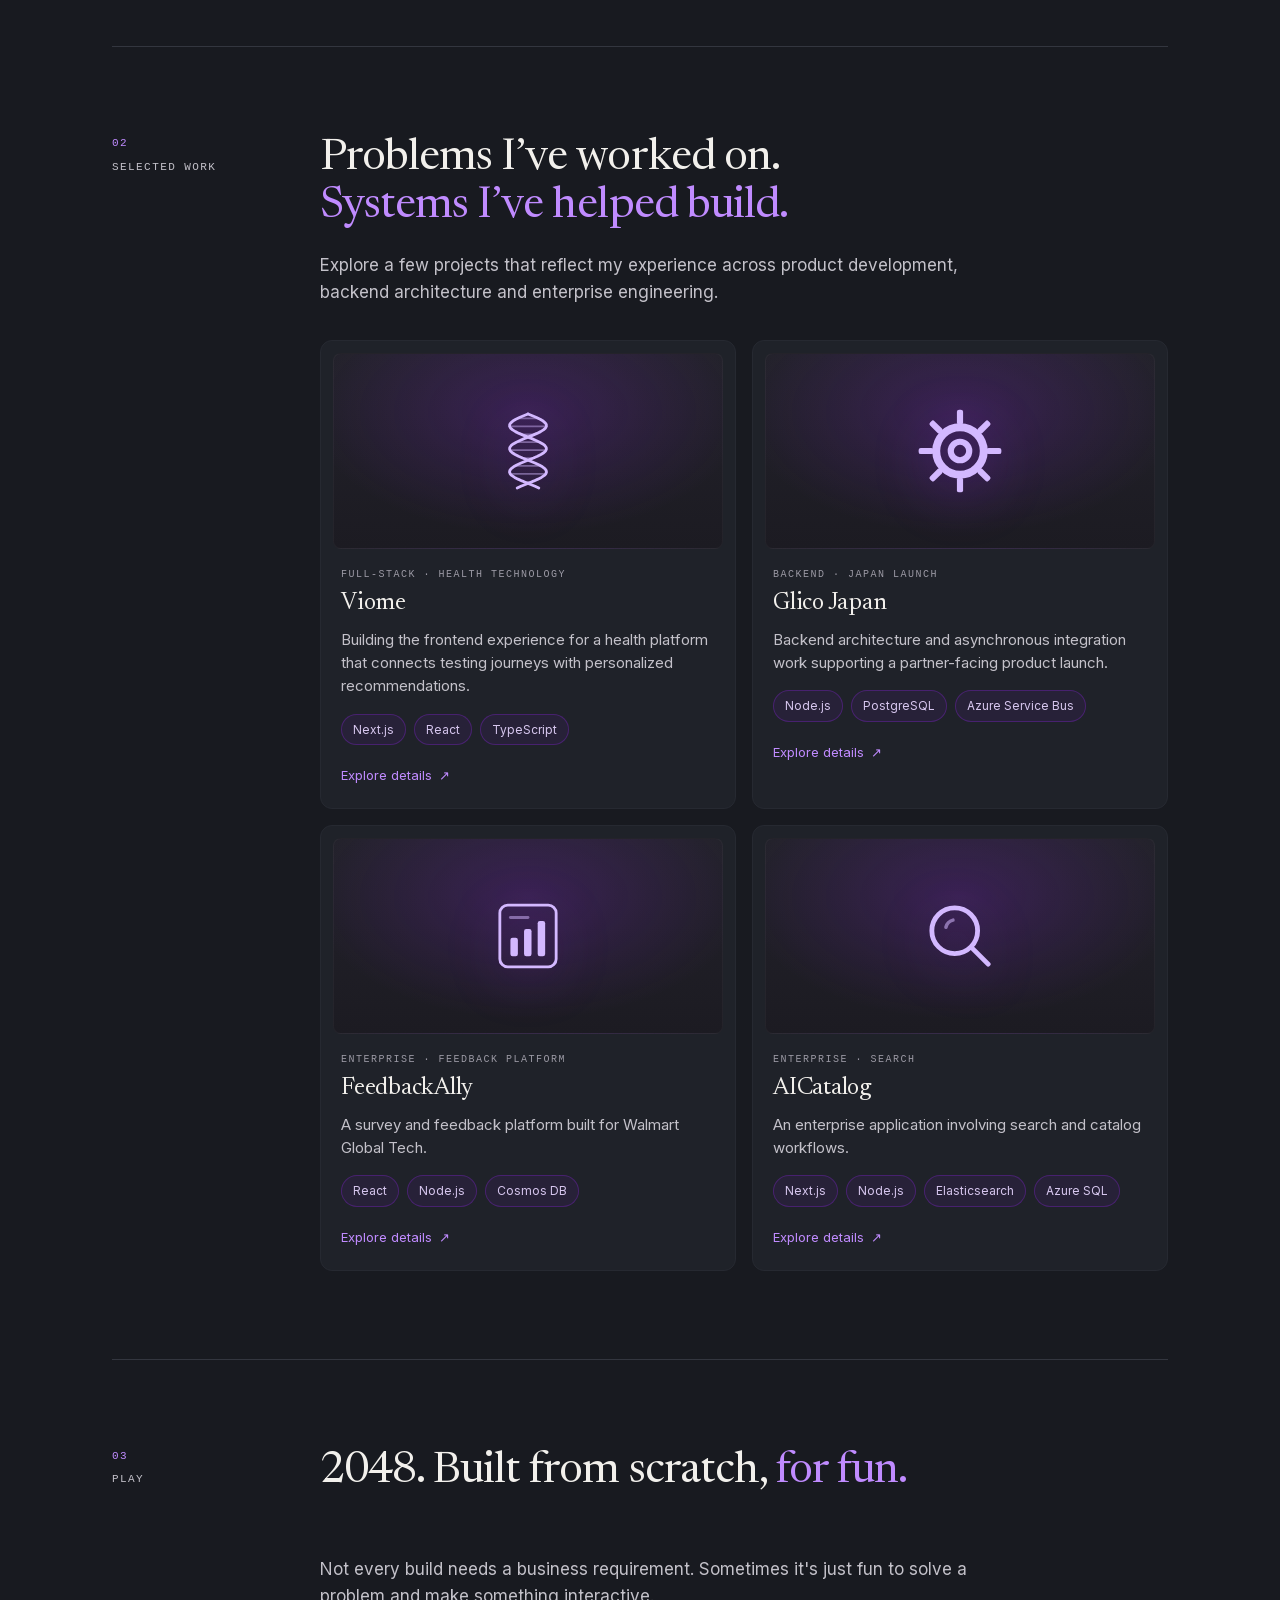
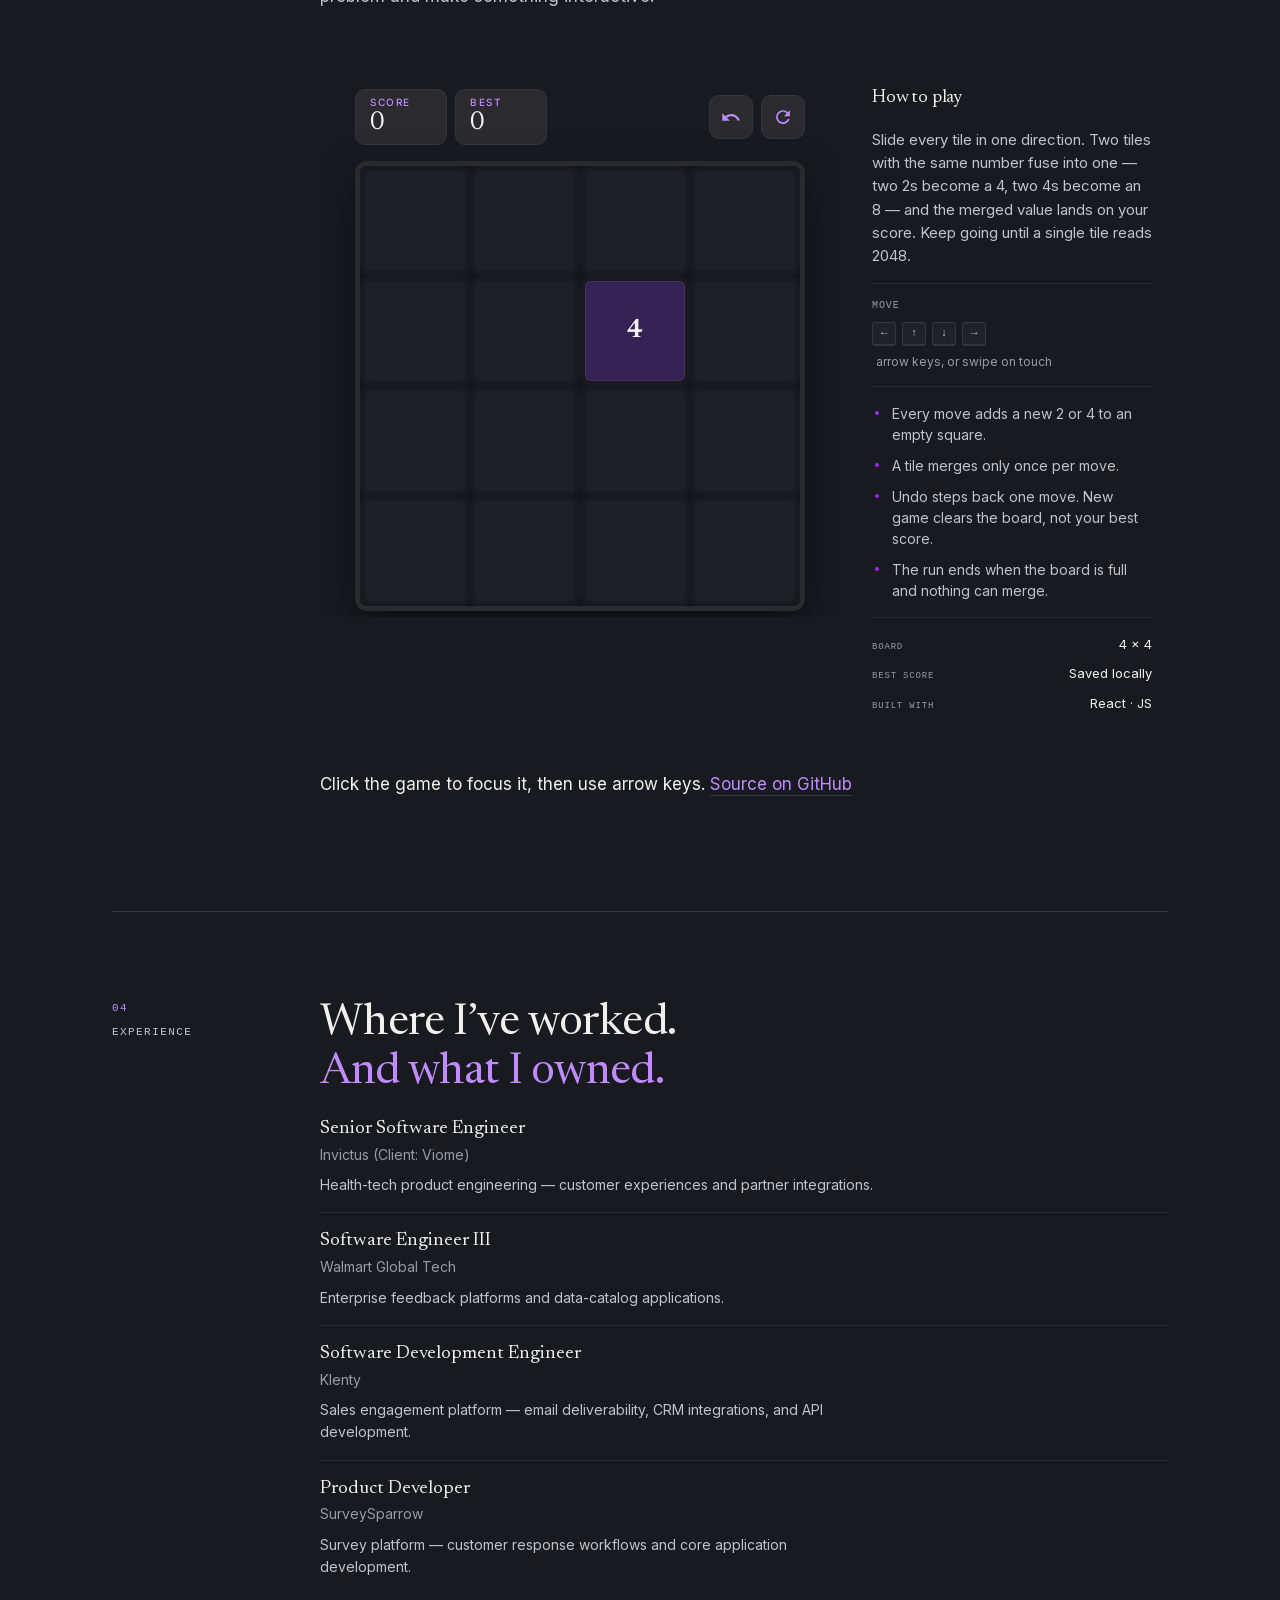
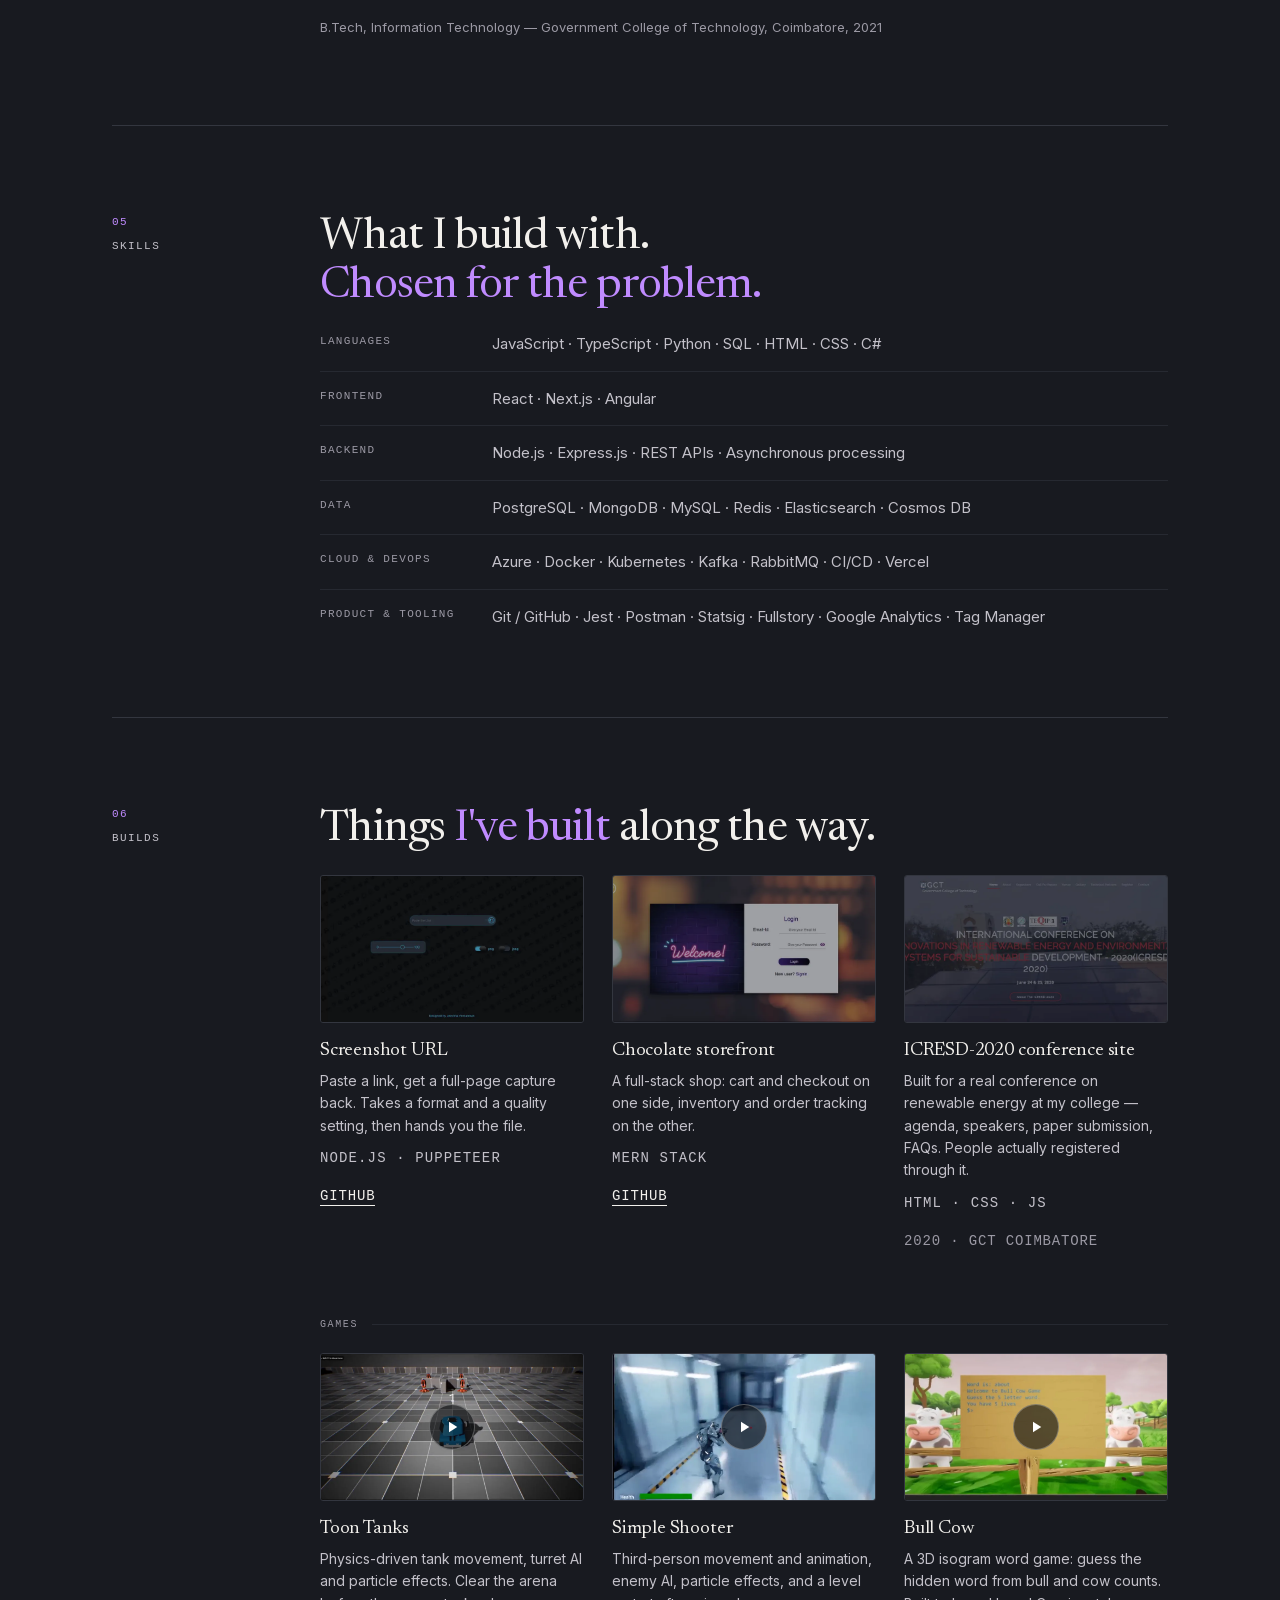
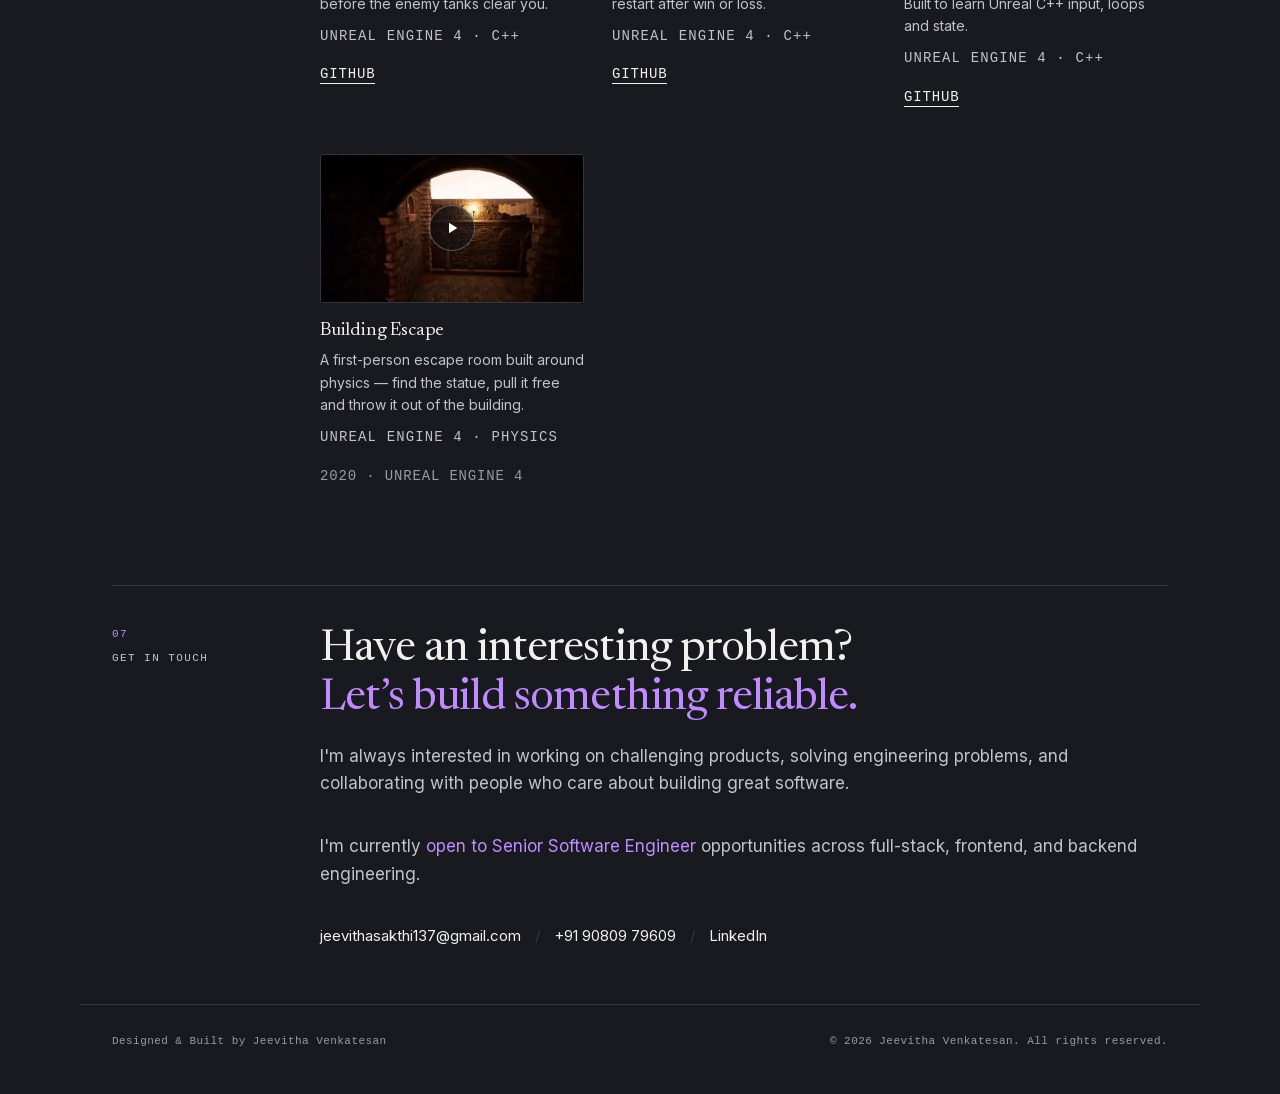
==== commit d70b34e5: "🚀 Deploy portfolio 0afb692" ====
--- a/index.html
+++ b/index.html
@@ -26,9 +26,7 @@
 <link rel="icon" href="/favicon-48.png" sizes="48x48" type="image/png">
 <link rel="icon" href="/icon-192.png" sizes="192x192" type="image/png">
 <link rel="apple-touch-icon" sizes="180x180" href="/apple-touch-icon.png">
-<link rel="preconnect" href="https://fonts.googleapis.com">
-<link rel="preconnect" href="https://fonts.gstatic.com" crossorigin>
-<link href="https://fonts.googleapis.com/css2?family=Newsreader:ital,opsz,wght@0,6..72,300..600;1,6..72,300..500&family=Inter:wght@400;500;600&display=swap" rel="stylesheet">
+<link rel="stylesheet" href="/fonts/fonts.css">
 
 <script type="application/ld+json">
 {
@@ -46,7 +44,7 @@
   "knowsAbout": ["React", "Node.js", "TypeScript", "PostgreSQL", "Azure", "Microservices"]
 }
 </script>
-  <script type="module" crossorigin src="/assets/index-98-kWvKj.js"></script>
+  <script type="module" crossorigin src="/assets/index-Dku9z5ST.js"></script>
   <link rel="stylesheet" crossorigin href="/assets/index-DaO1y2UQ.css">
 </head>
 <body>
--- a/fonts/fonts.css
+++ b/fonts/fonts.css
@@ -0,0 +1,243 @@
+/* cyrillic-ext */
+@font-face {
+  font-family: 'Inter';
+  font-style: normal;
+  font-weight: 400;
+  font-display: swap;
+  src: url(/fonts/UcC73FwrK3iLTeHuS_nVMrMxCp50SjIa2JL7W0Q5n-wU.woff2) format('woff2');
+  unicode-range: U+0460-052F, U+1C80-1C8A, U+20B4, U+2DE0-2DFF, U+A640-A69F, U+FE2E-FE2F;
+}
+/* cyrillic */
+@font-face {
+  font-family: 'Inter';
+  font-style: normal;
+  font-weight: 400;
+  font-display: swap;
+  src: url(/fonts/UcC73FwrK3iLTeHuS_nVMrMxCp50SjIa0ZL7W0Q5n-wU.woff2) format('woff2');
+  unicode-range: U+0301, U+0400-045F, U+0490-0491, U+04B0-04B1, U+2116;
+}
+/* greek-ext */
+@font-face {
+  font-family: 'Inter';
+  font-style: normal;
+  font-weight: 400;
+  font-display: swap;
+  src: url(/fonts/UcC73FwrK3iLTeHuS_nVMrMxCp50SjIa2ZL7W0Q5n-wU.woff2) format('woff2');
+  unicode-range: U+1F00-1FFF;
+}
+/* greek */
+@font-face {
+  font-family: 'Inter';
+  font-style: normal;
+  font-weight: 400;
+  font-display: swap;
+  src: url(/fonts/UcC73FwrK3iLTeHuS_nVMrMxCp50SjIa1pL7W0Q5n-wU.woff2) format('woff2');
+  unicode-range: U+0370-0377, U+037A-037F, U+0384-038A, U+038C, U+038E-03A1, U+03A3-03FF;
+}
+/* vietnamese */
+@font-face {
+  font-family: 'Inter';
+  font-style: normal;
+  font-weight: 400;
+  font-display: swap;
+  src: url(/fonts/UcC73FwrK3iLTeHuS_nVMrMxCp50SjIa2pL7W0Q5n-wU.woff2) format('woff2');
+  unicode-range: U+0102-0103, U+0110-0111, U+0128-0129, U+0168-0169, U+01A0-01A1, U+01AF-01B0, U+0300-0301, U+0303-0304, U+0308-0309, U+0323, U+0329, U+1EA0-1EF9, U+20AB;
+}
+/* latin-ext */
+@font-face {
+  font-family: 'Inter';
+  font-style: normal;
+  font-weight: 400;
+  font-display: swap;
+  src: url(/fonts/UcC73FwrK3iLTeHuS_nVMrMxCp50SjIa25L7W0Q5n-wU.woff2) format('woff2');
+  unicode-range: U+0100-02BA, U+02BD-02C5, U+02C7-02CC, U+02CE-02D7, U+02DD-02FF, U+0304, U+0308, U+0329, U+1D00-1DBF, U+1E00-1E9F, U+1EF2-1EFF, U+2020, U+20A0-20AB, U+20AD-20C4, U+2113, U+2C60-2C7F, U+A720-A7FF;
+}
+/* latin */
+@font-face {
+  font-family: 'Inter';
+  font-style: normal;
+  font-weight: 400;
+  font-display: swap;
+  src: url(/fonts/UcC73FwrK3iLTeHuS_nVMrMxCp50SjIa1ZL7W0Q5nw.woff2) format('woff2');
+  unicode-range: U+0000-00FF, U+0131, U+0152-0153, U+02BB-02BC, U+02C6, U+02DA, U+02DC, U+0304, U+0308, U+0329, U+2000-206F, U+20AC, U+2122, U+2191, U+2193, U+2212, U+2215, U+FEFF, U+FFFD;
+}
+/* cyrillic-ext */
+@font-face {
+  font-family: 'Inter';
+  font-style: normal;
+  font-weight: 500;
+  font-display: swap;
+  src: url(/fonts/UcC73FwrK3iLTeHuS_nVMrMxCp50SjIa2JL7W0Q5n-wU.woff2) format('woff2');
+  unicode-range: U+0460-052F, U+1C80-1C8A, U+20B4, U+2DE0-2DFF, U+A640-A69F, U+FE2E-FE2F;
+}
+/* cyrillic */
+@font-face {
+  font-family: 'Inter';
+  font-style: normal;
+  font-weight: 500;
+  font-display: swap;
+  src: url(/fonts/UcC73FwrK3iLTeHuS_nVMrMxCp50SjIa0ZL7W0Q5n-wU.woff2) format('woff2');
+  unicode-range: U+0301, U+0400-045F, U+0490-0491, U+04B0-04B1, U+2116;
+}
+/* greek-ext */
+@font-face {
+  font-family: 'Inter';
+  font-style: normal;
+  font-weight: 500;
+  font-display: swap;
+  src: url(/fonts/UcC73FwrK3iLTeHuS_nVMrMxCp50SjIa2ZL7W0Q5n-wU.woff2) format('woff2');
+  unicode-range: U+1F00-1FFF;
+}
+/* greek */
+@font-face {
+  font-family: 'Inter';
+  font-style: normal;
+  font-weight: 500;
+  font-display: swap;
+  src: url(/fonts/UcC73FwrK3iLTeHuS_nVMrMxCp50SjIa1pL7W0Q5n-wU.woff2) format('woff2');
+  unicode-range: U+0370-0377, U+037A-037F, U+0384-038A, U+038C, U+038E-03A1, U+03A3-03FF;
+}
+/* vietnamese */
+@font-face {
+  font-family: 'Inter';
+  font-style: normal;
+  font-weight: 500;
+  font-display: swap;
+  src: url(/fonts/UcC73FwrK3iLTeHuS_nVMrMxCp50SjIa2pL7W0Q5n-wU.woff2) format('woff2');
+  unicode-range: U+0102-0103, U+0110-0111, U+0128-0129, U+0168-0169, U+01A0-01A1, U+01AF-01B0, U+0300-0301, U+0303-0304, U+0308-0309, U+0323, U+0329, U+1EA0-1EF9, U+20AB;
+}
+/* latin-ext */
+@font-face {
+  font-family: 'Inter';
+  font-style: normal;
+  font-weight: 500;
+  font-display: swap;
+  src: url(/fonts/UcC73FwrK3iLTeHuS_nVMrMxCp50SjIa25L7W0Q5n-wU.woff2) format('woff2');
+  unicode-range: U+0100-02BA, U+02BD-02C5, U+02C7-02CC, U+02CE-02D7, U+02DD-02FF, U+0304, U+0308, U+0329, U+1D00-1DBF, U+1E00-1E9F, U+1EF2-1EFF, U+2020, U+20A0-20AB, U+20AD-20C4, U+2113, U+2C60-2C7F, U+A720-A7FF;
+}
+/* latin */
+@font-face {
+  font-family: 'Inter';
+  font-style: normal;
+  font-weight: 500;
+  font-display: swap;
+  src: url(/fonts/UcC73FwrK3iLTeHuS_nVMrMxCp50SjIa1ZL7W0Q5nw.woff2) format('woff2');
+  unicode-range: U+0000-00FF, U+0131, U+0152-0153, U+02BB-02BC, U+02C6, U+02DA, U+02DC, U+0304, U+0308, U+0329, U+2000-206F, U+20AC, U+2122, U+2191, U+2193, U+2212, U+2215, U+FEFF, U+FFFD;
+}
+/* cyrillic-ext */
+@font-face {
+  font-family: 'Inter';
+  font-style: normal;
+  font-weight: 600;
+  font-display: swap;
+  src: url(/fonts/UcC73FwrK3iLTeHuS_nVMrMxCp50SjIa2JL7W0Q5n-wU.woff2) format('woff2');
+  unicode-range: U+0460-052F, U+1C80-1C8A, U+20B4, U+2DE0-2DFF, U+A640-A69F, U+FE2E-FE2F;
+}
+/* cyrillic */
+@font-face {
+  font-family: 'Inter';
+  font-style: normal;
+  font-weight: 600;
+  font-display: swap;
+  src: url(/fonts/UcC73FwrK3iLTeHuS_nVMrMxCp50SjIa0ZL7W0Q5n-wU.woff2) format('woff2');
+  unicode-range: U+0301, U+0400-045F, U+0490-0491, U+04B0-04B1, U+2116;
+}
+/* greek-ext */
+@font-face {
+  font-family: 'Inter';
+  font-style: normal;
+  font-weight: 600;
+  font-display: swap;
+  src: url(/fonts/UcC73FwrK3iLTeHuS_nVMrMxCp50SjIa2ZL7W0Q5n-wU.woff2) format('woff2');
+  unicode-range: U+1F00-1FFF;
+}
+/* greek */
+@font-face {
+  font-family: 'Inter';
+  font-style: normal;
+  font-weight: 600;
+  font-display: swap;
+  src: url(/fonts/UcC73FwrK3iLTeHuS_nVMrMxCp50SjIa1pL7W0Q5n-wU.woff2) format('woff2');
+  unicode-range: U+0370-0377, U+037A-037F, U+0384-038A, U+038C, U+038E-03A1, U+03A3-03FF;
+}
+/* vietnamese */
+@font-face {
+  font-family: 'Inter';
+  font-style: normal;
+  font-weight: 600;
+  font-display: swap;
+  src: url(/fonts/UcC73FwrK3iLTeHuS_nVMrMxCp50SjIa2pL7W0Q5n-wU.woff2) format('woff2');
+  unicode-range: U+0102-0103, U+0110-0111, U+0128-0129, U+0168-0169, U+01A0-01A1, U+01AF-01B0, U+0300-0301, U+0303-0304, U+0308-0309, U+0323, U+0329, U+1EA0-1EF9, U+20AB;
+}
+/* latin-ext */
+@font-face {
+  font-family: 'Inter';
+  font-style: normal;
+  font-weight: 600;
+  font-display: swap;
+  src: url(/fonts/UcC73FwrK3iLTeHuS_nVMrMxCp50SjIa25L7W0Q5n-wU.woff2) format('woff2');
+  unicode-range: U+0100-02BA, U+02BD-02C5, U+02C7-02CC, U+02CE-02D7, U+02DD-02FF, U+0304, U+0308, U+0329, U+1D00-1DBF, U+1E00-1E9F, U+1EF2-1EFF, U+2020, U+20A0-20AB, U+20AD-20C4, U+2113, U+2C60-2C7F, U+A720-A7FF;
+}
+/* latin */
+@font-face {
+  font-family: 'Inter';
+  font-style: normal;
+  font-weight: 600;
+  font-display: swap;
+  src: url(/fonts/UcC73FwrK3iLTeHuS_nVMrMxCp50SjIa1ZL7W0Q5nw.woff2) format('woff2');
+  unicode-range: U+0000-00FF, U+0131, U+0152-0153, U+02BB-02BC, U+02C6, U+02DA, U+02DC, U+0304, U+0308, U+0329, U+2000-206F, U+20AC, U+2122, U+2191, U+2193, U+2212, U+2215, U+FEFF, U+FFFD;
+}
+/* vietnamese */
+@font-face {
+  font-family: 'Newsreader';
+  font-style: italic;
+  font-weight: 300 500;
+  font-display: swap;
+  src: url(/fonts/cY9CfjOCX1hbuyalUrK439vCgYhCBJWxZCPp.woff2) format('woff2');
+  unicode-range: U+0102-0103, U+0110-0111, U+0128-0129, U+0168-0169, U+01A0-01A1, U+01AF-01B0, U+0300-0301, U+0303-0304, U+0308-0309, U+0323, U+0329, U+1EA0-1EF9, U+20AB;
+}
+/* latin-ext */
+@font-face {
+  font-family: 'Newsreader';
+  font-style: italic;
+  font-weight: 300 500;
+  font-display: swap;
+  src: url(/fonts/cY9CfjOCX1hbuyalUrK439vCgIhCBJWxZCPp.woff2) format('woff2');
+  unicode-range: U+0100-02BA, U+02BD-02C5, U+02C7-02CC, U+02CE-02D7, U+02DD-02FF, U+0304, U+0308, U+0329, U+1D00-1DBF, U+1E00-1E9F, U+1EF2-1EFF, U+2020, U+20A0-20AB, U+20AD-20C4, U+2113, U+2C60-2C7F, U+A720-A7FF;
+}
+/* latin */
+@font-face {
+  font-family: 'Newsreader';
+  font-style: italic;
+  font-weight: 300 500;
+  font-display: swap;
+  src: url(/fonts/cY9CfjOCX1hbuyalUrK439vCjohCBJWxZA.woff2) format('woff2');
+  unicode-range: U+0000-00FF, U+0131, U+0152-0153, U+02BB-02BC, U+02C6, U+02DA, U+02DC, U+0304, U+0308, U+0329, U+2000-206F, U+20AC, U+2122, U+2191, U+2193, U+2212, U+2215, U+FEFF, U+FFFD;
+}
+/* vietnamese */
+@font-face {
+  font-family: 'Newsreader';
+  font-style: normal;
+  font-weight: 300 600;
+  font-display: swap;
+  src: url(/fonts/cY9AfjOCX1hbuyalUrK439HyjIJFJpeBZQ.woff2) format('woff2');
+  unicode-range: U+0102-0103, U+0110-0111, U+0128-0129, U+0168-0169, U+01A0-01A1, U+01AF-01B0, U+0300-0301, U+0303-0304, U+0308-0309, U+0323, U+0329, U+1EA0-1EF9, U+20AB;
+}
+/* latin-ext */
+@font-face {
+  font-family: 'Newsreader';
+  font-style: normal;
+  font-weight: 300 600;
+  font-display: swap;
+  src: url(/fonts/cY9AfjOCX1hbuyalUrK439DyjIJFJpeBZQ.woff2) format('woff2');
+  unicode-range: U+0100-02BA, U+02BD-02C5, U+02C7-02CC, U+02CE-02D7, U+02DD-02FF, U+0304, U+0308, U+0329, U+1D00-1DBF, U+1E00-1E9F, U+1EF2-1EFF, U+2020, U+20A0-20AB, U+20AD-20C4, U+2113, U+2C60-2C7F, U+A720-A7FF;
+}
+/* latin */
+@font-face {
+  font-family: 'Newsreader';
+  font-style: normal;
+  font-weight: 300 600;
+  font-display: swap;
+  src: url(/fonts/cY9AfjOCX1hbuyalUrK4397yjIJFJpc.woff2) format('woff2');
+  unicode-range: U+0000-00FF, U+0131, U+0152-0153, U+02BB-02BC, U+02C6, U+02DA, U+02DC, U+0304, U+0308, U+0329, U+2000-206F, U+20AC, U+2122, U+2191, U+2193, U+2212, U+2215, U+FEFF, U+FFFD;
+}
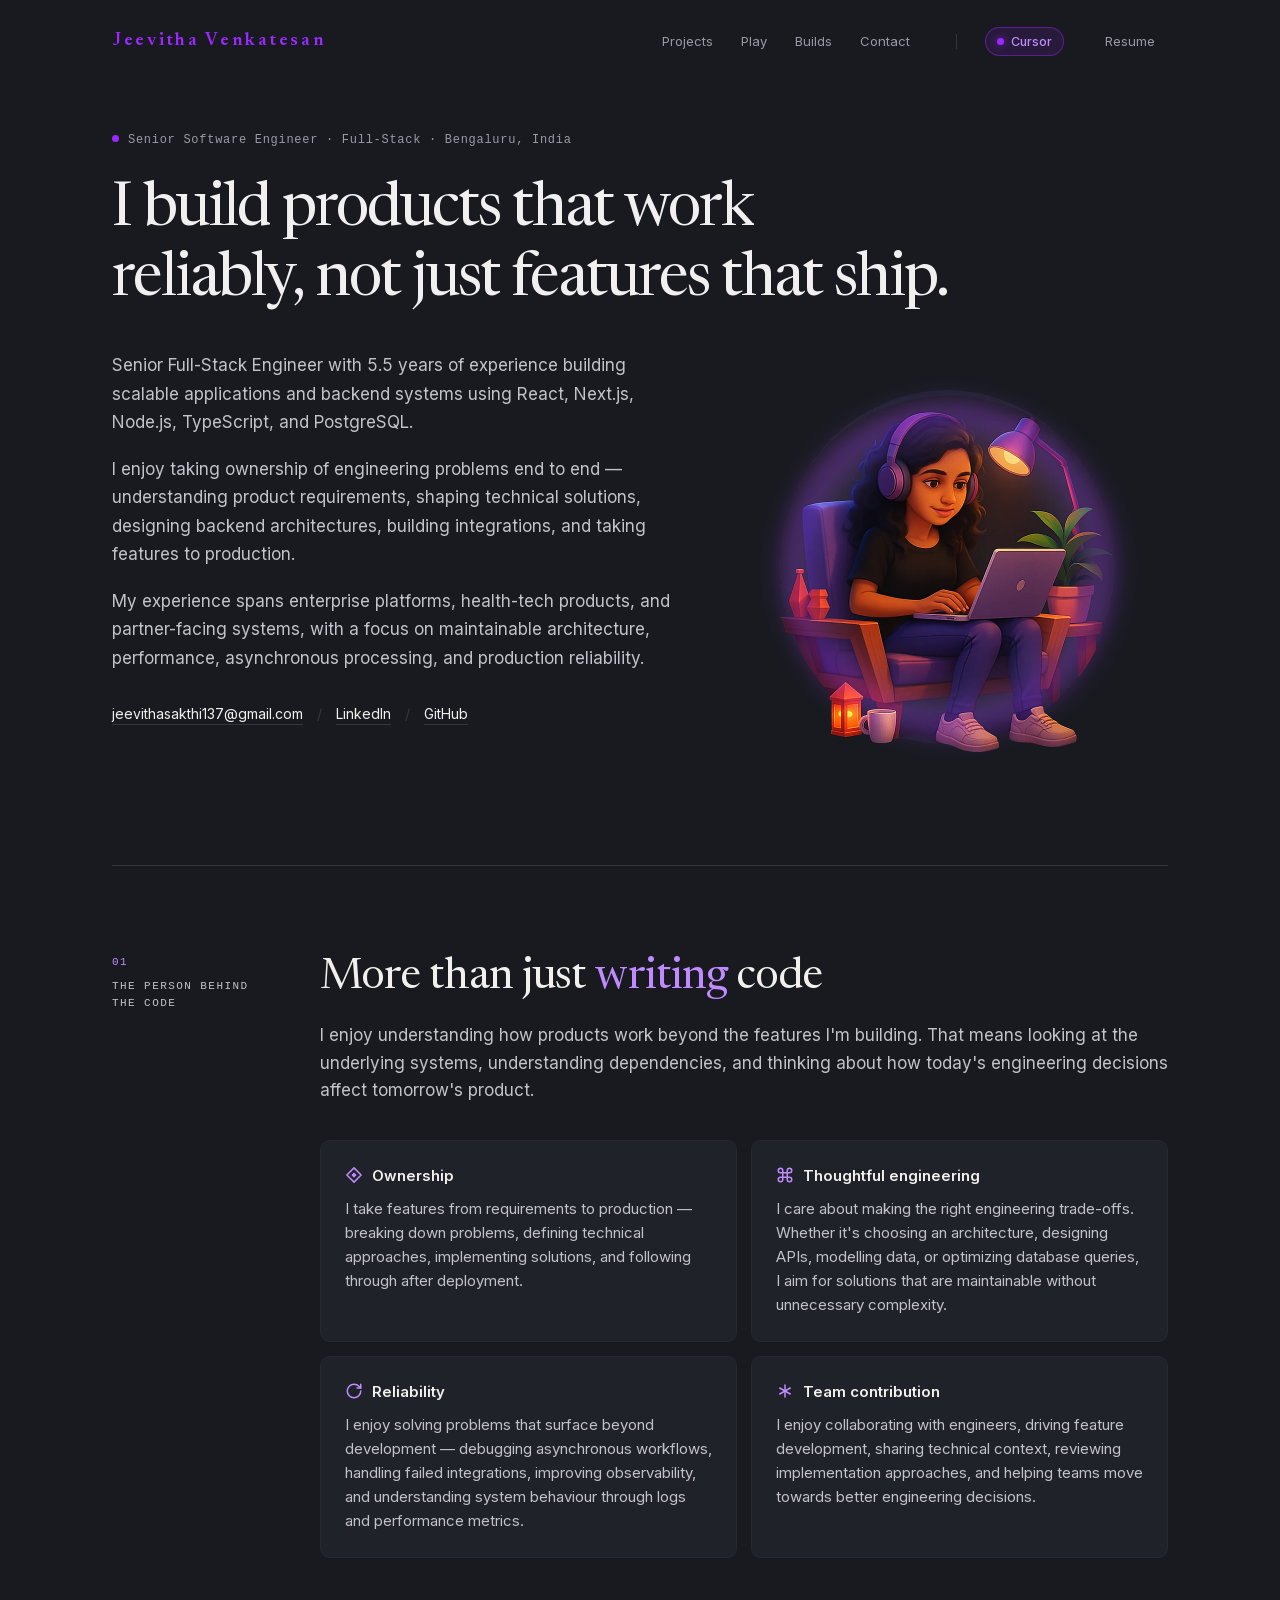
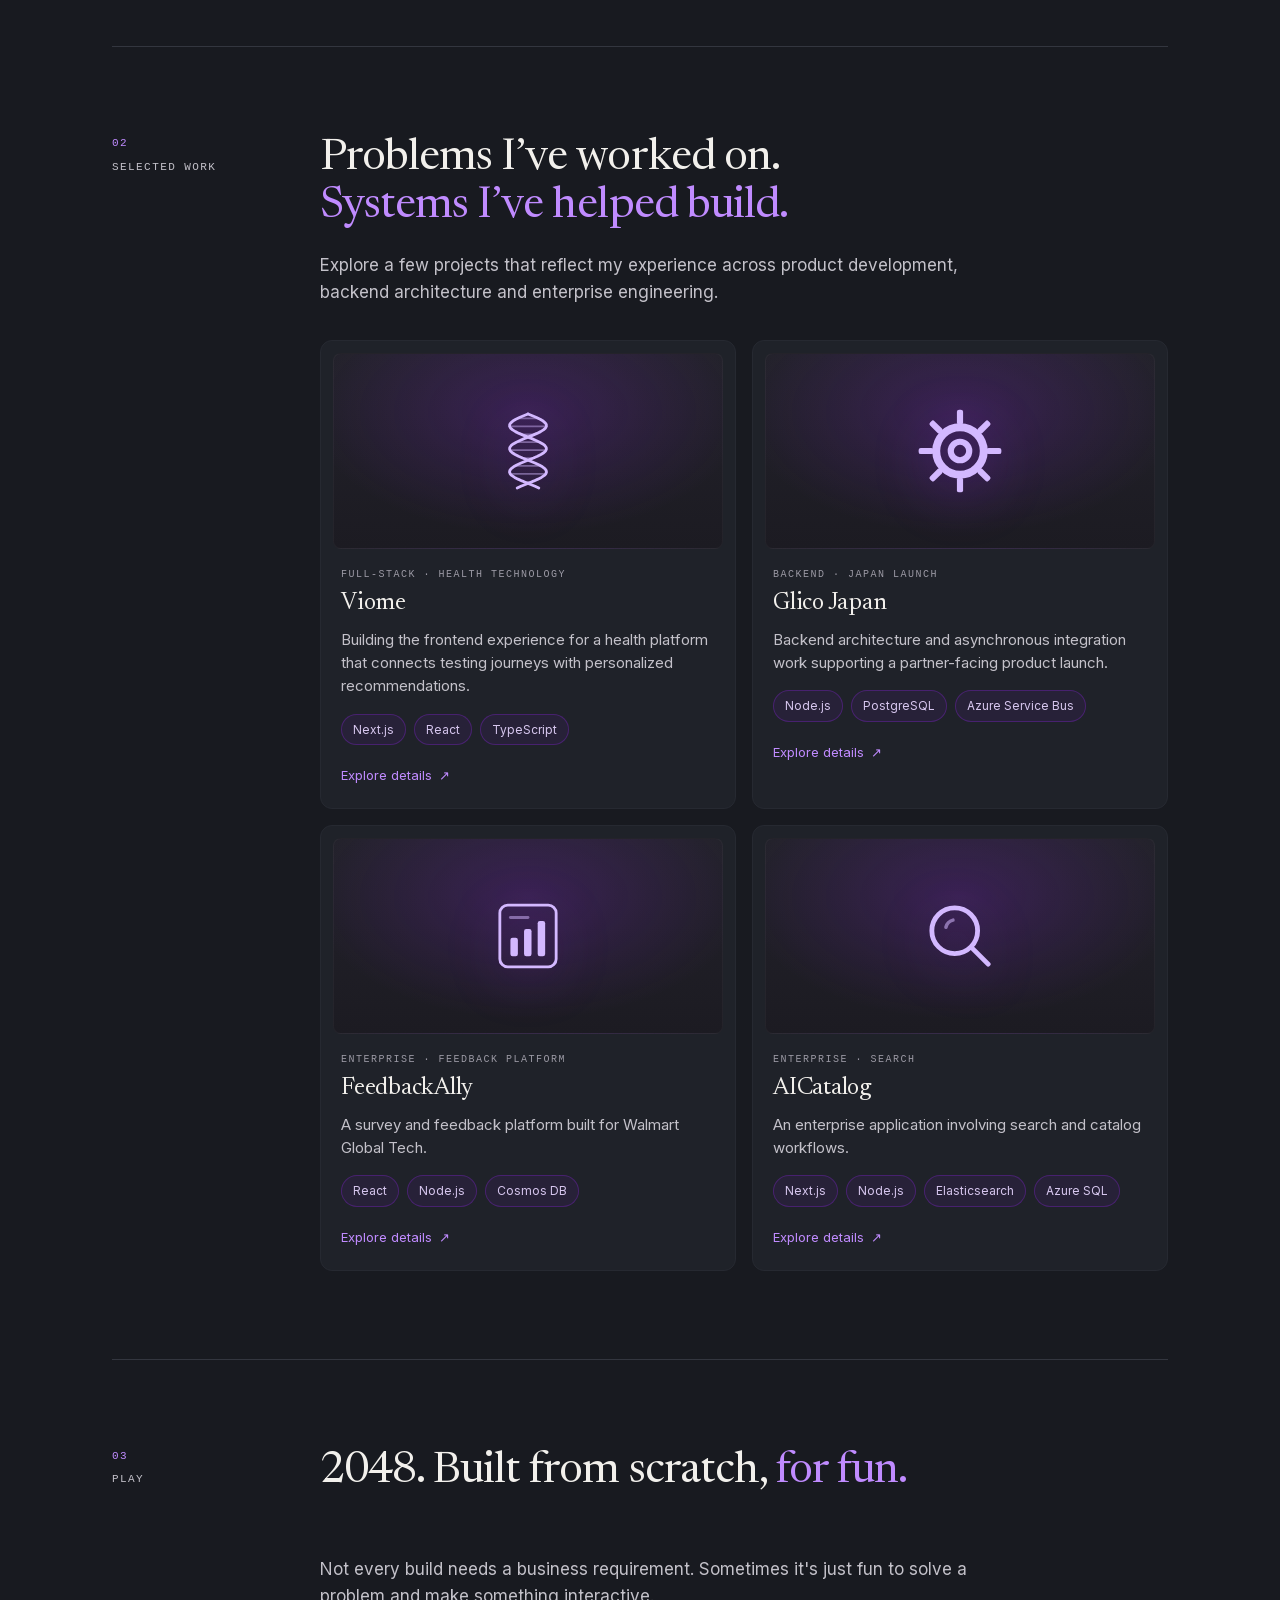
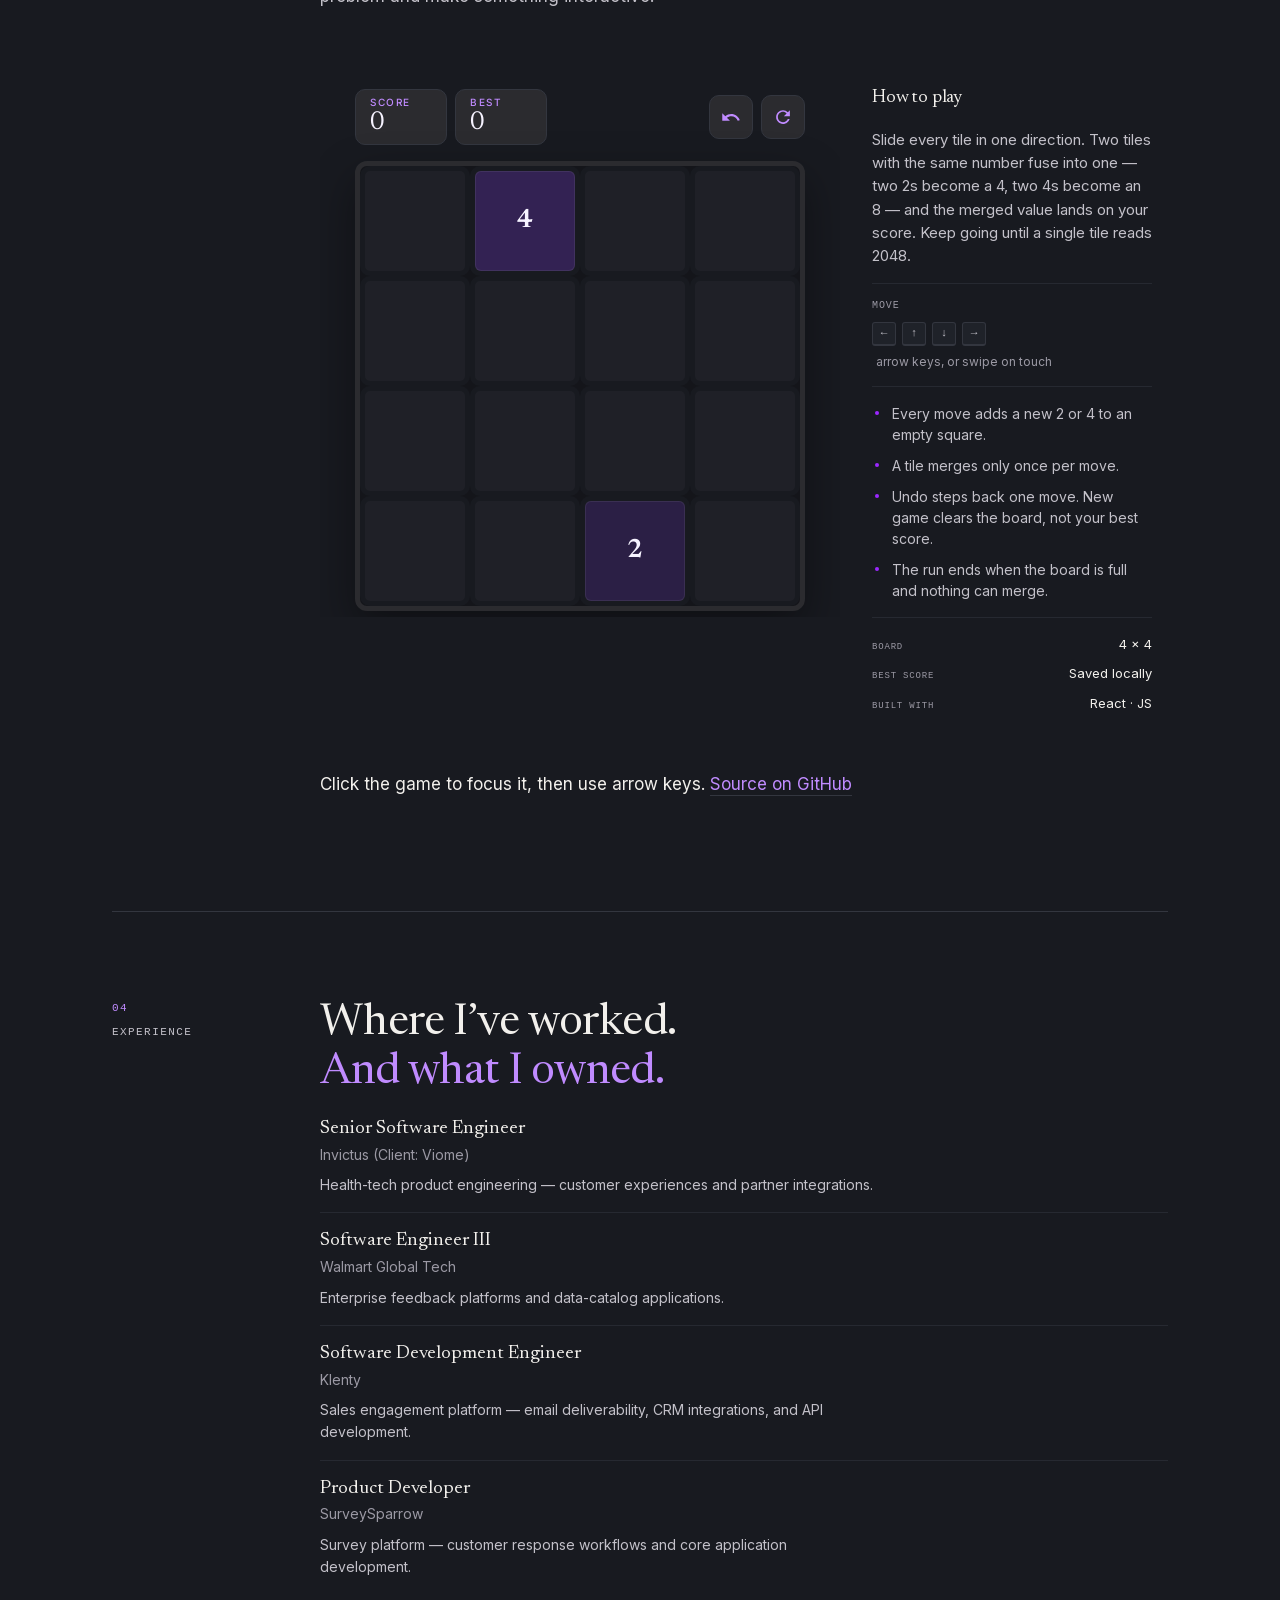
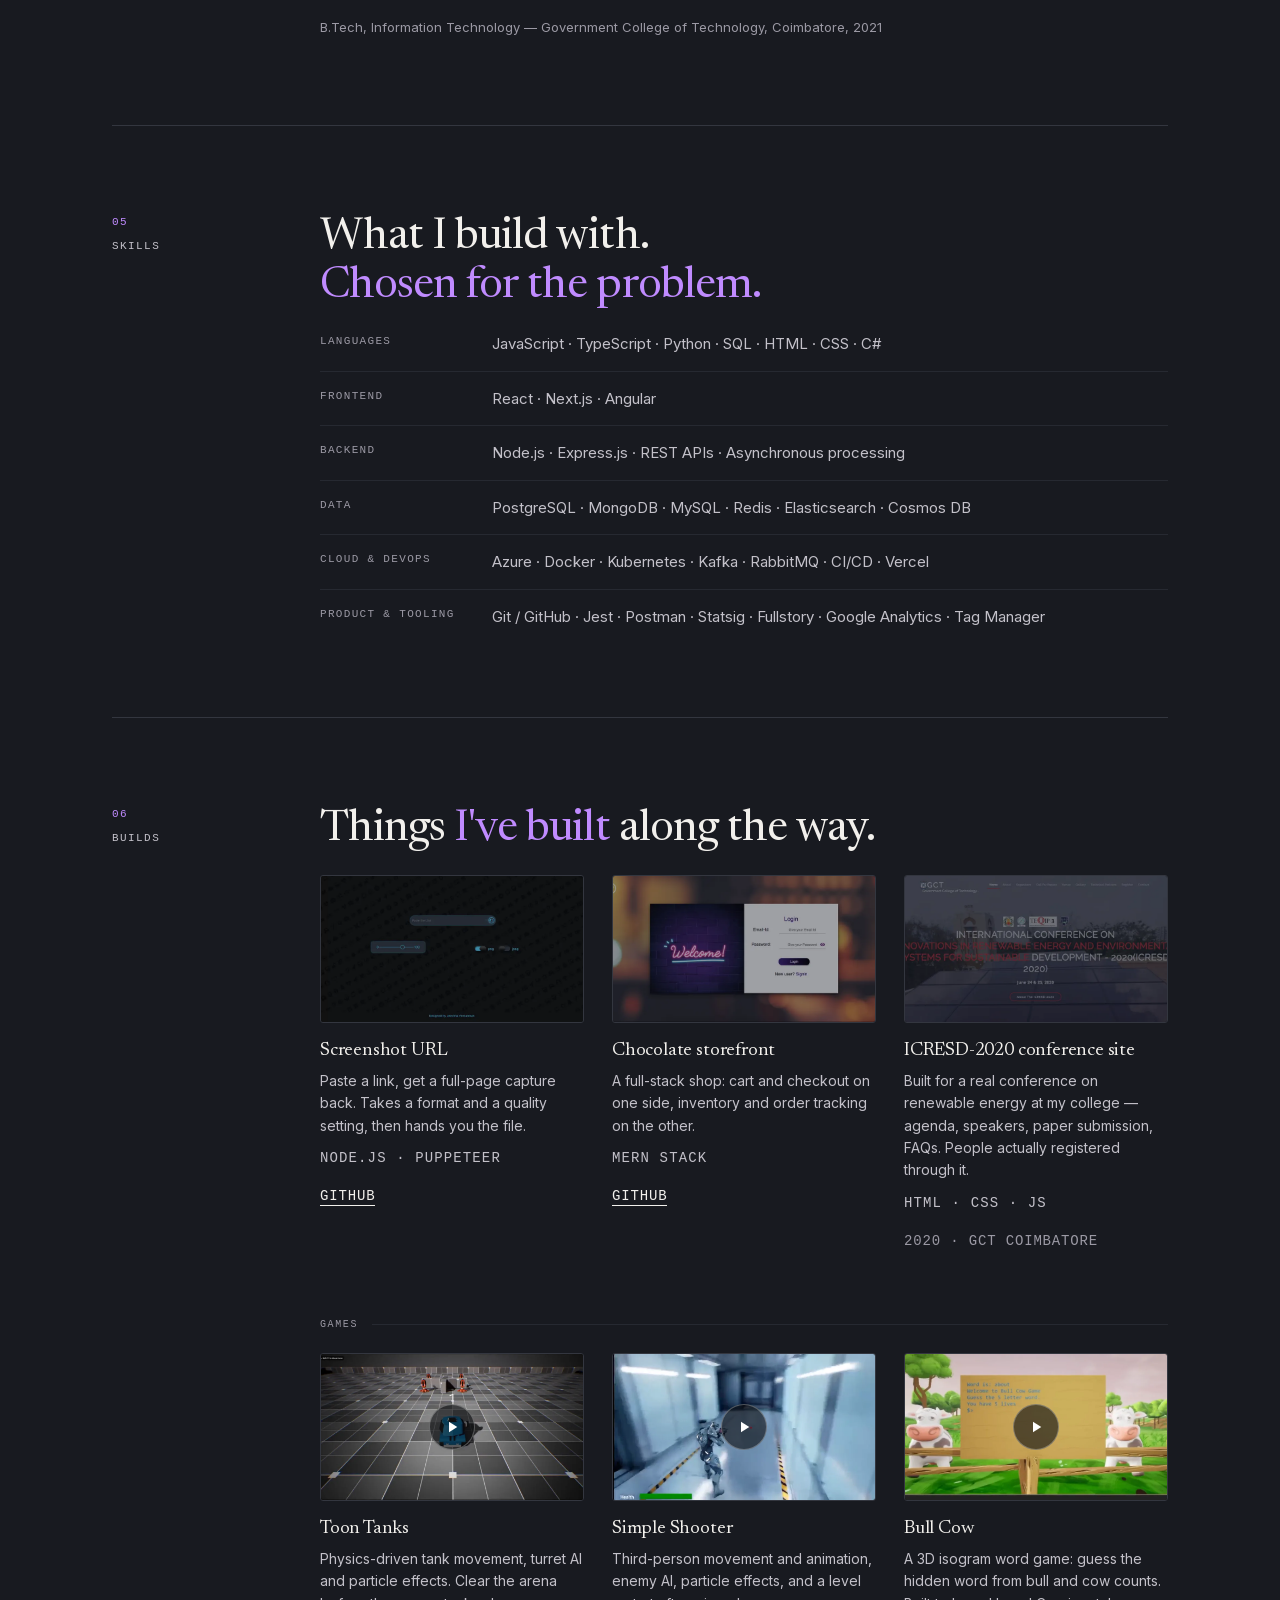
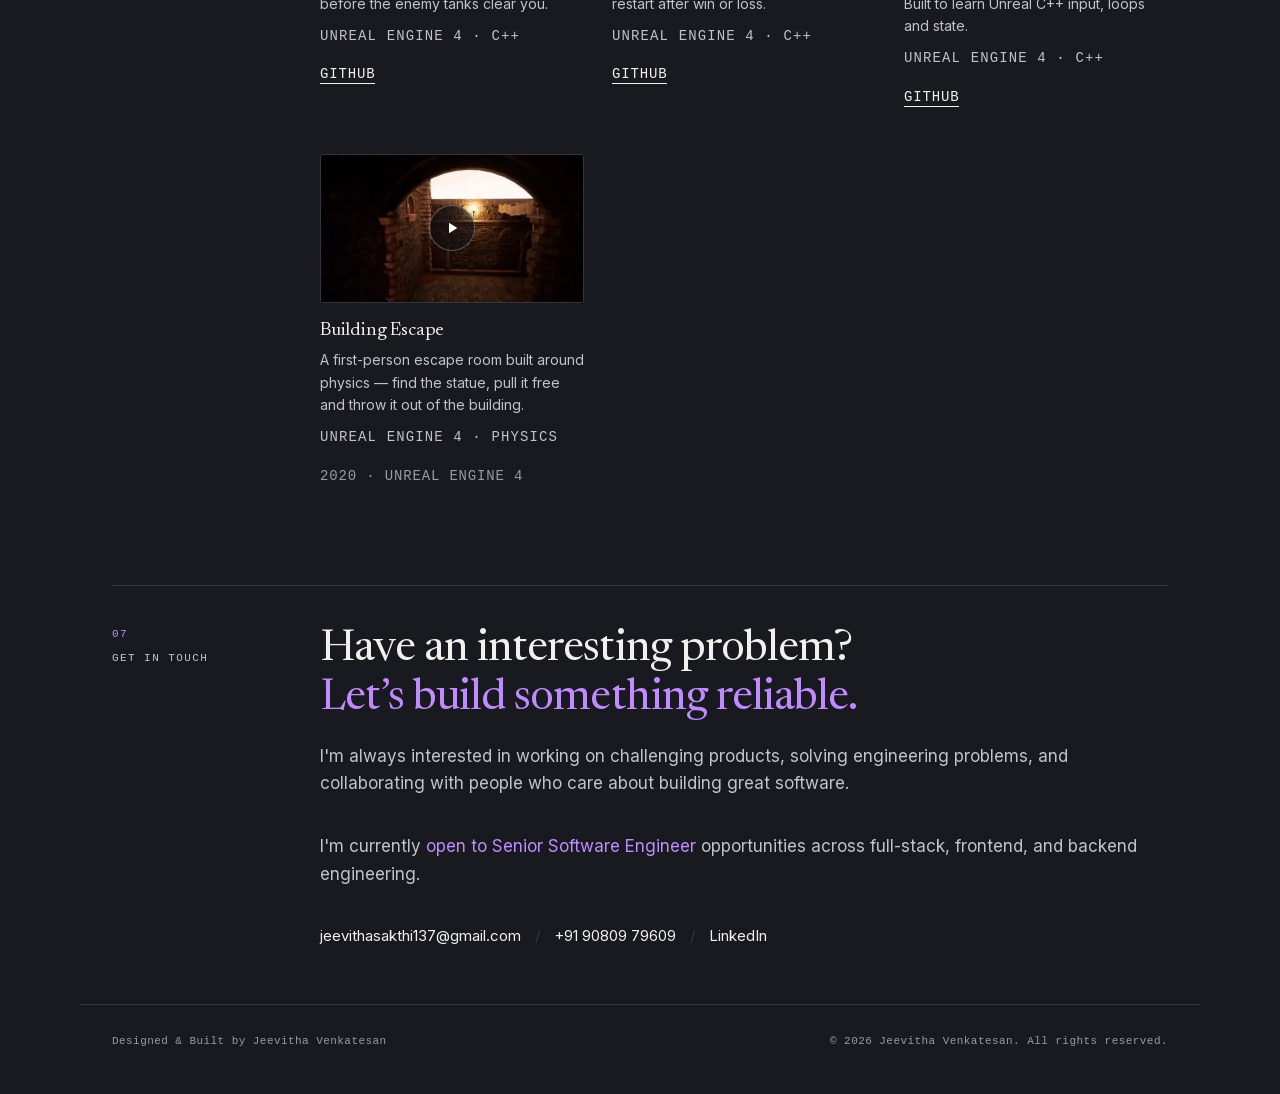
==== commit 9936e476: "🚀 Deploy portfolio 31df729" ====
--- a/index.html
+++ b/index.html
@@ -1,5 +1,8 @@
 <!doctype html>
 <html lang="en">
+<!-- Cloudflare Web Analytics -->
+ <script type='module' src='https://static.cloudflareinsights.com/beacon.min.js' data-cf-beacon='{"token": "206ff1e08c364bb09534b4befecb4db2"}'></script>
+ <!-- End Cloudflare Web Analytics -->
 <head>
 <meta charset="utf-8">
 <meta name="viewport" content="width=device-width, initial-scale=1">
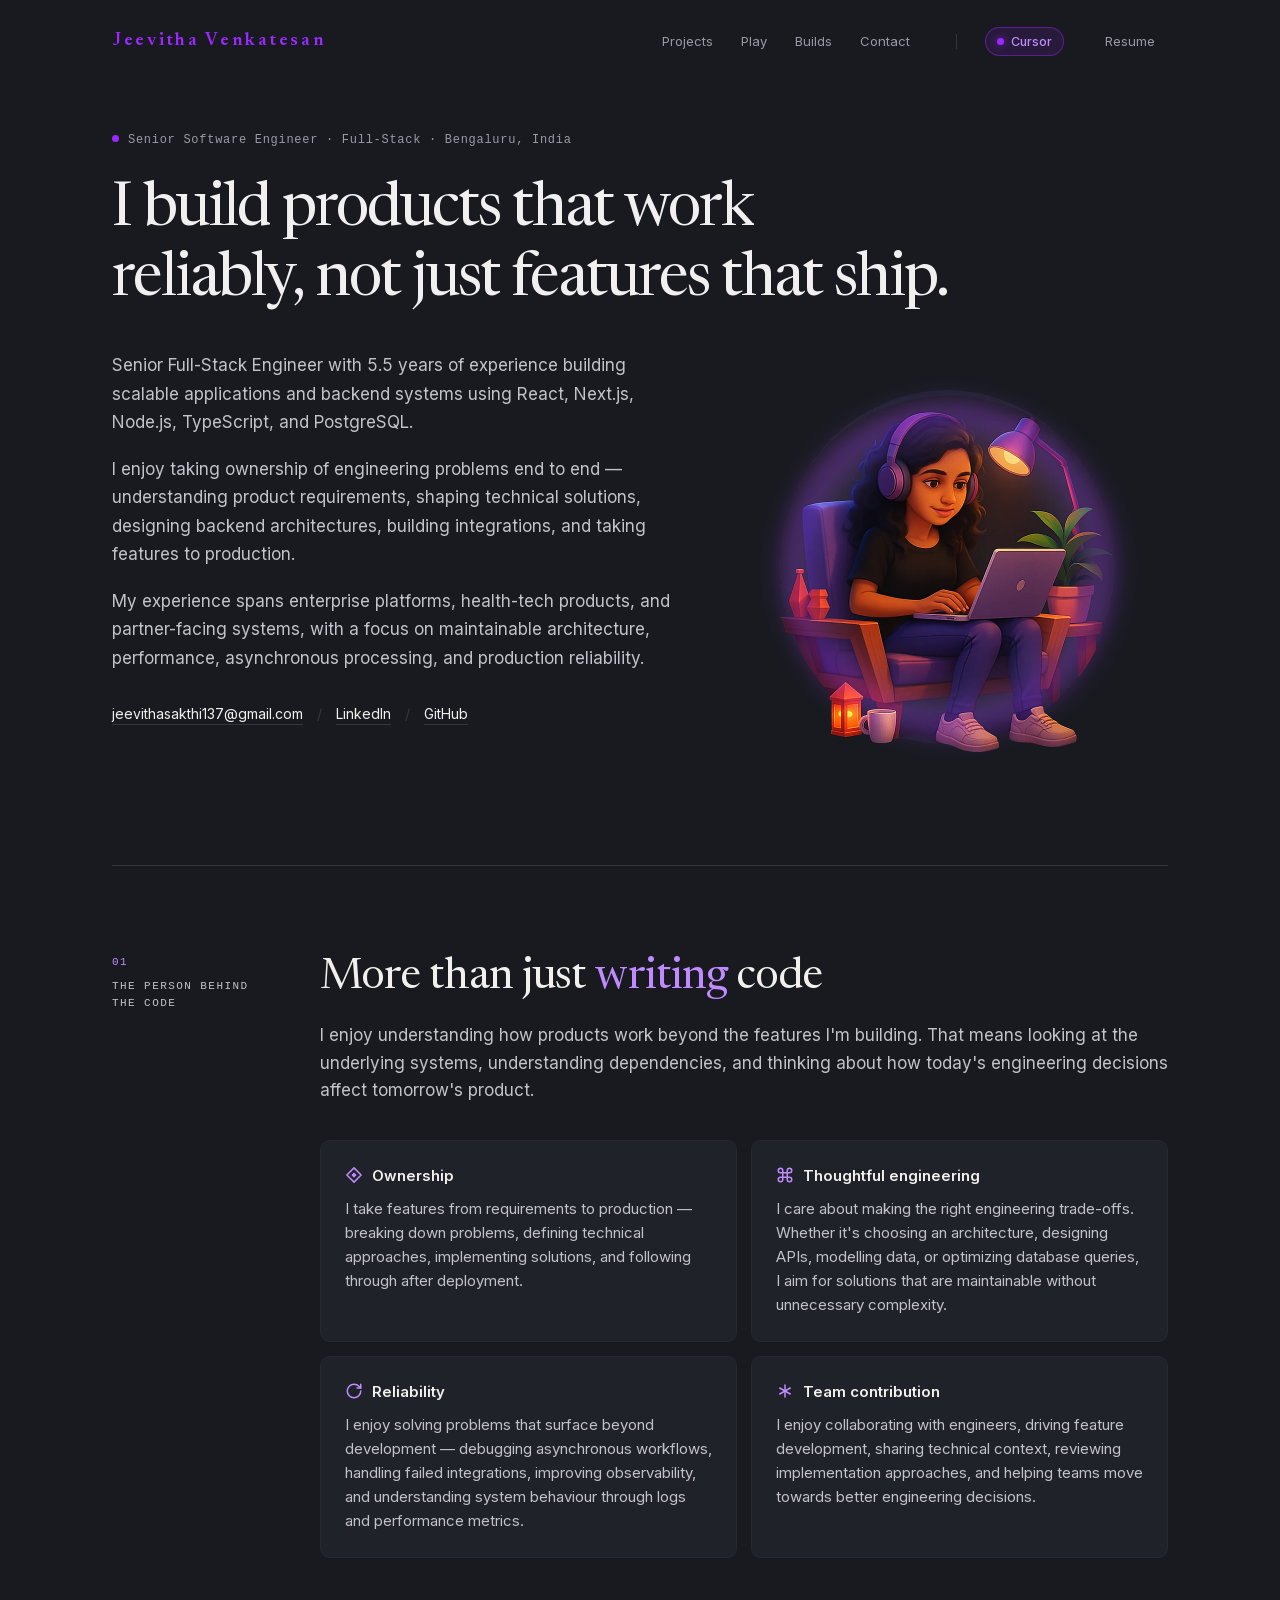
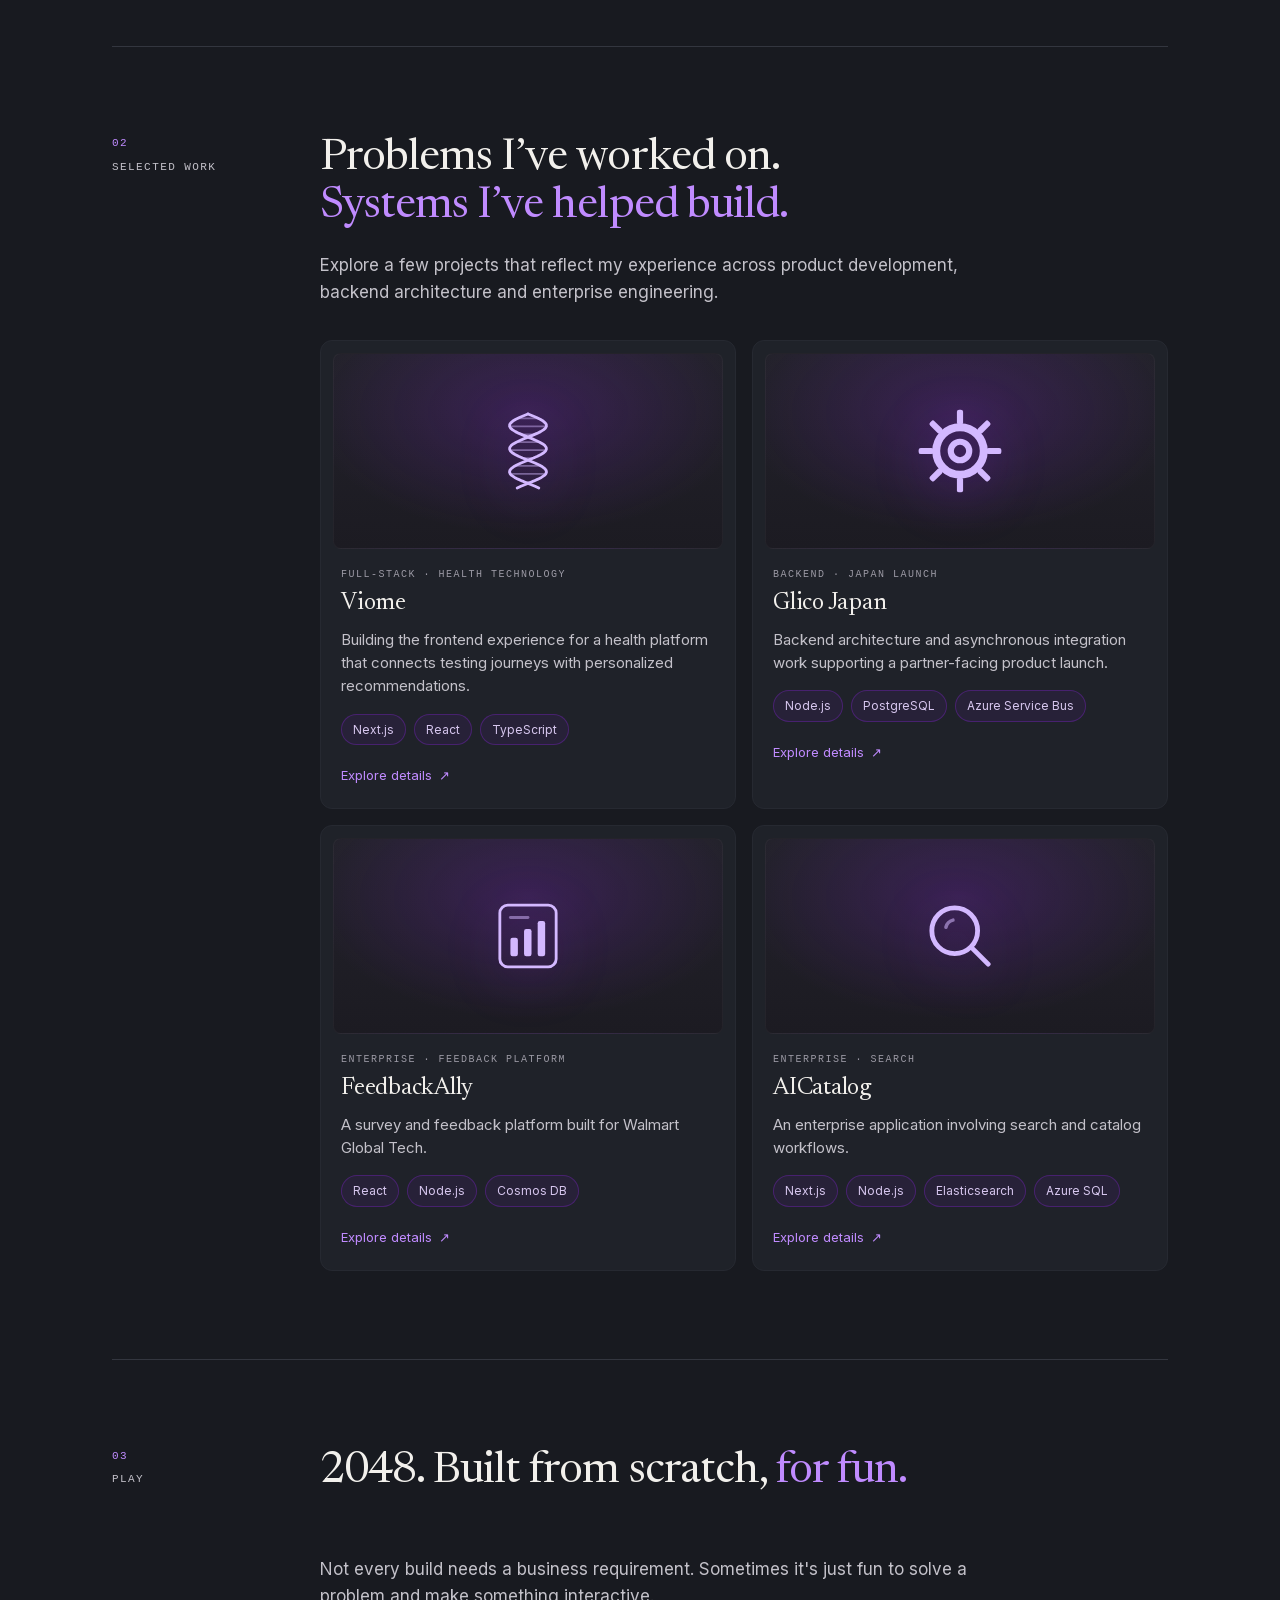
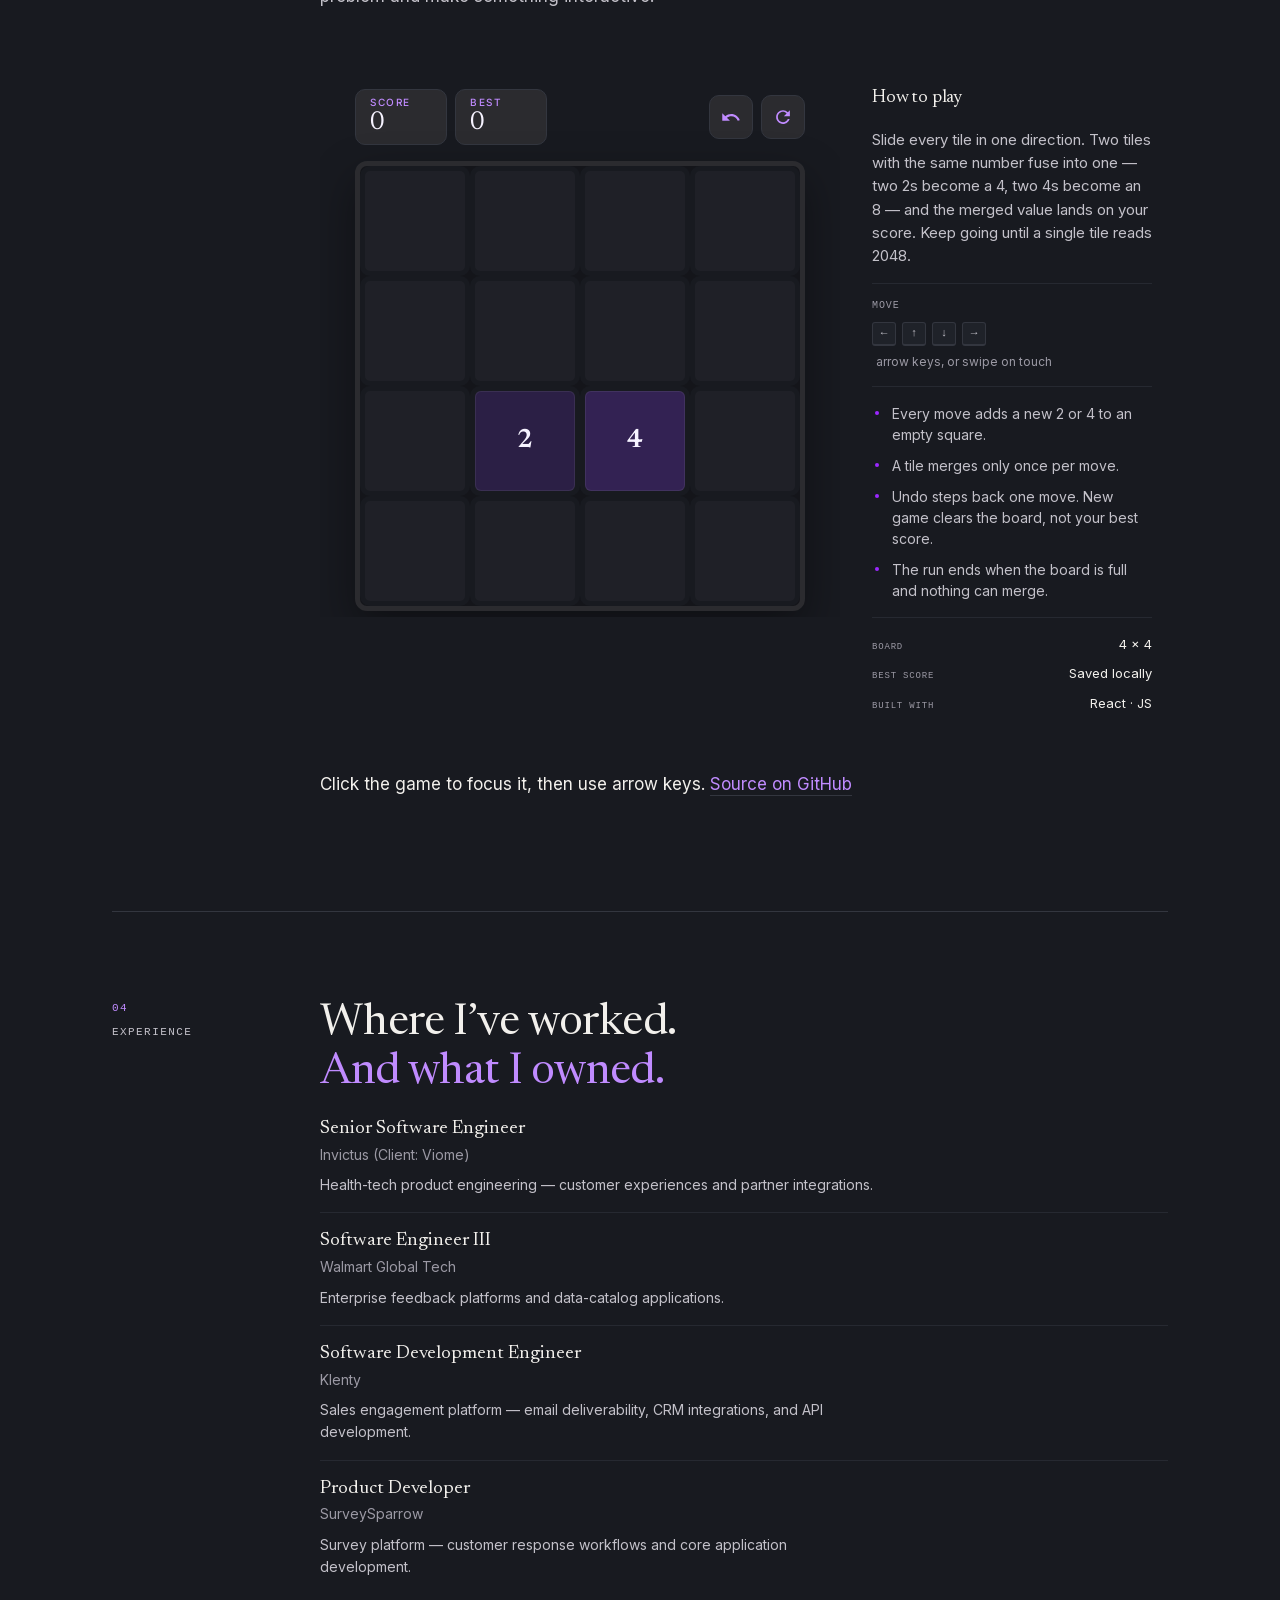
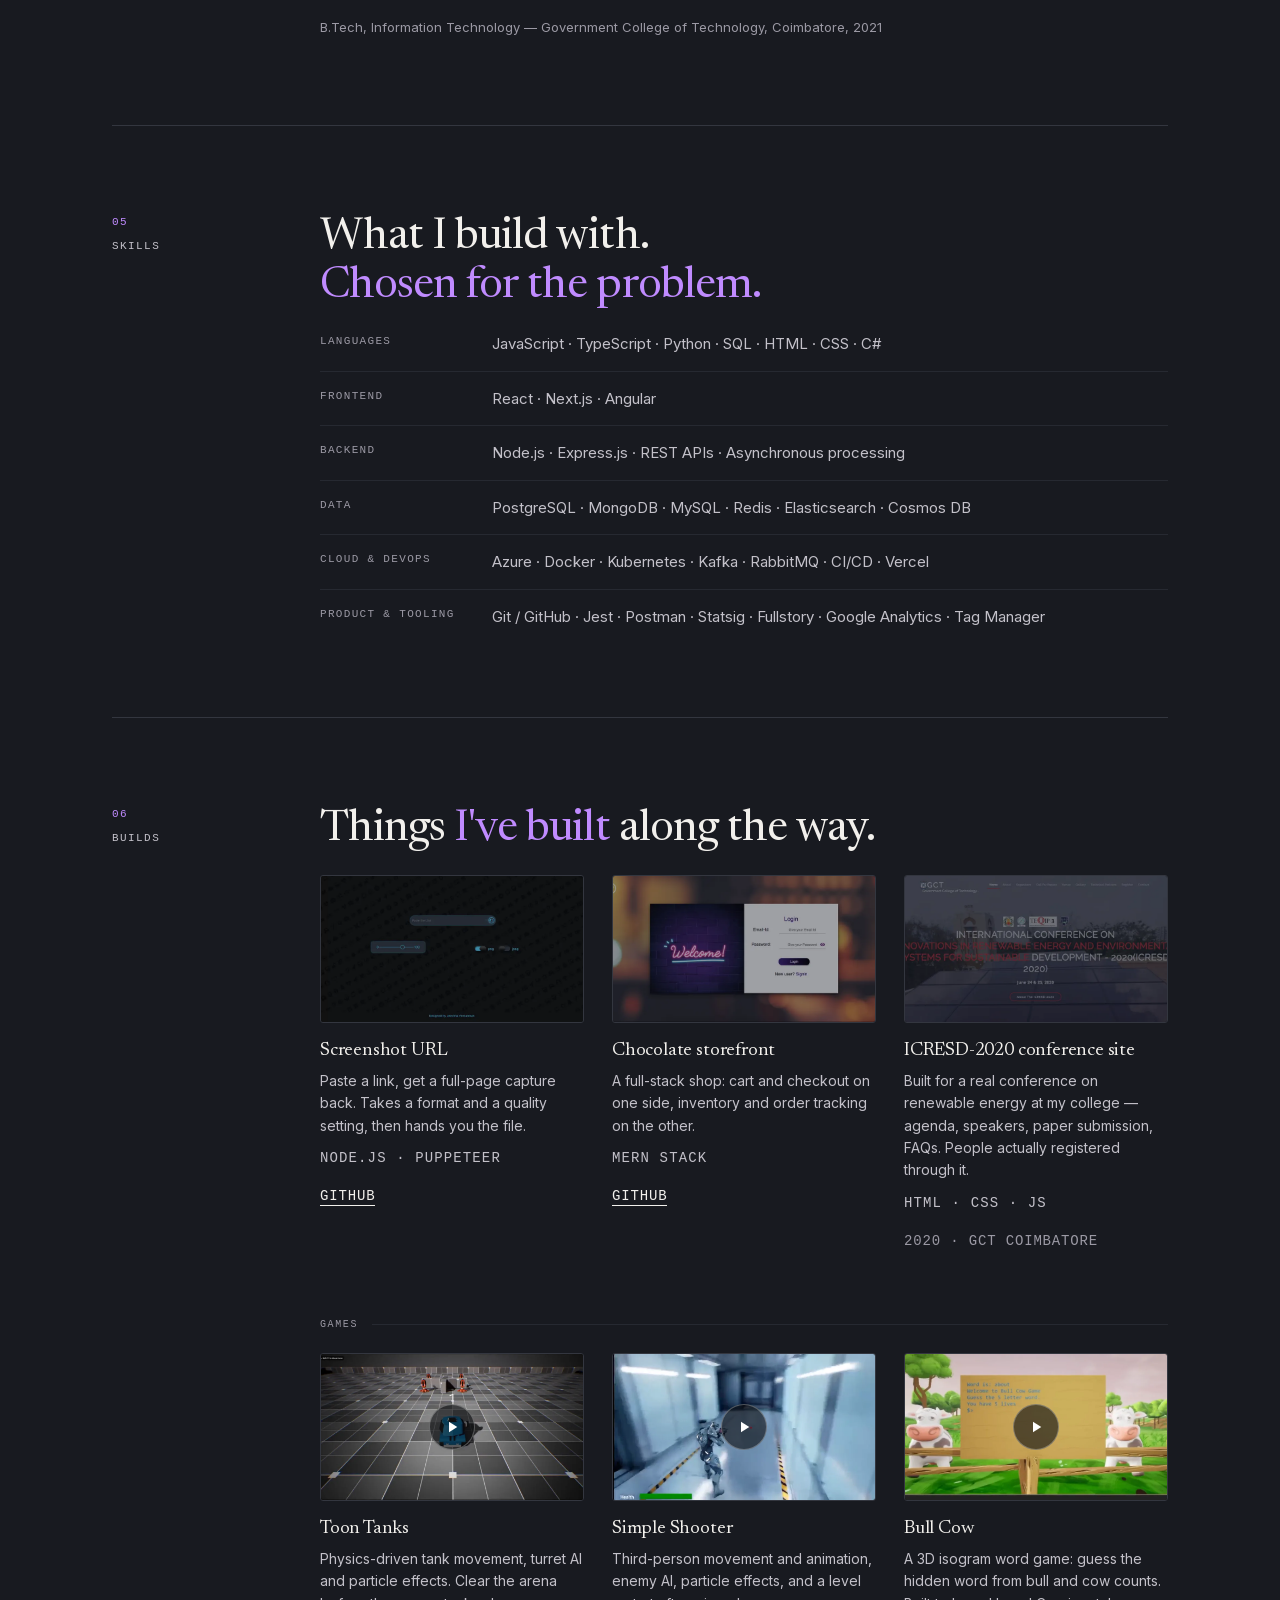
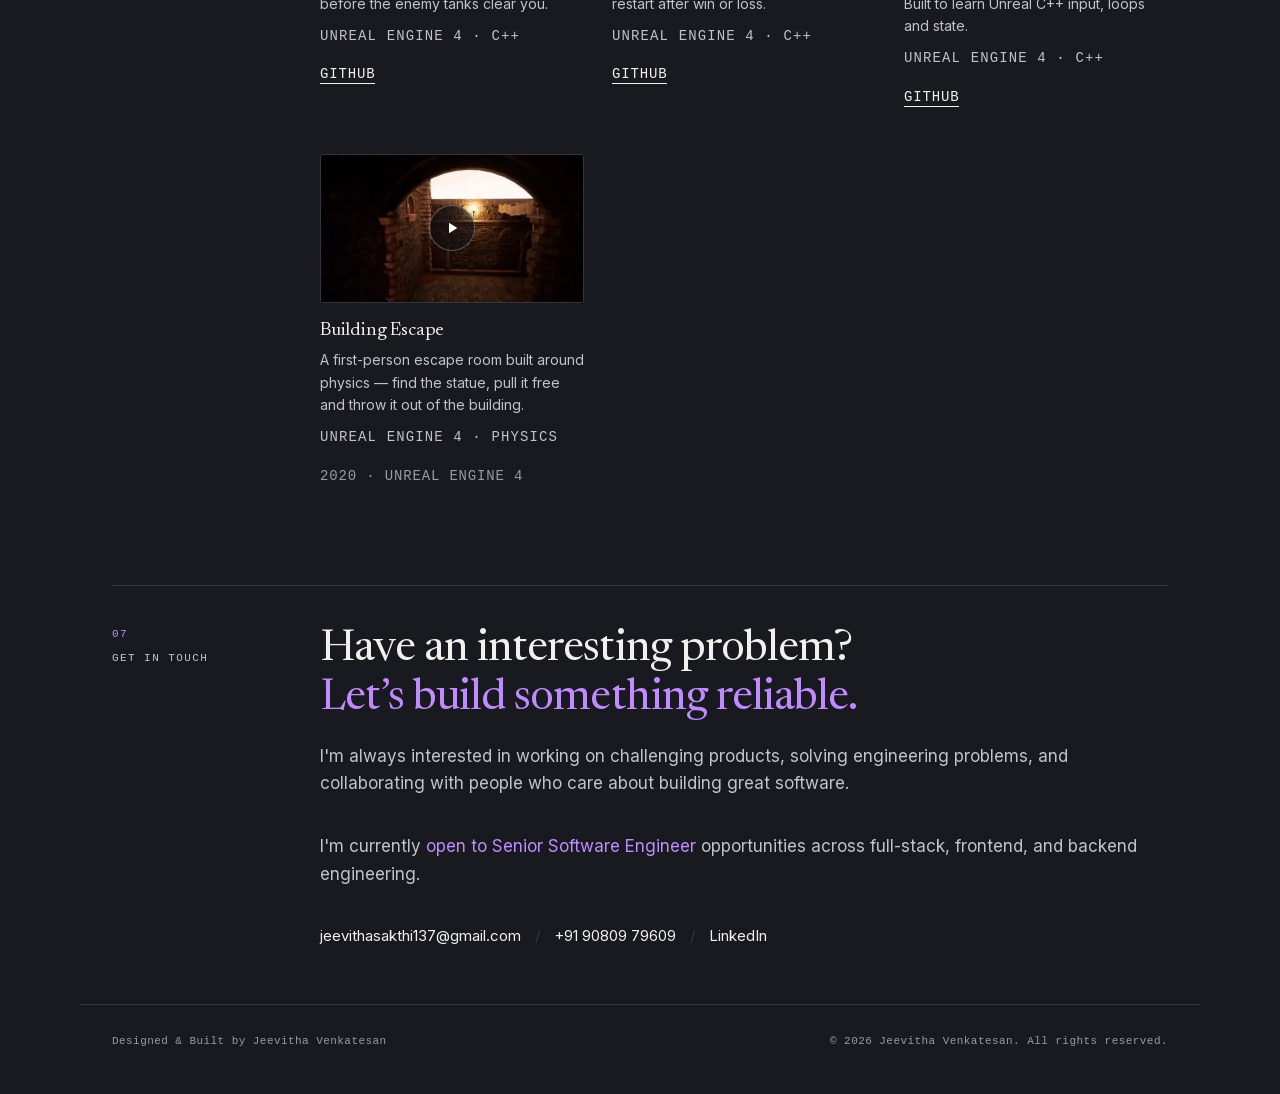
==== commit c136edec: "🚀 Deploy portfolio 7058c90" ====
--- a/index.html
+++ b/index.html
@@ -1,9 +1,9 @@
 <!doctype html>
 <html lang="en">
+<head>
 <!-- Cloudflare Web Analytics -->
- <script type='module' src='https://static.cloudflareinsights.com/beacon.min.js' data-cf-beacon='{"token": "206ff1e08c364bb09534b4befecb4db2"}'></script>
+ <script defer src='https://static.cloudflareinsights.com/beacon.min.js' data-cf-beacon='{"token": "206ff1e08c364bb09534b4befecb4db2"}'></script>
  <!-- End Cloudflare Web Analytics -->
-<head>
 <meta charset="utf-8">
 <meta name="viewport" content="width=device-width, initial-scale=1">
 <title>Jeevitha Venkatesan — Senior Full-Stack Engineer</title>
